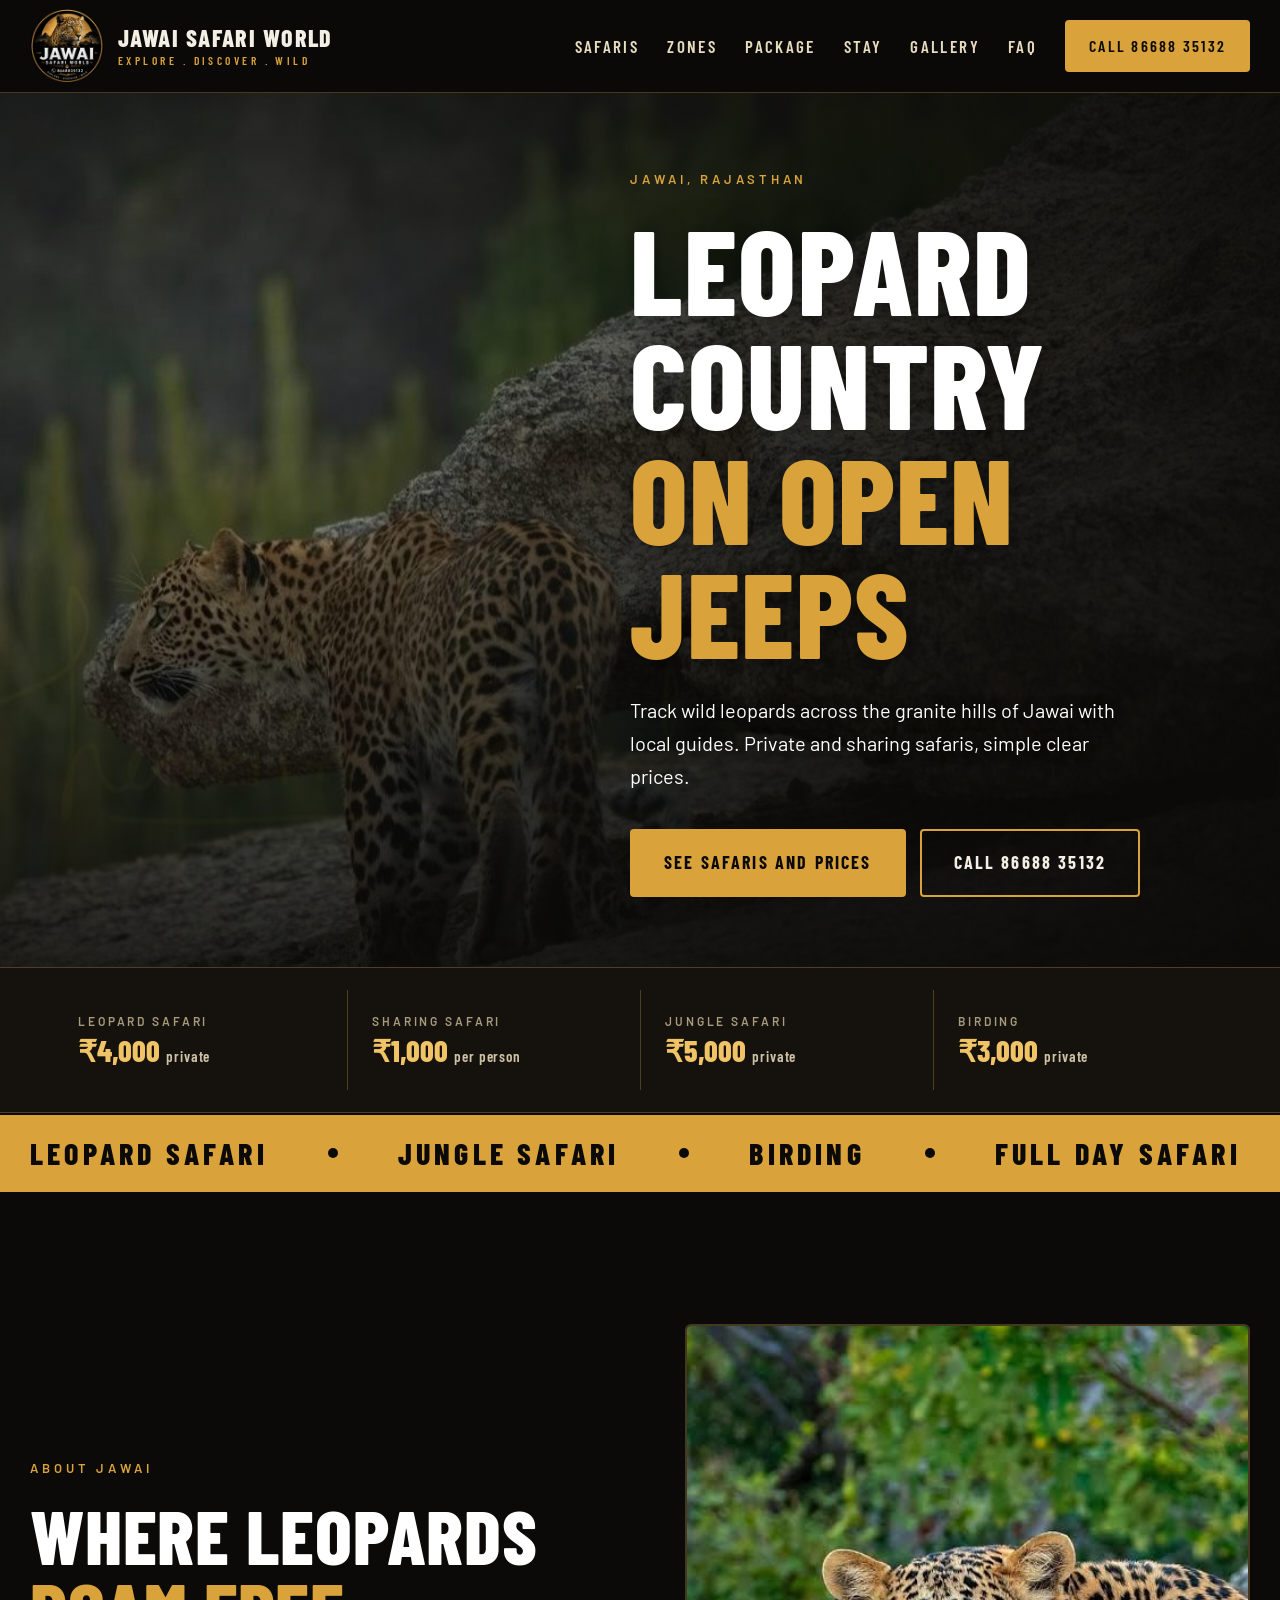
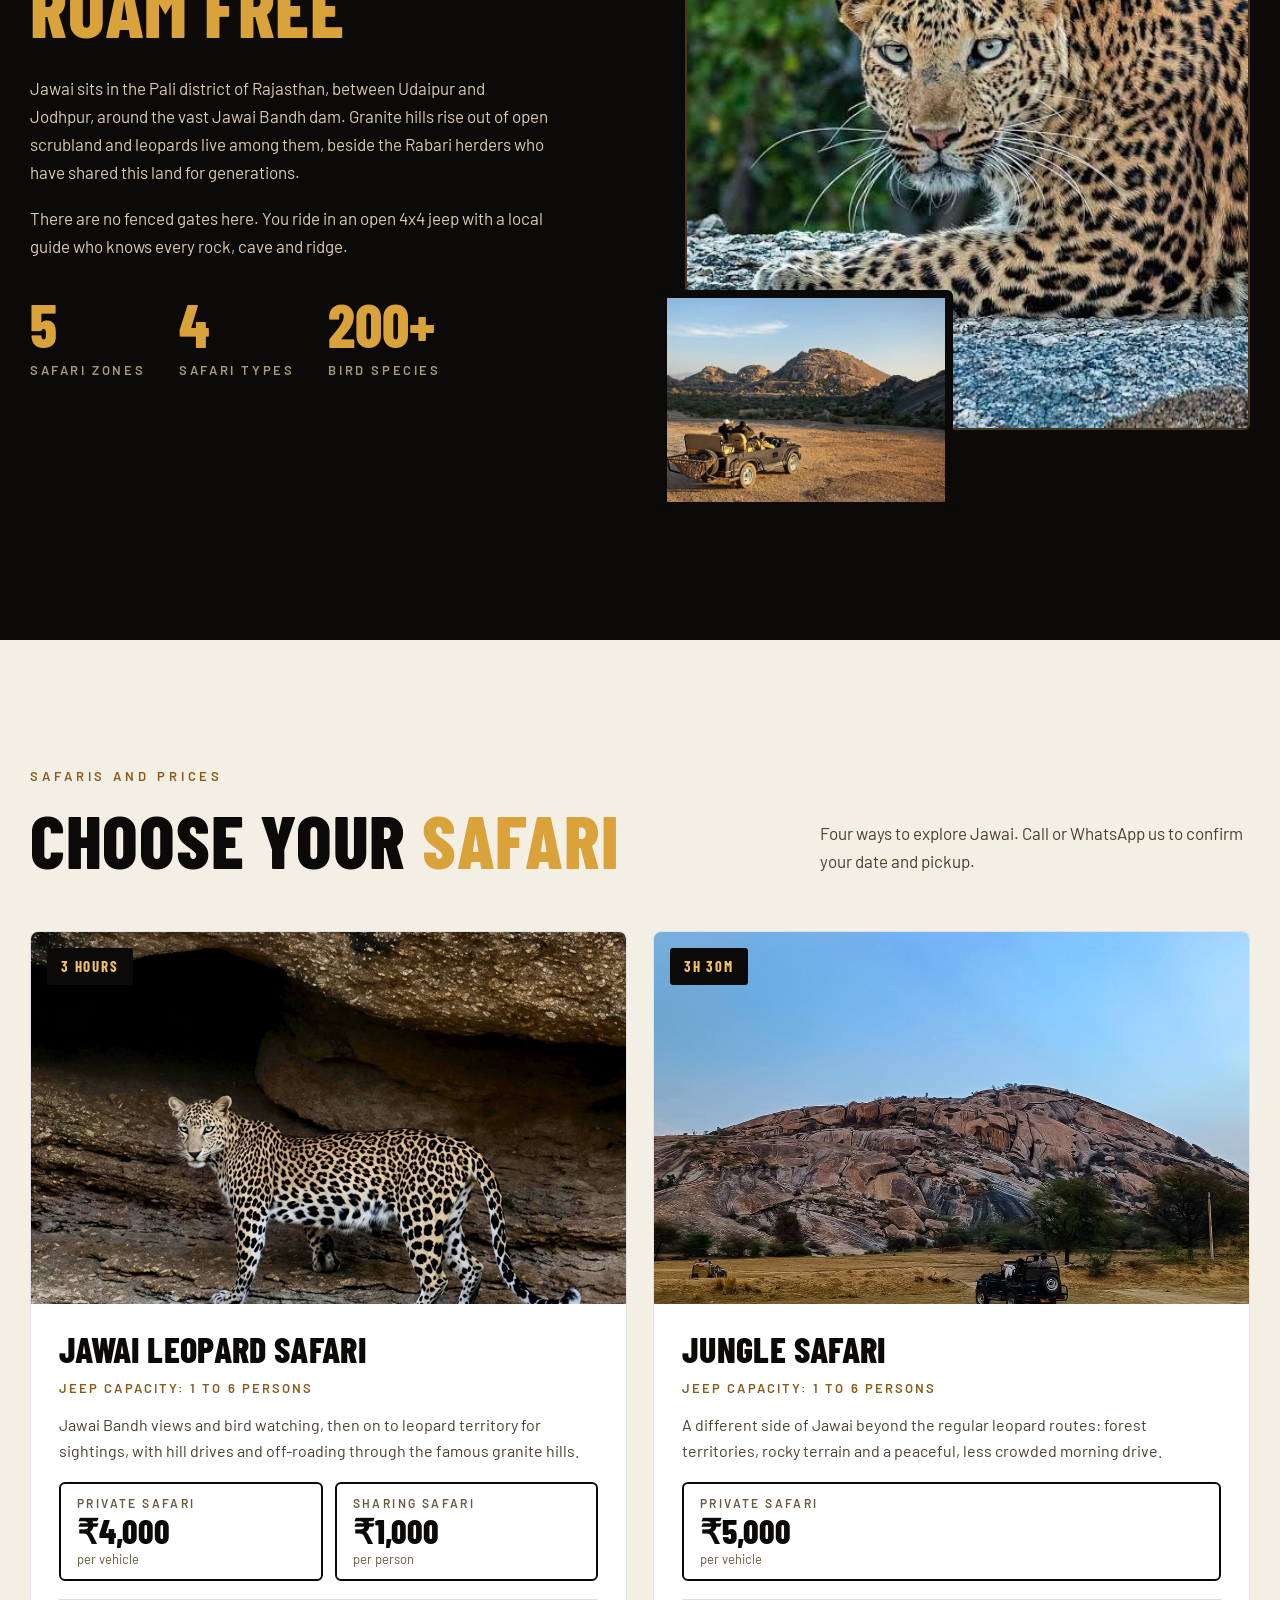
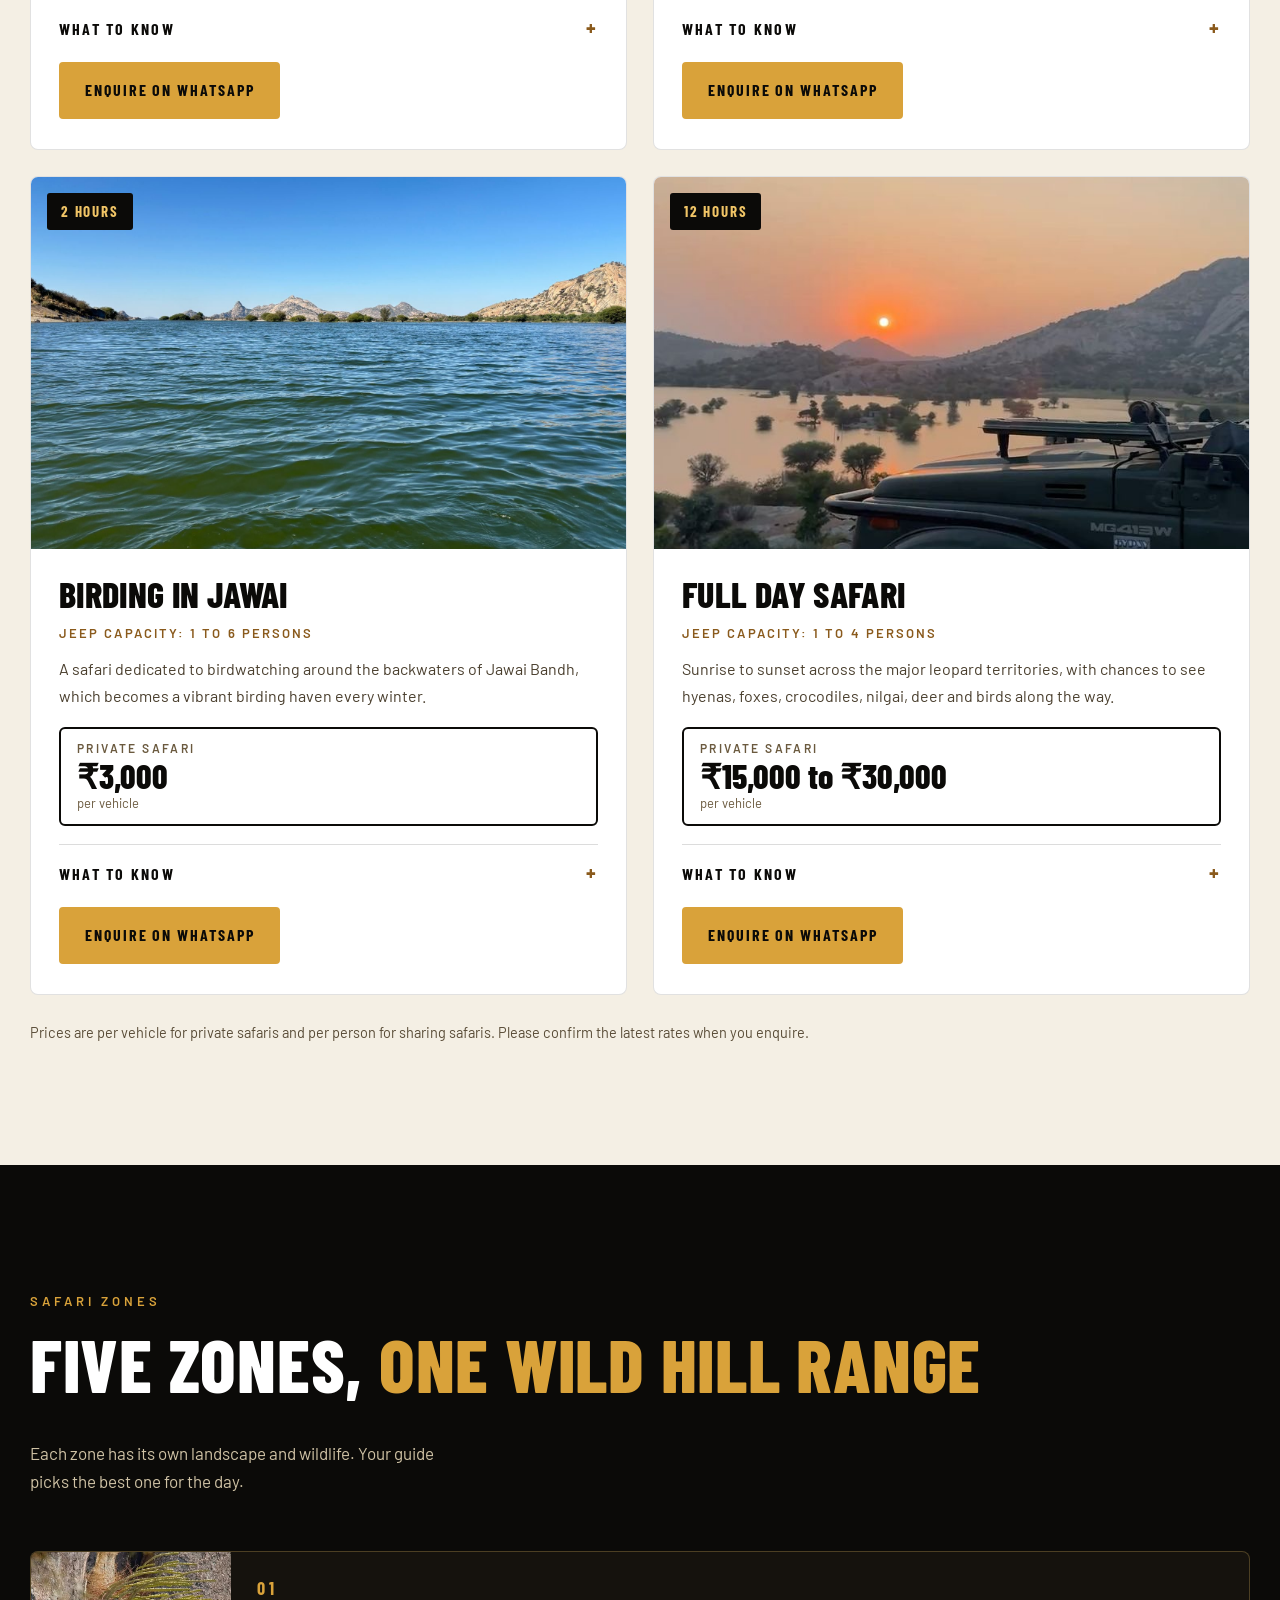
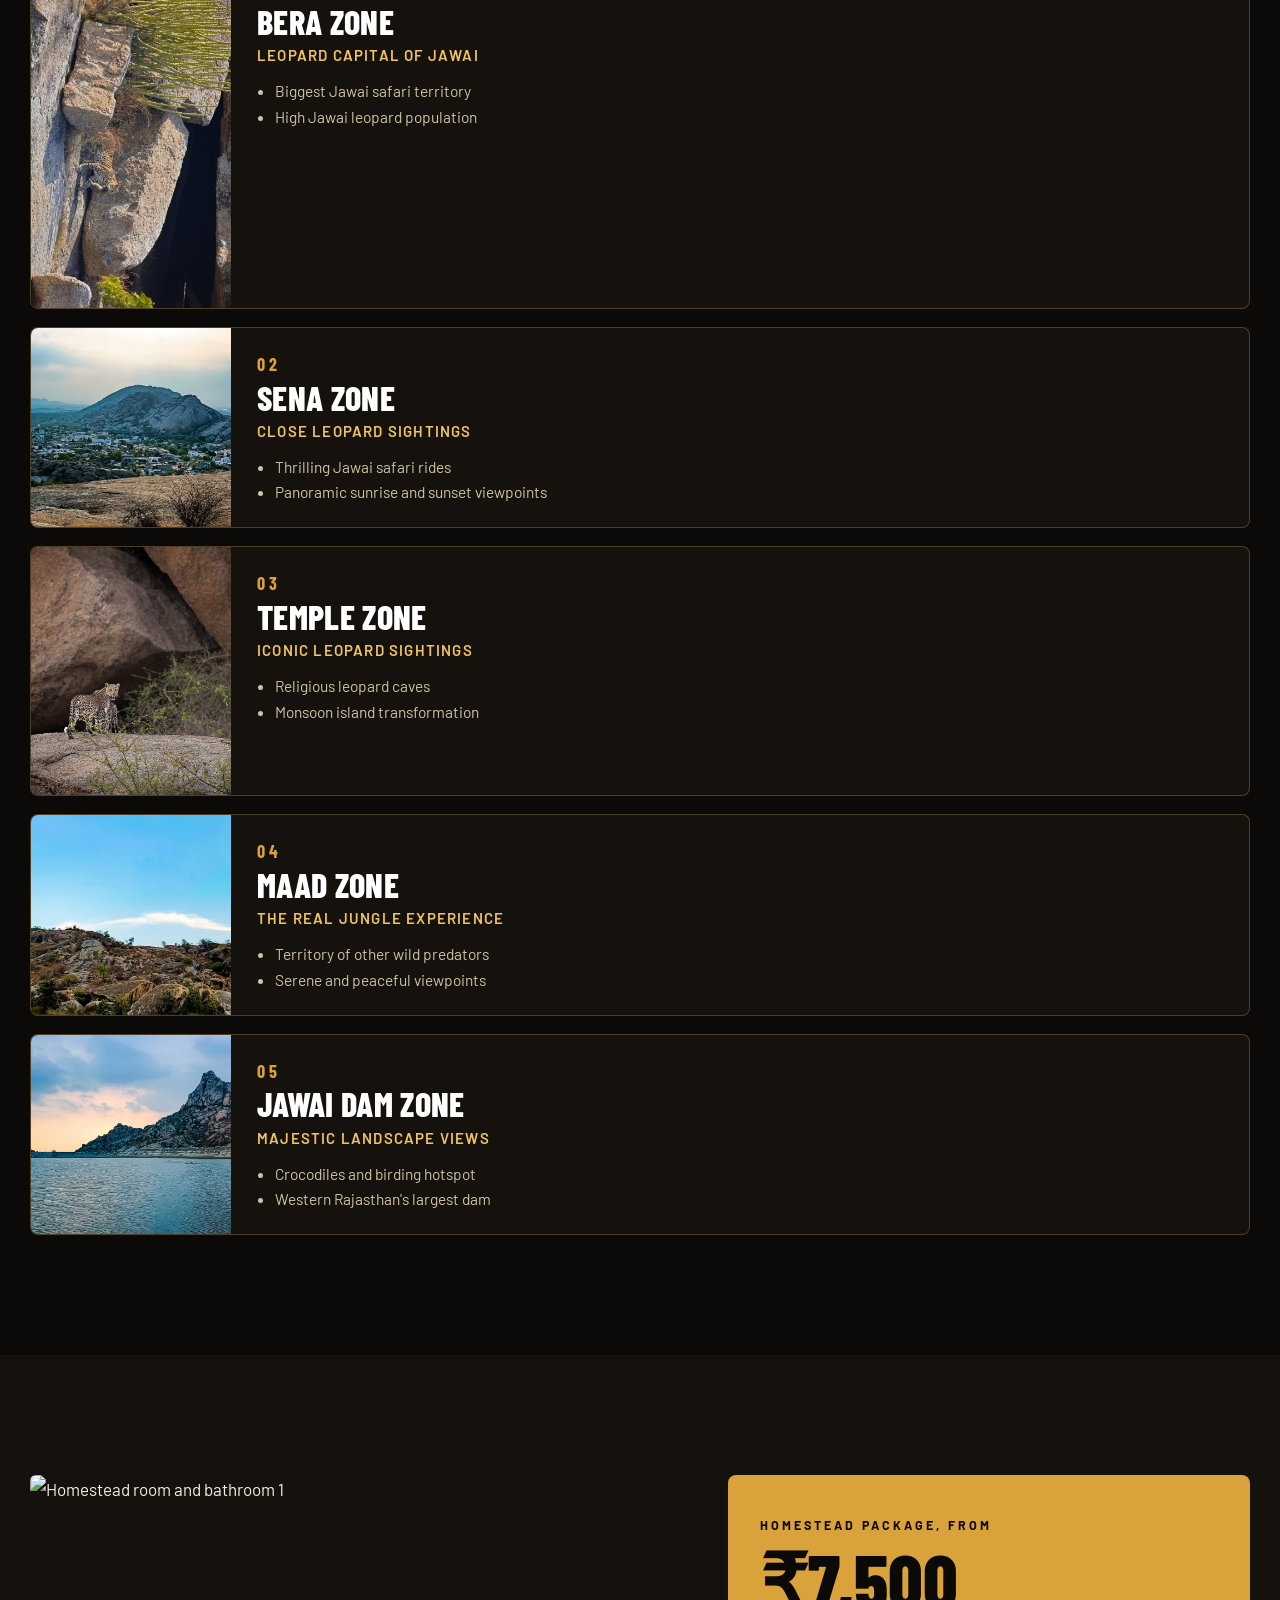
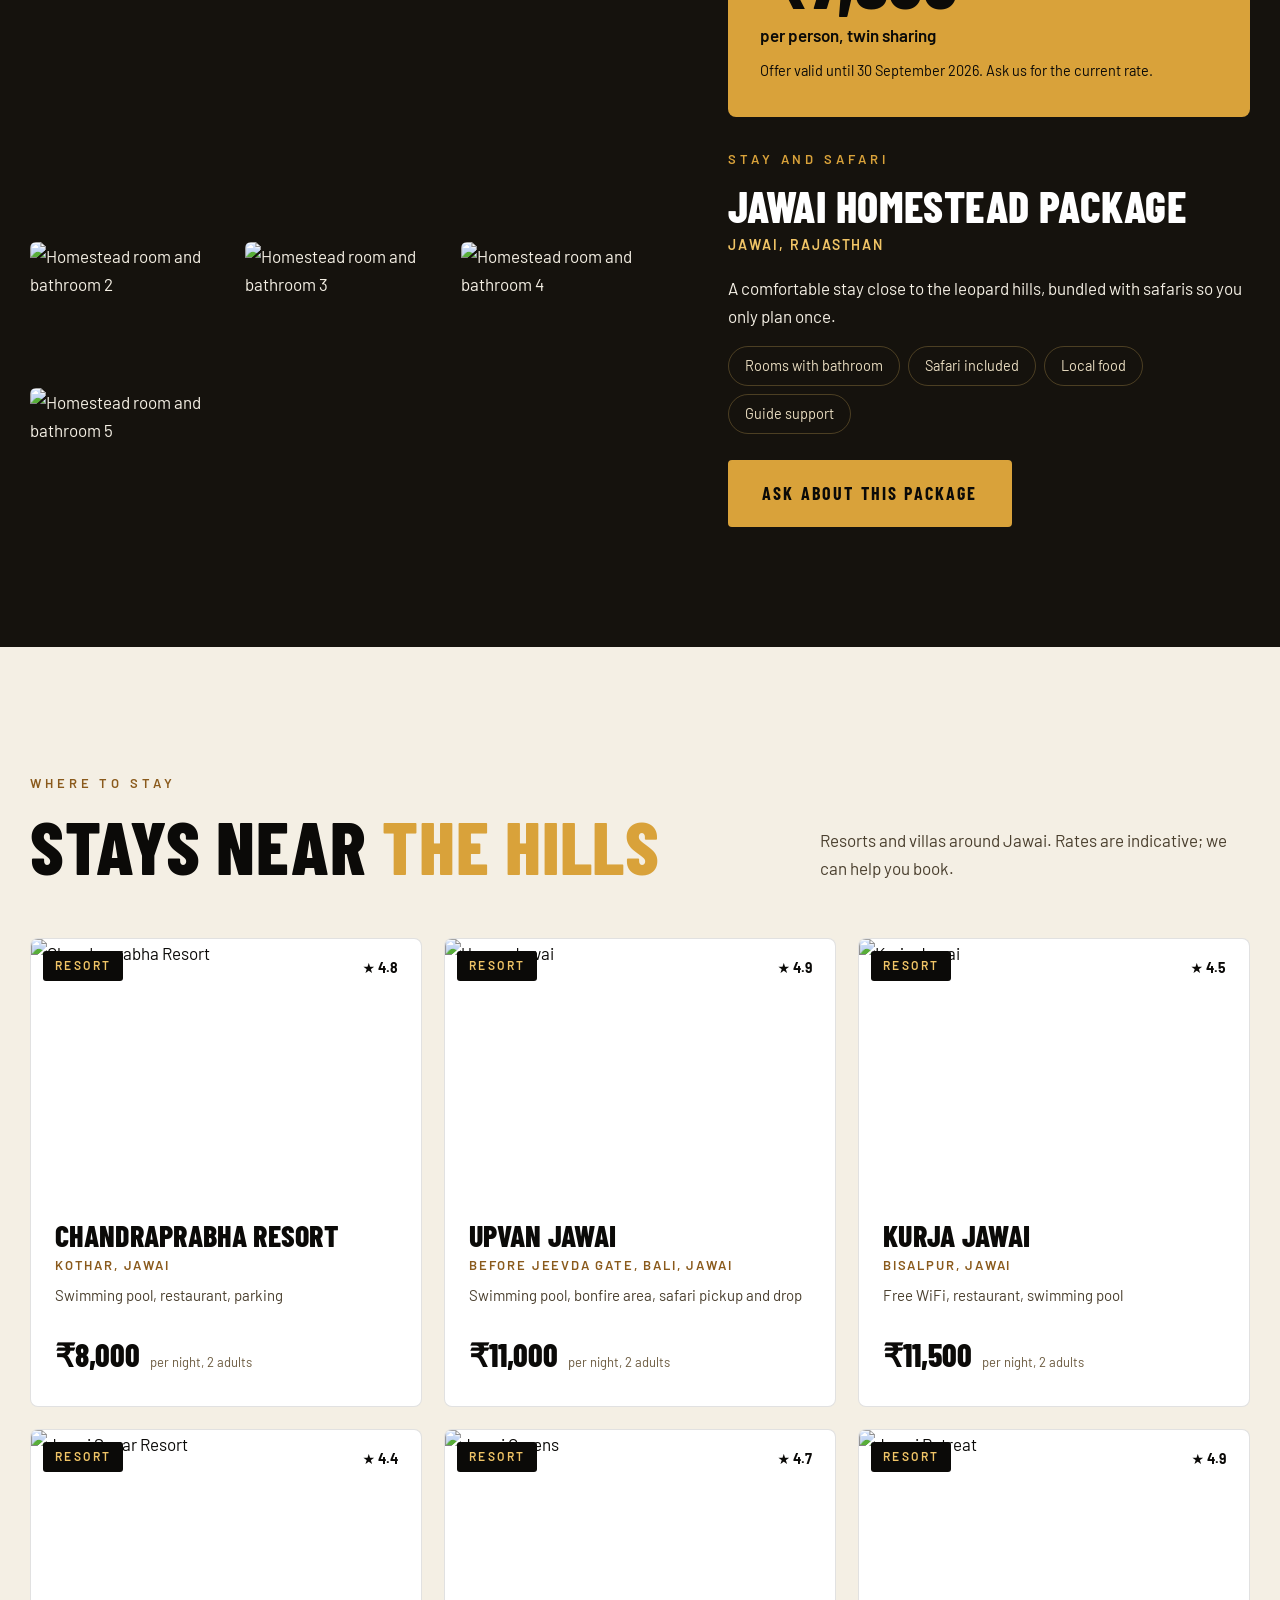
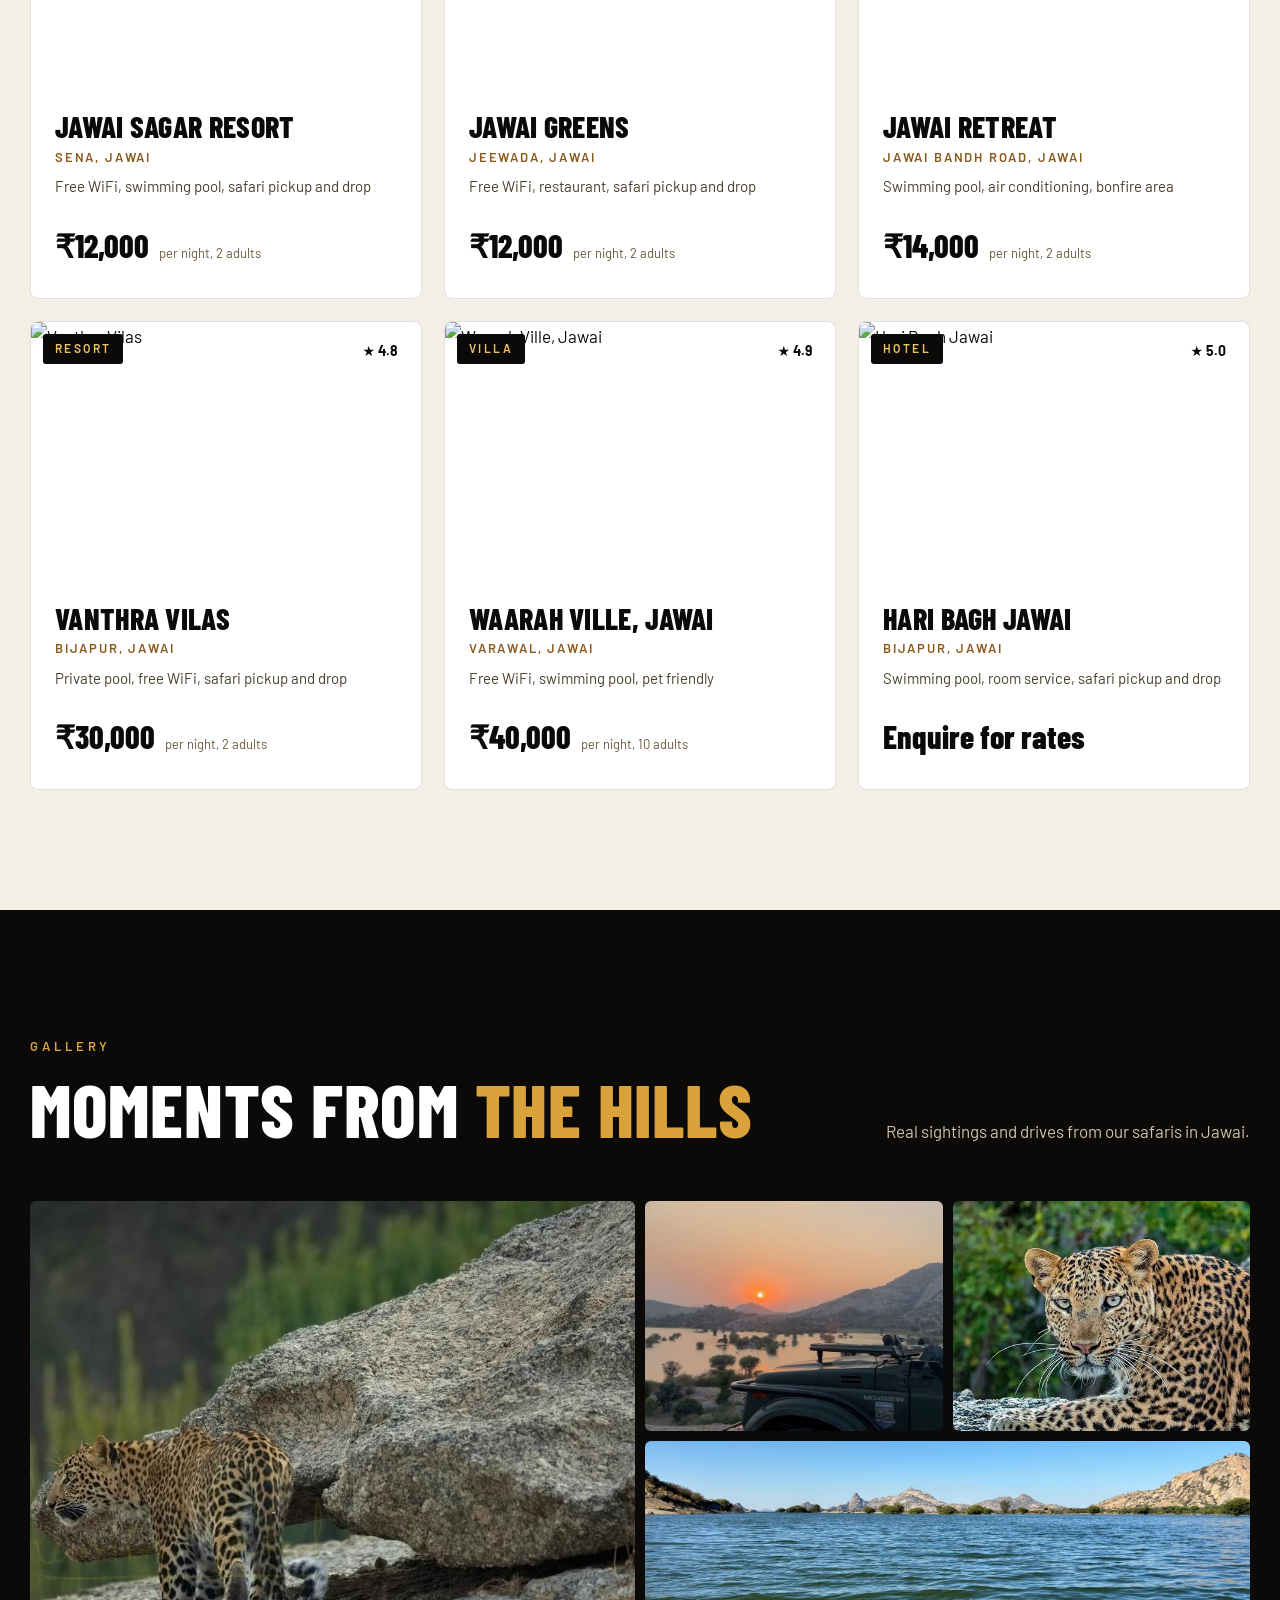
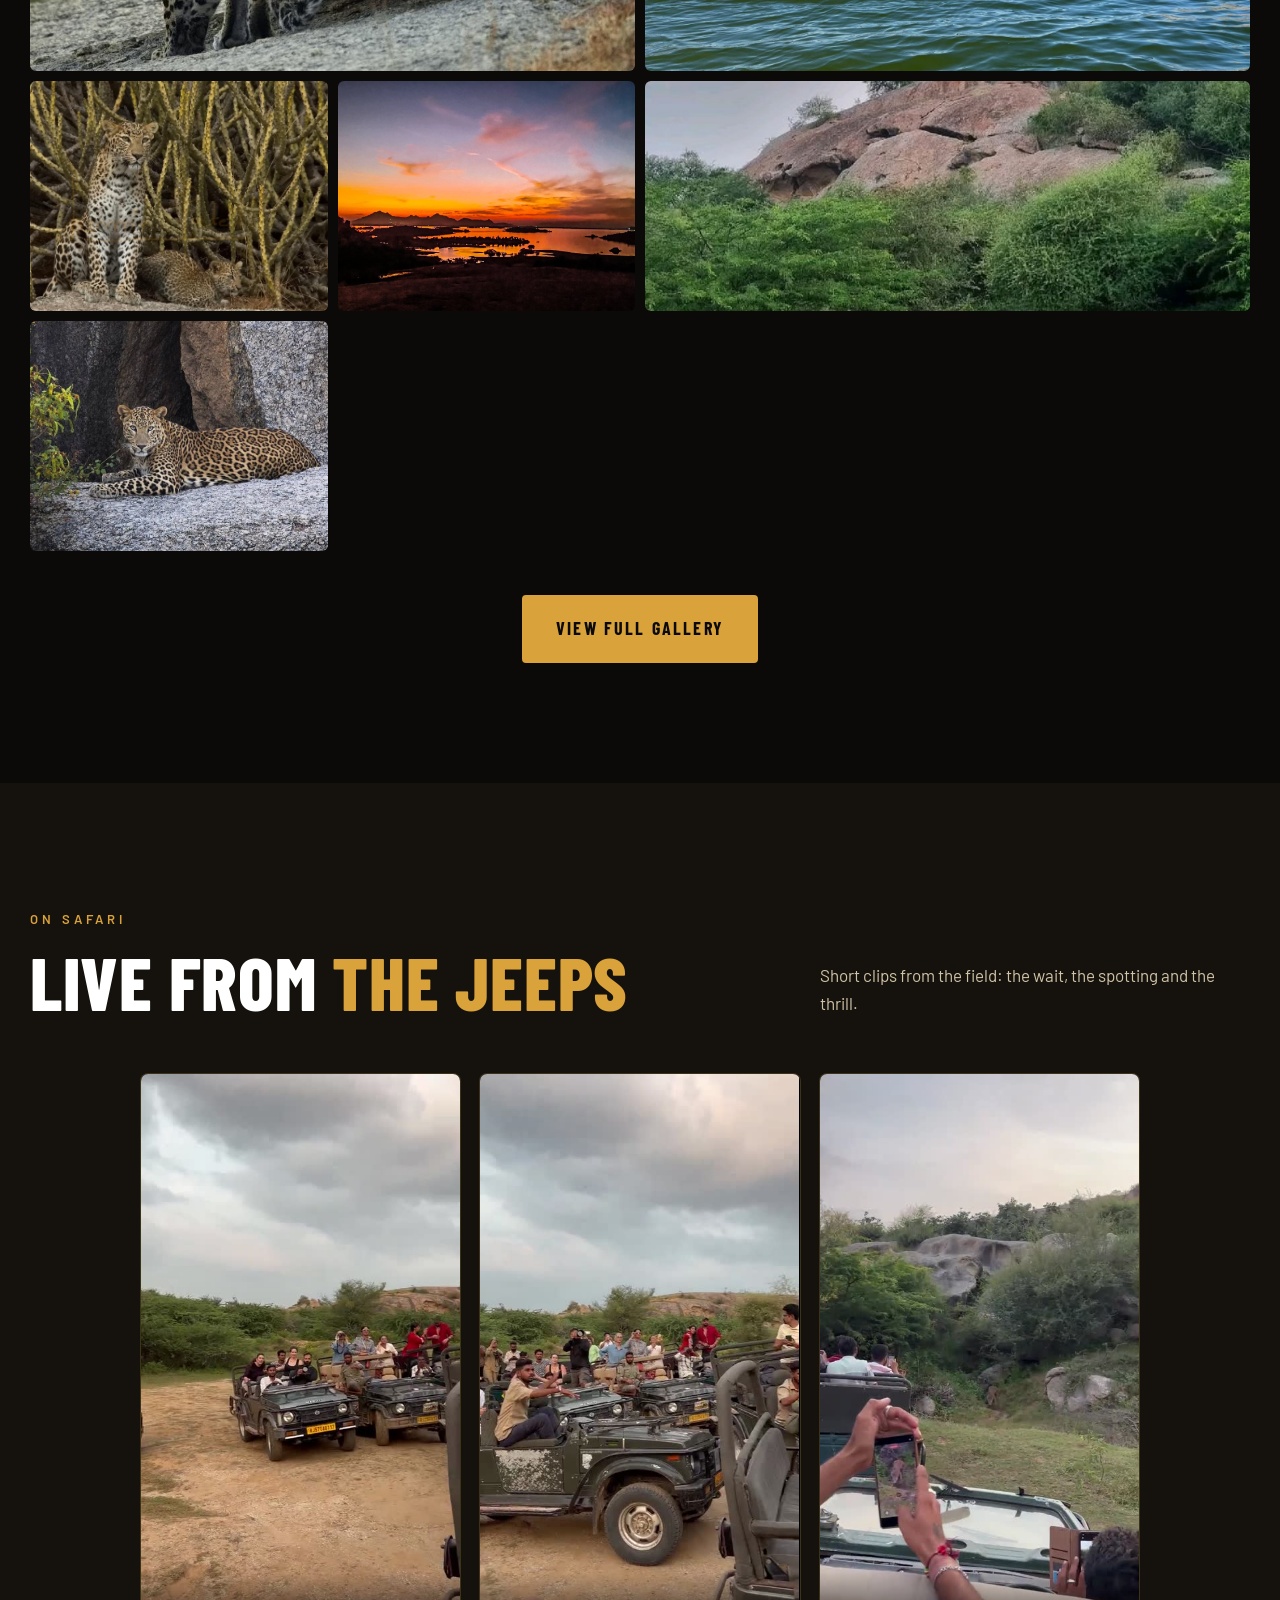
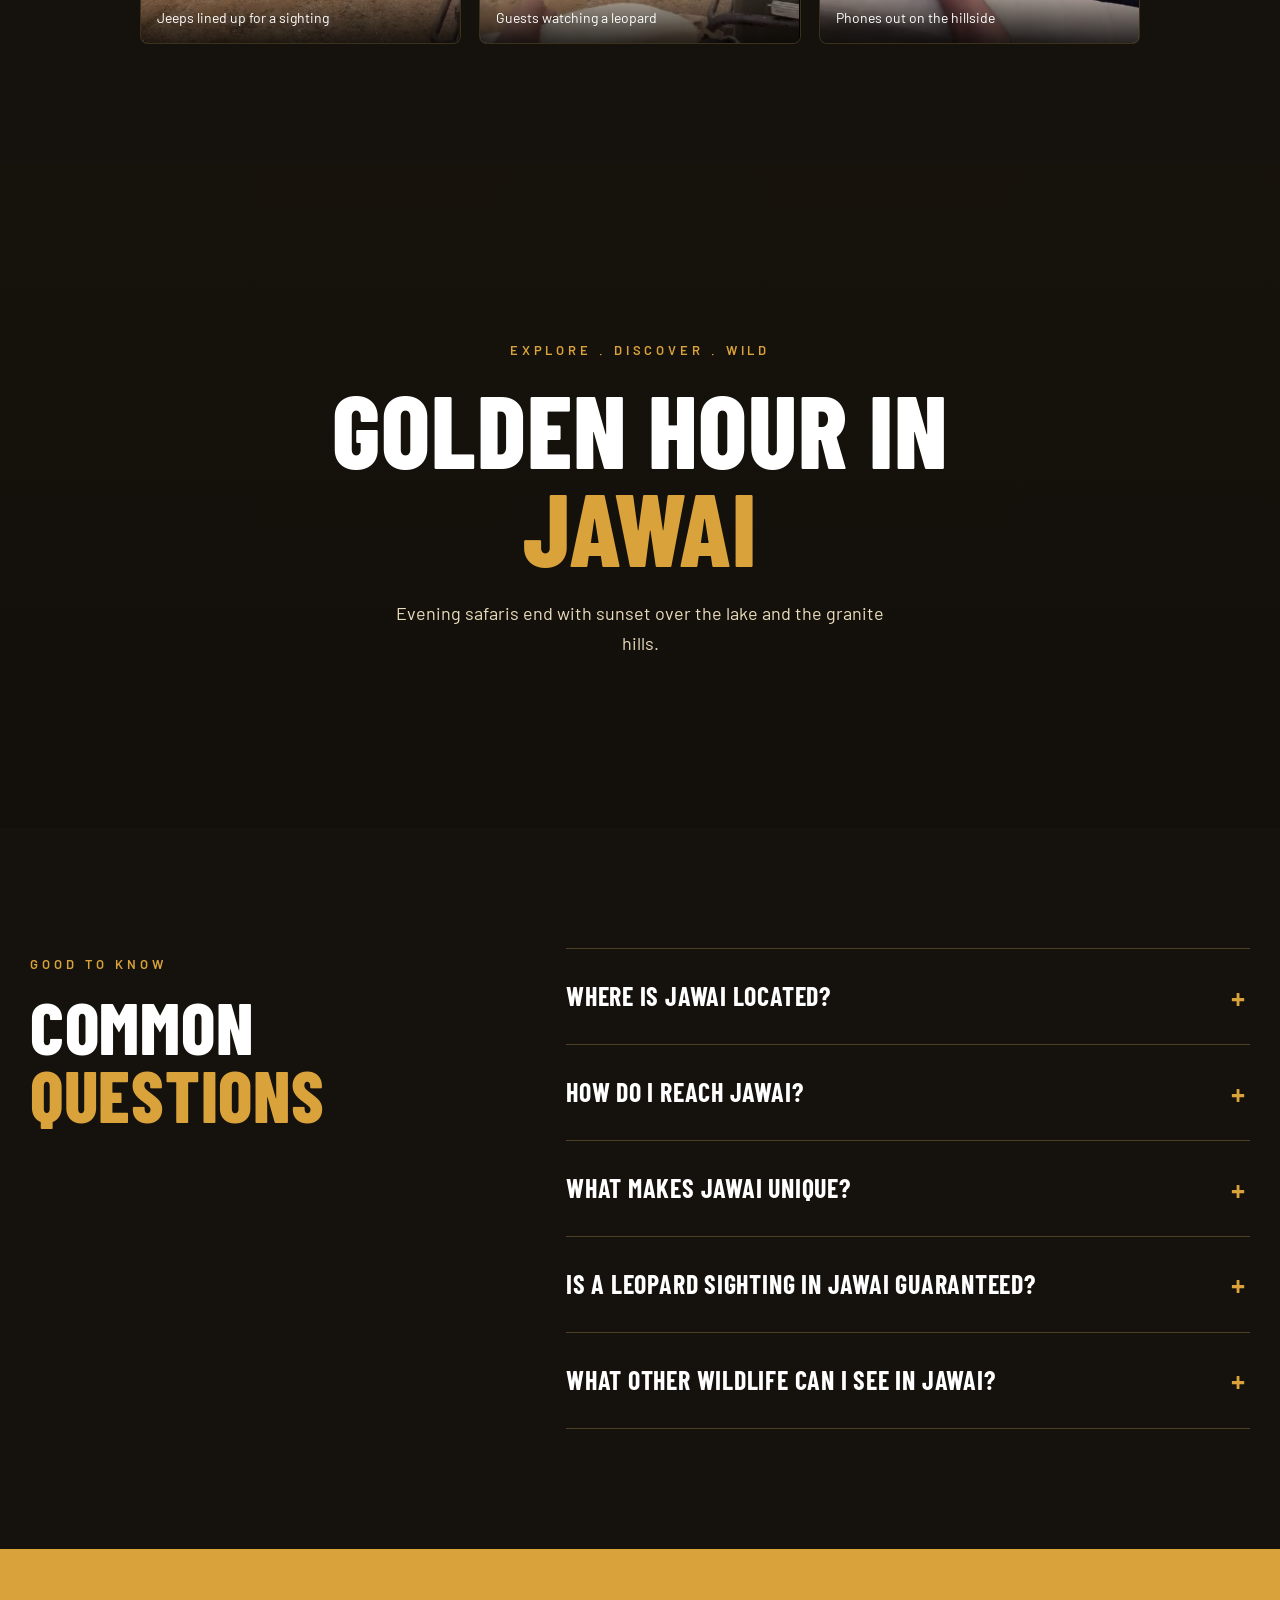
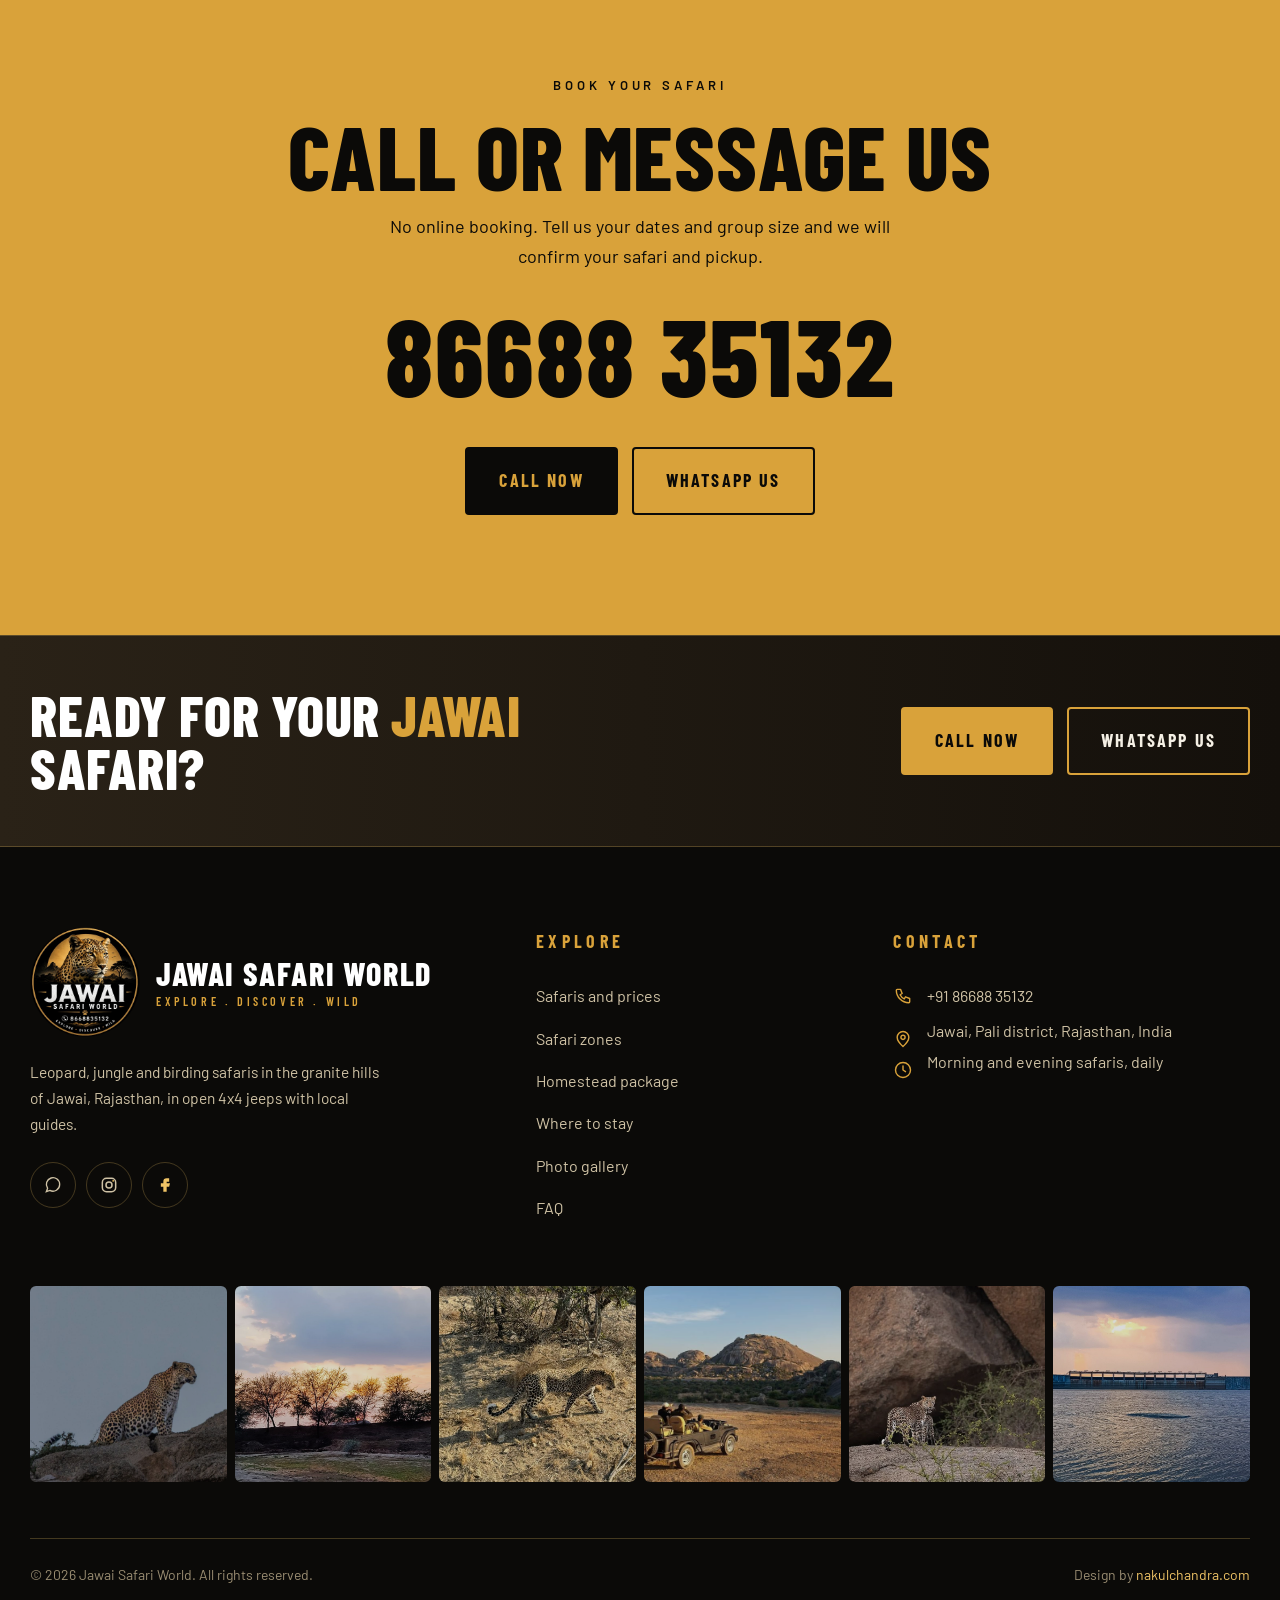
==== index.html @ e0bd028a "Add Jawai Safari World website with gallery page and optimized videos Co-Authored-By: Claude Sonnet " ====
<!doctype html><html lang="en"><head><meta charset="utf-8"><meta name="viewport" content="width=device-width,initial-scale=1">
<title>Jawai Safari World | Leopard Safari in Jawai, Rajasthan</title><meta name="description" content="Leopard, jungle and birding safaris in Jawai, Rajasthan. See safari packages and prices, zones, stays and photos, then call or WhatsApp Jawai Safari World."><link rel="icon" href="assets/logo.png"><link rel="preconnect" href="https://fonts.googleapis.com"><link rel="preconnect" href="https://fonts.gstatic.com" crossorigin>
<link href="https://fonts.googleapis.com/css2?family=Barlow+Condensed:wght@600;700;800&family=Barlow:wght@400;500;600&display=swap" rel="stylesheet"><link rel="stylesheet" href="assets/style.css"></head><body><header><div class="wrap nav">
<a class="logo" href="index.html"><img src="assets/logo.png" alt="Jawai Safari World logo"><span>Jawai Safari World<small>Explore . Discover . Wild</small></span></a>
<button class="burger" aria-label="Open menu" aria-expanded="false"><i></i></button>
<nav class="menu" id="menu"><a href="#safaris">Safaris</a><a href="#zones">Zones</a><a href="#package">Package</a><a href="#stay">Stay</a><a href="gallery.html">Gallery</a><a href="#faq">FAQ</a><a class="btn fill" href="tel:+918668835132">Call 86688 35132</a></nav></div></header>
<section class="hero"><div class="hero-bg" role="img" aria-label="Leopard looking back from a Jawai rock"></div><div class="wrap"><div class="hc"><span class="eyebrow">Jawai, Rajasthan</span><h1>Leopard country<em>on open jeeps</em></h1><p>Track wild leopards across the granite hills of Jawai with local guides. Private and sharing safaris, simple clear prices.</p><div class="cta"><a class="btn fill" href="#safaris">See safaris and prices</a><a class="btn line" href="tel:+918668835132">Call 86688 35132</a></div></div></div></section>
<div class="pricebar"><div class="wrap"><div><small>Leopard safari</small><b>₹4,000 <i>private</i></b></div><div><small>Sharing safari</small><b>₹1,000 <i>per person</i></b></div><div><small>Jungle safari</small><b>₹5,000 <i>private</i></b></div><div><small>Birding</small><b>₹3,000 <i>private</i></b></div></div></div>
<div class="marq"><div><span>Leopard Safari</span><span>Jungle Safari</span><span>Birding</span><span>Full Day Safari</span><span>Jawai Bandh</span><span>Granite Hills</span><span>Leopard Safari</span><span>Jungle Safari</span><span>Birding</span><span>Full Day Safari</span><span>Jawai Bandh</span><span>Granite Hills</span></div></div>
<section class="exp"><div class="wrap"><div class="rv"><span class="eyebrow">About Jawai</span><h2>Where leopards <em>roam free</em></h2><p>Jawai sits in the Pali district of Rajasthan, between Udaipur and Jodhpur, around the vast Jawai Bandh dam. Granite hills rise out of open scrubland and leopards live among them, beside the Rabari herders who have shared this land for generations.</p><p>There are no fenced gates here. You ride in an open 4x4 jeep with a local guide who knows every rock, cave and ridge.</p><div class="stats"><div><b>5</b><span>Safari zones</span></div><div><b>4</b><span>Safari types</span></div><div><b>200+</b><span>Bird species</span></div></div></div>
<div class="pics rv"><img class="a" src="assets/images/leopard-stare.jpg" alt="Leopard staring at the camera" loading="lazy"><img class="b" src="assets/images/jeep-hills.jpg" alt="Safari jeep in the Jawai hills" loading="lazy"></div></div></section>
<section class="safaris light" id="safaris"><div class="wrap"><div class="sec-h rv"><div><span class="eyebrow">Safaris and prices</span><h2>Choose your <em>safari</em></h2></div><p>Four ways to explore Jawai. Call or WhatsApp us to confirm your date and pickup.</p></div><div class="cards"><article class="card rv">
  <div class="ph"><img src="assets/images/leopard-prowl.jpg" alt="Jawai Leopard Safari" loading="lazy" referrerpolicy="no-referrer"><span class="dur">3 Hours</span></div>
  <div class="cb"><h3>Jawai Leopard Safari</h3><p class="meta">Jeep capacity: 1 to 6 persons</p><p>Jawai Bandh views and bird watching, then on to leopard territory for sightings, with hill drives and off-roading through the famous granite hills.</p>
  <div class="prs"><div class="pr"><span>Private Safari</span><b>₹4,000</b><small>per vehicle</small></div><div class="pr"><span>Sharing Safari</span><b>₹1,000</b><small>per person</small></div></div>
  <details><summary>What to know</summary><ul><li>Leopard sightings, Jawai Bandh, crocodiles, birds and hill drives</li><li>Private: whole vehicle reserved for you, flexible pickup from your hotel or camp, up to 5 to 6 persons</li><li>Sharing: affordable option for solo travellers and small groups, no hotel pickup and drop</li><li>Shared safaris need a minimum of 3 confirmed seats to operate</li></ul></details>
  <a class="btn fill sm" href="https://wa.me/918668835132?text=Hello%20Jawai%20Safari%20World%2C%20I%20would%20like%20to%20enquire%20about%20the%20Jawai%20Leopard%20Safari." target="_blank" rel="noopener">Enquire on WhatsApp</a></div>
</article><article class="card rv">
  <div class="ph"><img src="assets/images/jeep-granite-hill.jpg" alt="Jungle Safari" loading="lazy" referrerpolicy="no-referrer"><span class="dur">3h 30m</span></div>
  <div class="cb"><h3>Jungle Safari</h3><p class="meta">Jeep capacity: 1 to 6 persons</p><p>A different side of Jawai beyond the regular leopard routes: forest territories, rocky terrain and a peaceful, less crowded morning drive.</p>
  <div class="prs"><div class="pr"><span>Private Safari</span><b>₹5,000</b><small>per vehicle</small></div></div>
  <details><summary>What to know</summary><ul><li>Chances to spot sloth bears, hyenas, foxes, nilgai, jungle cats and crocodiles</li><li>Possible leopard movement in the deeper forest regions</li><li>Morning safari only, for the best wildlife activity and pleasant weather</li></ul></details>
  <a class="btn fill sm" href="https://wa.me/918668835132?text=Hello%20Jawai%20Safari%20World%2C%20I%20would%20like%20to%20enquire%20about%20the%20Jungle%20Safari." target="_blank" rel="noopener">Enquire on WhatsApp</a></div>
</article><article class="card rv">
  <div class="ph"><img src="assets/images/lake-blue.jpg" alt="Birding in Jawai" loading="lazy" referrerpolicy="no-referrer"><span class="dur">2 Hours</span></div>
  <div class="cb"><h3>Birding in Jawai</h3><p class="meta">Jeep capacity: 1 to 6 persons</p><p>A safari dedicated to birdwatching around the backwaters of Jawai Bandh, which becomes a vibrant birding haven every winter.</p>
  <div class="prs"><div class="pr"><span>Private Safari</span><b>₹3,000</b><small>per vehicle</small></div></div>
  <details><summary>What to know</summary><ul><li>Best season: winter, October to March</li><li>Runs once a day in a customised 4x4 open jeep</li><li>Local driver-cum-birding guide</li><li>Flamingos, bar-headed geese, pelicans, demoiselle cranes and raptors</li></ul></details>
  <a class="btn fill sm" href="https://wa.me/918668835132?text=Hello%20Jawai%20Safari%20World%2C%20I%20would%20like%20to%20enquire%20about%20the%20Birding%20in%20Jawai." target="_blank" rel="noopener">Enquire on WhatsApp</a></div>
</article><article class="card rv">
  <div class="ph"><img src="assets/images/jeep-sunset-lake.jpg" alt="Full Day Safari" loading="lazy" referrerpolicy="no-referrer"><span class="dur">12 Hours</span></div>
  <div class="cb"><h3>Full Day Safari</h3><p class="meta">Jeep capacity: 1 to 4 persons</p><p>Sunrise to sunset across the major leopard territories, with chances to see hyenas, foxes, crocodiles, nilgai, deer and birds along the way.</p>
  <div class="prs"><div class="pr"><span>Private Safari</span><b>₹15,000 to ₹30,000</b><small>per vehicle</small></div></div>
  <details><summary>What to know</summary><ul><li>1 or 2 persons: ₹15,000 per vehicle</li><li>3 persons: ₹22,500 per vehicle</li><li>4 persons: ₹30,000 per vehicle</li><li>Covers rocky hills, riverbeds and hidden wilderness in one day</li></ul></details>
  <a class="btn fill sm" href="https://wa.me/918668835132?text=Hello%20Jawai%20Safari%20World%2C%20I%20would%20like%20to%20enquire%20about%20the%20Full%20Day%20Safari." target="_blank" rel="noopener">Enquire on WhatsApp</a></div>
</article></div><p class="note rv">Prices are per vehicle for private safaris and per person for sharing safaris. Please confirm the latest rates when you enquire.</p></div></section>
<section class="zones" id="zones"><div class="wrap"><div class="sec-h rv"><div><span class="eyebrow">Safari zones</span><h2>Five zones, <em>one wild hill range</em></h2></div><p>Each zone has its own landscape and wildlife. Your guide picks the best one for the day.</p></div><div class="zlist"><article class="zone rv"><div class="zp"><img src="assets/images/leopard-cliff.jpg" alt="Bera Zone" loading="lazy"></div><div class="zt"><b>01</b><h3>Bera Zone</h3><em>Leopard Capital of Jawai</em><ul><li>Biggest Jawai safari territory</li><li>High Jawai leopard population</li></ul></div></article><article class="zone rv"><div class="zp"><img src="assets/images/village-hills.jpg" alt="Sena Zone" loading="lazy"></div><div class="zt"><b>02</b><h3>Sena Zone</h3><em>Close leopard sightings</em><ul><li>Thrilling Jawai safari rides</li><li>Panoramic sunrise and sunset viewpoints</li></ul></div></article><article class="zone rv"><div class="zp"><img src="assets/images/leopard-cave.jpg" alt="Temple Zone" loading="lazy"></div><div class="zt"><b>03</b><h3>Temple Zone</h3><em>Iconic leopard sightings</em><ul><li>Religious leopard caves</li><li>Monsoon island transformation</li></ul></div></article><article class="zone rv"><div class="zp"><img src="assets/images/rocky-hill.jpg" alt="Maad Zone" loading="lazy"></div><div class="zt"><b>04</b><h3>Maad Zone</h3><em>The real jungle experience</em><ul><li>Territory of other wild predators</li><li>Serene and peaceful viewpoints</li></ul></div></article><article class="zone rv"><div class="zp"><img src="assets/images/dam-evening.jpg" alt="Jawai Dam Zone" loading="lazy"></div><div class="zt"><b>05</b><h3>Jawai Dam Zone</h3><em>Majestic landscape views</em><ul><li>Crocodiles and birding hotspot</li><li>Western Rajasthan's largest dam</li></ul></div></article></div></div></section>
<section class="package" id="package"><div class="wrap"><div class="pk-top"><div class="pk-rail rv"><figure><img src="https://pub-7756e23e29f449339592ef5a08626940.r2.dev/jawai/media/0c8e8b51-2c3f-485e-9df2-96fbe34bb35b.jpg" alt="Homestead room and bathroom 1" loading="lazy" referrerpolicy="no-referrer"></figure><figure><img src="https://pub-7756e23e29f449339592ef5a08626940.r2.dev/jawai/media/30bb1eca-4d28-4602-bfc9-be0e2d1f2e27.jpg" alt="Homestead room and bathroom 2" loading="lazy" referrerpolicy="no-referrer"></figure><figure><img src="https://pub-7756e23e29f449339592ef5a08626940.r2.dev/jawai/media/67fe0a7b-17ca-43be-8eab-13aad25c51ad.jpg" alt="Homestead room and bathroom 3" loading="lazy" referrerpolicy="no-referrer"></figure><figure><img src="https://pub-7756e23e29f449339592ef5a08626940.r2.dev/jawai/media/651bd740-71cc-47f4-8558-3cb319b4825e.jpg" alt="Homestead room and bathroom 4" loading="lazy" referrerpolicy="no-referrer"></figure><figure><img src="https://pub-7756e23e29f449339592ef5a08626940.r2.dev/jawai/media/c49375fd-2b19-427f-8d3d-941889522810.jpg" alt="Homestead room and bathroom 5" loading="lazy" referrerpolicy="no-referrer"></figure></div><div class="pk-info rv"><div class="pk-price"><small>Homestead package, from</small><b>₹7,500</b><span>per person, twin sharing</span><p>Offer valid until 30 September 2026. Ask us for the current rate.</p></div><span class="eyebrow">Stay and safari</span><h3>Jawai homestead package</h3><p class="loc">Jawai, Rajasthan</p><p>A comfortable stay close to the leopard hills, bundled with safaris so you only plan once.</p><div class="chips"><span>Rooms with bathroom</span><span>Safari included</span><span>Local food</span><span>Guide support</span></div><a class="btn fill" href="https://wa.me/918668835132?text=Hello%20Jawai%20Safari%20World%2C%20I%20would%20like%20details%20of%20the%20homestead%20package." target="_blank" rel="noopener">Ask about this package</a></div></div></div></section>
<section class="stay light" id="stay"><div class="wrap"><div class="sec-h rv"><div><span class="eyebrow">Where to stay</span><h2>Stays near <em>the hills</em></h2></div><p>Resorts and villas around Jawai. Rates are indicative; we can help you book.</p></div><div class="hgrid"><article class="hotel rv"><div class="hp"><img src="https://pub-7756e23e29f449339592ef5a08626940.r2.dev/jawai/media/b9bacfb8-028e-498d-8140-ad2fb08e2d8e.jpg" alt="Chandraprabha Resort" loading="lazy" referrerpolicy="no-referrer"><span class="tag">Resort</span><span class="rt">&#9733; 4.8</span></div><div class="hb"><h3>Chandraprabha Resort</h3><p class="loc">Kothar, Jawai</p><p class="am">Swimming pool, restaurant, parking</p><div class="hpr"><b>₹8,000</b><small>per night, 2 adults</small></div></div></article><article class="hotel rv"><div class="hp"><img src="https://pub-7756e23e29f449339592ef5a08626940.r2.dev/jawai/media/535bb63d-b892-4937-8b49-bbcbe0e6377e.jpg" alt="Upvan Jawai" loading="lazy" referrerpolicy="no-referrer"><span class="tag">Resort</span><span class="rt">&#9733; 4.9</span></div><div class="hb"><h3>Upvan Jawai</h3><p class="loc">Before Jeevda Gate, Bali, Jawai</p><p class="am">Swimming pool, bonfire area, safari pickup and drop</p><div class="hpr"><b>₹11,000</b><small>per night, 2 adults</small></div></div></article><article class="hotel rv"><div class="hp"><img src="https://pub-7756e23e29f449339592ef5a08626940.r2.dev/jawai/media/895e7315-7034-4c36-a6ef-feb79679a24c.jpg" alt="Kurja Jawai" loading="lazy" referrerpolicy="no-referrer"><span class="tag">Resort</span><span class="rt">&#9733; 4.5</span></div><div class="hb"><h3>Kurja Jawai</h3><p class="loc">Bisalpur, Jawai</p><p class="am">Free WiFi, restaurant, swimming pool</p><div class="hpr"><b>₹11,500</b><small>per night, 2 adults</small></div></div></article><article class="hotel rv"><div class="hp"><img src="https://pub-7756e23e29f449339592ef5a08626940.r2.dev/jawai/media/742fd734-fe6a-4c2b-a6b4-30a68ad2f965.jpg" alt="Jawai Sagar Resort" loading="lazy" referrerpolicy="no-referrer"><span class="tag">Resort</span><span class="rt">&#9733; 4.4</span></div><div class="hb"><h3>Jawai Sagar Resort</h3><p class="loc">Sena, Jawai</p><p class="am">Free WiFi, swimming pool, safari pickup and drop</p><div class="hpr"><b>₹12,000</b><small>per night, 2 adults</small></div></div></article><article class="hotel rv"><div class="hp"><img src="https://pub-7756e23e29f449339592ef5a08626940.r2.dev/jawai/media/6fb54402-8236-49bb-bfa6-fb39145ed3a5.jpg" alt="Jawai Greens" loading="lazy" referrerpolicy="no-referrer"><span class="tag">Resort</span><span class="rt">&#9733; 4.7</span></div><div class="hb"><h3>Jawai Greens</h3><p class="loc">Jeewada, Jawai</p><p class="am">Free WiFi, restaurant, safari pickup and drop</p><div class="hpr"><b>₹12,000</b><small>per night, 2 adults</small></div></div></article><article class="hotel rv"><div class="hp"><img src="https://pub-7756e23e29f449339592ef5a08626940.r2.dev/jawai/media/78566db3-b919-4914-b22d-0bf302109425.jpg" alt="Jawai Retreat" loading="lazy" referrerpolicy="no-referrer"><span class="tag">Resort</span><span class="rt">&#9733; 4.9</span></div><div class="hb"><h3>Jawai Retreat</h3><p class="loc">Jawai Bandh Road, Jawai</p><p class="am">Swimming pool, air conditioning, bonfire area</p><div class="hpr"><b>₹14,000</b><small>per night, 2 adults</small></div></div></article><article class="hotel rv"><div class="hp"><img src="https://pub-7756e23e29f449339592ef5a08626940.r2.dev/jawai/media/5cba9747-b9bf-44cf-b438-0430cda11d4a.jpg" alt="Vanthra Vilas" loading="lazy" referrerpolicy="no-referrer"><span class="tag">Resort</span><span class="rt">&#9733; 4.8</span></div><div class="hb"><h3>Vanthra Vilas</h3><p class="loc">Bijapur, Jawai</p><p class="am">Private pool, free WiFi, safari pickup and drop</p><div class="hpr"><b>₹30,000</b><small>per night, 2 adults</small></div></div></article><article class="hotel rv"><div class="hp"><img src="https://pub-7756e23e29f449339592ef5a08626940.r2.dev/jawai/media/f2aa4246-dae1-4876-aa49-a090204f410e.jpg" alt="Waarah Ville, Jawai" loading="lazy" referrerpolicy="no-referrer"><span class="tag">Villa</span><span class="rt">&#9733; 4.9</span></div><div class="hb"><h3>Waarah Ville, Jawai</h3><p class="loc">Varawal, Jawai</p><p class="am">Free WiFi, swimming pool, pet friendly</p><div class="hpr"><b>₹40,000</b><small>per night, 10 adults</small></div></div></article><article class="hotel rv"><div class="hp"><img src="https://pub-7756e23e29f449339592ef5a08626940.r2.dev/jawai/media/f3e74300-7d3f-4cfc-9e73-64eeabdb8ea5.jpg" alt="Hari Bagh Jawai" loading="lazy" referrerpolicy="no-referrer"><span class="tag">Hotel</span><span class="rt">&#9733; 5.0</span></div><div class="hb"><h3>Hari Bagh Jawai</h3><p class="loc">Bijapur, Jawai</p><p class="am">Swimming pool, room service, safari pickup and drop</p><div class="hpr"><b>Enquire for rates</b></div></div></article></div></div></section>
<section class="gprev"><div class="wrap"><div class="sec-h rv"><div><span class="eyebrow">Gallery</span><h2>Moments from <em>the hills</em></h2></div><p>Real sightings and drives from our safaris in Jawai.</p></div><div class="gp-grid rv"><a class="w2 h2" href="gallery.html"><img src="assets/images/leopard-lookback.jpg" alt="Leopard looking back" loading="lazy"></a><a class="" href="gallery.html"><img src="assets/images/jeep-sunset-lake.jpg" alt="Safari jeep at sunset by the lake" loading="lazy"></a><a class="" href="gallery.html"><img src="assets/images/leopard-stare.jpg" alt="Leopard staring at the camera" loading="lazy"></a><a class="w2" href="gallery.html"><img src="assets/images/lake-blue.jpg" alt="Blue waters of Jawai lake" loading="lazy"></a><a class="" href="gallery.html"><img src="assets/images/mother-cub.jpg" alt="Leopard mother with her cub" loading="lazy"></a><a class="" href="gallery.html"><img src="assets/images/sunset-glow.jpg" alt="Golden sunset glow" loading="lazy"></a><a class="w2" href="gallery.html"><img src="assets/images/jeeps-clouds.jpg" alt="Safari jeeps under dramatic clouds" loading="lazy"></a><a class="" href="gallery.html"><img src="assets/images/leopard-crevice.jpg" alt="Leopard in a rock crevice" loading="lazy"></a></div><div class="gp-more"><a class="btn fill" href="gallery.html">View full gallery</a></div></div></section>
<section class="vids"><div class="wrap"><div class="sec-h rv"><div><span class="eyebrow">On safari</span><h2>Live from <em>the jeeps</em></h2></div><p>Short clips from the field: the wait, the spotting and the thrill.</p></div><div class="vgrid rv"><div class="vc"><video muted loop playsinline preload="none" poster="assets/video/safari-1.jpg" aria-label="Jeeps lined up for a sighting"><source src="assets/video/safari-1.mp4" type="video/mp4"></video><span>Jeeps lined up for a sighting</span></div><div class="vc"><video muted loop playsinline preload="none" poster="assets/video/safari-2.jpg" aria-label="Guests watching a leopard"><source src="assets/video/safari-2.mp4" type="video/mp4"></video><span>Guests watching a leopard</span></div><div class="vc"><video muted loop playsinline preload="none" poster="assets/video/safari-3.jpg" aria-label="Phones out on the hillside"><source src="assets/video/safari-3.mp4" type="video/mp4"></video><span>Phones out on the hillside</span></div></div></div></section>
<section class="band"><div class="wrap rv"><span class="eyebrow">Explore . Discover . Wild</span><h2>Golden hour in <em>Jawai</em></h2><p>Evening safaris end with sunset over the lake and the granite hills.</p></div></section>
<section class="faq" id="faq"><div class="wrap"><div class="rv"><span class="eyebrow">Good to know</span><h2>Common <em>questions</em></h2></div><div><details class="rv"><summary>Where is Jawai located?</summary><p>Jawai sits in the Pali district of Rajasthan, right in the middle of Udaipur and Jodhpur. It wraps around the huge Jawai Bandh dam, and the closest main town nearby is Sumerpur.</p></details><details class="rv"><summary>How do I reach Jawai?</summary><p>By train, the nearest major station is Jawai Bandh (JWB), just a few kilometres away, with Falna (FA) also nearby. By air, Udaipur Airport (approx. 150 km) and Jodhpur Airport (approx. 165 km) are the closest. By road, Jawai is well connected by state and national highways, roughly 2 to 3 hours by taxi from Udaipur or Jodhpur.</p></details><details class="rv"><summary>What makes Jawai unique?</summary><p>Jawai is world-renowned for the peaceful coexistence of wild leopards and the local Rabari pastoralist community. Unlike wildlife sanctuaries or national parks, there are no boundary fences, safari gates or government forest permit systems. Leopards roam freely across the granite hills, often close to human settlements without conflict.</p></details><details class="rv"><summary>Is a leopard sighting in Jawai guaranteed?</summary><p>Wildlife sightings can never be 100% guaranteed, but Jawai has one of the highest leopard densities and sighting success rates in India.</p></details><details class="rv"><summary>What other wildlife can I see in Jawai?</summary><p>Besides leopards, you can spot mugger crocodiles near the reservoir, striped hyenas, sloth bears, jungle cats, blue bulls (nilgai) and over 200 species of migratory and resident birds, including flamingos in winter.</p></details></div></div></section>
<section class="contact" id="contact"><div class="wrap rv"><span class="eyebrow">Book your safari</span><h2>Call or message us</h2><p>No online booking. Tell us your dates and group size and we will confirm your safari and pickup.</p><a class="num" href="tel:+918668835132">86688 35132</a><div class="cta"><a class="btn fill" href="tel:+918668835132">Call now</a><a class="btn line" href="https://wa.me/918668835132?text=Hello%20Jawai%20Safari%20World%2C%20I%20would%20like%20to%20plan%20a%20safari." target="_blank" rel="noopener">WhatsApp us</a></div></div></section>
<footer>
<div class="fcta"><div class="wrap"><h3>Ready for your <em>Jawai</em> safari?</h3><div class="cta"><a class="btn fill" href="tel:+918668835132">Call now</a><a class="btn line" href="https://wa.me/918668835132?text=Hello%20Jawai%20Safari%20World%2C%20I%20would%20like%20to%20plan%20a%20safari." target="_blank" rel="noopener">WhatsApp us</a></div></div></div>
<div class="wrap foot"><div><div class="fl"><img src="assets/logo.png" alt="Jawai Safari World logo"><span>Jawai Safari World<small>Explore . Discover . Wild</small></span></div><p>Leopard, jungle and birding safaris in the granite hills of Jawai, Rajasthan, in open 4x4 jeeps with local guides.</p><div class="soc"><a href="https://wa.me/918668835132" aria-label="WhatsApp" target="_blank" rel="noopener"><svg viewBox="0 0 24 24" aria-hidden="true"><path d="M20 11.5a8 8 0 0 1-11.8 7L4 20l1.5-4.1A8 8 0 1 1 20 11.5z" fill="none" stroke="currentColor" stroke-width="1.6"/></svg></a><a href="#" aria-label="Instagram"><svg viewBox="0 0 24 24" aria-hidden="true"><rect x="4" y="4" width="16" height="16" rx="5" fill="none" stroke="currentColor" stroke-width="1.8"/><circle cx="12" cy="12" r="3.6" fill="none" stroke="currentColor" stroke-width="1.8"/><circle cx="17" cy="7" r="1.1"/></svg></a><a href="#" aria-label="Facebook"><svg viewBox="0 0 24 24" aria-hidden="true"><path d="M14 8h3V4h-3a4 4 0 0 0-4 4v2H7v4h3v6h4v-6h3l1-4h-4V8z"/></svg></a></div></div>
<div><h4>Explore</h4><ul><li><a href="index.html#safaris">Safaris and prices</a></li><li><a href="index.html#zones">Safari zones</a></li><li><a href="index.html#package">Homestead package</a></li><li><a href="index.html#stay">Where to stay</a></li><li><a href="gallery.html">Photo gallery</a></li><li><a href="index.html#faq">FAQ</a></li></ul></div>
<div class="ci"><h4>Contact</h4><ul><li><svg viewBox="0 0 24 24" aria-hidden="true"><path d="M5 4h4l2 5-2.5 1.5a11 11 0 0 0 5 5L15 13l5 2v4a1 1 0 0 1-1 1A15 15 0 0 1 4 5a1 1 0 0 1 1-1z"/></svg><a href="tel:+918668835132">+91 86688 35132</a></li><li><svg viewBox="0 0 24 24" aria-hidden="true"><path d="M12 21s7-6 7-11a7 7 0 0 0-14 0c0 5 7 11 7 11z"/><circle cx="12" cy="10" r="2.5"/></svg><span>Jawai, Pali district, Rajasthan, India</span></li><li><svg viewBox="0 0 24 24" aria-hidden="true"><circle cx="12" cy="12" r="9"/><path d="M12 7v5l3 2"/></svg><span>Morning and evening safaris, daily</span></li></ul></div></div>
<div class="wrap fstrip"><a href="gallery.html"><img src="assets/images/leopard-rock-1.jpg" alt="Leopard on a rock" loading="lazy"></a><a href="gallery.html"><img src="assets/images/sunset-trees.jpg" alt="Trees at sunset" loading="lazy"></a><a href="gallery.html"><img src="assets/images/leopard-walk.jpg" alt="Leopard walking across the hills" loading="lazy"></a><a href="gallery.html"><img src="assets/images/jeep-hills.jpg" alt="Safari jeep in the Jawai hills" loading="lazy"></a><a href="gallery.html"><img src="assets/images/leopard-cave.jpg" alt="Leopard near a rock cave" loading="lazy"></a><a href="gallery.html"><img src="assets/images/dam-sunset.jpg" alt="Sunset over the Jawai dam" loading="lazy"></a></div>
<div class="wrap bar"><span>&copy; 2026 Jawai Safari World. All rights reserved.</span><span>Design by <a href="https://nakulchandra.com" target="_blank" rel="noopener">nakulchandra.com</a></span></div></footer><script>
const vio=new IntersectionObserver(e=>e.forEach(x=>{const v=x.target.querySelector('video');if(x.isIntersecting){v.play().catch(()=>{})}else v.pause()}),{threshold:.4});document.querySelectorAll('.vc').forEach(e=>vio.observe(e));
const io=new IntersectionObserver(e=>e.forEach(x=>{if(x.isIntersecting){x.target.classList.add('in');io.unobserve(x.target)}}),{threshold:.12});document.querySelectorAll('.rv').forEach(e=>io.observe(e));
const b=document.querySelector('.burger'),m=document.getElementById('menu');
b.onclick=()=>{const o=m.classList.toggle('open');b.classList.toggle('open',o);b.setAttribute('aria-expanded',o)};
m.querySelectorAll('a').forEach(a=>a.onclick=()=>{m.classList.remove('open');b.classList.remove('open');b.setAttribute('aria-expanded',false)});
</script></body></html>
---- assets/style.css ----
:root{--ink:#0b0a08;--ink2:#15120d;--amber:#d9a23a;--amber2:#f0c466;--bone:#f4efe4;--sand:#e9dfca;--line:rgba(240,196,102,.25)}
*{box-sizing:border-box;margin:0;padding:0}
html{scroll-behavior:smooth;scroll-padding-top:92px;-webkit-text-size-adjust:100%}
body{font-family:'Barlow',system-ui,sans-serif;background:var(--ink);color:var(--bone);line-height:1.65;font-size:17px;-webkit-font-smoothing:antialiased;overflow-x:hidden}
img{max-width:100%;display:block}
a{color:inherit;text-decoration:none}
h1,h2,h3{font-family:'Barlow Condensed',Impact,sans-serif;font-weight:800;text-transform:uppercase;line-height:.95;letter-spacing:.01em}
.wrap{width:min(1220px,100% - 48px);margin-inline:auto}
.eyebrow{font-size:13px;letter-spacing:.3em;text-transform:uppercase;font-weight:600;color:var(--amber)}
.btn{display:inline-flex;align-items:center;justify-content:center;gap:10px;padding:17px 32px;border-radius:4px;font-family:'Barlow Condensed',sans-serif;font-weight:700;font-size:18px;letter-spacing:.12em;text-transform:uppercase;border:2px solid var(--amber);transition:.25s;cursor:pointer}
.btn.fill{background:var(--amber);color:var(--ink)}
.btn.fill:hover{background:var(--amber2);border-color:var(--amber2)}
.btn.line{color:var(--bone)}
.btn.line:hover{background:var(--amber);color:var(--ink)}
.btn.sm{padding:13px 24px;font-size:16px}
.rv{opacity:0;transform:translateY(28px);transition:opacity .9s ease,transform .9s ease}
.rv.in{opacity:1;transform:none}
.sec-h{margin-bottom:56px;display:flex;justify-content:space-between;align-items:end;gap:40px;flex-wrap:wrap}
.sec-h h2{font-size:clamp(44px,5.8vw,86px);margin-top:16px;color:#fff}
.sec-h h2 em{font-style:normal;color:var(--amber)}
.sec-h p{max-width:430px;color:#cfc2a5}
.light .sec-h h2{color:var(--ink)}.light .sec-h p{color:#4a3f2e}.light .eyebrow{color:#8a5a1c}

header{position:sticky;top:0;z-index:50;background:rgba(11,10,8,.94);backdrop-filter:blur(8px);border-bottom:1px solid var(--line)}
.nav{display:flex;align-items:center;justify-content:space-between;gap:24px;min-height:92px}
.logo{display:flex;align-items:center;gap:14px}
.logo img{height:74px;width:74px}
.logo span{font-family:'Barlow Condensed',sans-serif;font-weight:800;font-size:24px;letter-spacing:.06em;text-transform:uppercase;line-height:1}
.logo small{display:block;font-size:11.5px;letter-spacing:.3em;color:var(--amber);font-weight:600;margin-top:5px}
.menu{display:flex;align-items:center;gap:28px}
.menu a{font-family:'Barlow Condensed',sans-serif;font-weight:600;font-size:17px;letter-spacing:.14em;text-transform:uppercase;color:#e8dcc0;transition:.2s}
.menu a:hover,.menu a.on{color:var(--amber2)}
.menu .btn{padding:11px 22px;font-size:16px;color:var(--ink)}
.menu .btn:hover{color:var(--ink)}
.burger{flex:0 0 48px;display:none;background:none;border:2px solid var(--line);width:48px;height:48px;border-radius:6px;cursor:pointer;position:relative}
.burger i,.burger i::before,.burger i::after{position:absolute;left:11px;width:20px;height:2px;background:var(--amber2);content:"";transition:.25s}
.burger i{top:21px}.burger i::before{left:0;top:-7px}.burger i::after{left:0;top:7px}

.hero{position:relative;min-height:max(680px,calc(100vh - 92px));min-height:max(680px,calc(100svh - 92px));display:flex;align-items:center;overflow:hidden;background:#1a140c}
.hero-bg{position:absolute;inset:0;background:url(images/leopard-lookback.jpg) 30% center/cover no-repeat;transform:scale(1.04);animation:kb 20s ease-out forwards}
@keyframes kb{to{transform:scale(1.1)}}
.hero::before{content:"";position:absolute;inset:0;z-index:1;background:linear-gradient(270deg,rgba(11,10,8,.93) 0%,rgba(11,10,8,.74) 40%,rgba(11,10,8,.12) 78%),linear-gradient(180deg,rgba(11,10,8,.4),rgba(11,10,8,0) 30%,rgba(11,10,8,.85) 100%)}
.hero .wrap{position:relative;z-index:2;display:flex;justify-content:flex-end;padding:70px 0}
.hero .hc{max-width:620px}
.hero h1{font-size:clamp(64px,9.4vw,140px);margin:20px 0 26px;color:#fff;text-shadow:0 2px 30px rgba(0,0,0,.5)}
.hero h1 em{display:block;font-style:normal;color:var(--amber)}
.hero p{font-size:20px;max-width:520px;color:#fff;text-shadow:0 1px 14px rgba(0,0,0,.7);margin-bottom:36px}
.cta{display:flex;gap:14px;flex-wrap:wrap}
.pricebar{background:var(--ink2);border-block:1px solid var(--line)}
.pricebar .wrap{display:grid;grid-template-columns:repeat(4,1fr)}
.pricebar div{padding:22px 24px;display:flex;flex-direction:column}
.pricebar div+div{border-left:1px solid var(--line)}
.pricebar small{font-size:12px;letter-spacing:.24em;text-transform:uppercase;color:#a89a7d;font-weight:600}
.pricebar b{font-family:'Barlow Condensed',sans-serif;font-size:30px;font-weight:800;color:var(--amber2);line-height:1.2}
.pricebar b i{font-style:normal;font-size:15px;color:#cfc2a5;font-weight:600;letter-spacing:.06em}

.marq{background:var(--amber);color:var(--ink);overflow:hidden;white-space:nowrap;border-block:2px solid var(--ink)}
.marq div{display:inline-flex;animation:mq 26s linear infinite}
.marq span{font-family:'Barlow Condensed',sans-serif;font-weight:800;font-size:30px;letter-spacing:.14em;text-transform:uppercase;padding:14px 30px;display:flex;align-items:center;gap:60px}
.marq span::after{content:"";width:10px;height:10px;border-radius:50%;background:var(--ink)}
@keyframes mq{to{transform:translateX(-50%)}}

.exp{padding:130px 0;background:var(--ink)}
.exp .wrap{display:grid;grid-template-columns:1fr 1fr;gap:90px;align-items:center}
.exp h2{font-size:clamp(46px,6vw,92px);margin:18px 0 30px;color:#fff}
.exp h2 em{font-style:normal;color:var(--amber)}
.exp p{color:#d9ccb0;max-width:520px;margin-bottom:18px}
.stats{display:grid;grid-template-columns:repeat(3,auto);gap:34px;margin-top:34px;justify-content:start}
.stats b{display:block;font-family:'Barlow Condensed',sans-serif;font-size:60px;font-weight:800;color:var(--amber);line-height:1}
.stats span{font-size:13px;letter-spacing:.2em;text-transform:uppercase;color:#a89a7d;font-weight:600}
.exp .pics{position:relative;padding-bottom:80px}
.exp .pics .a{width:100%;aspect-ratio:4/5;object-fit:cover;border-radius:6px;border:2px solid var(--line)}
.exp .pics .b{position:absolute;left:-26px;bottom:0;width:52%;aspect-ratio:4/3;object-fit:cover;border:8px solid var(--ink);border-radius:6px}

.safaris{padding:120px 0;background:var(--bone);color:var(--ink)}
.cards{display:grid;grid-template-columns:repeat(2,1fr);gap:26px}
.card{background:#fff;border:1px solid rgba(11,10,8,.12);border-radius:8px;overflow:hidden;display:flex;flex-direction:column}
.card .ph{position:relative;aspect-ratio:16/10;overflow:hidden}
.card .ph img{width:100%;height:100%;object-fit:cover;transition:transform .7s}
.card:hover .ph img{transform:scale(1.05)}
.dur{position:absolute;left:16px;top:16px;background:var(--ink);color:var(--amber2);font-family:'Barlow Condensed',sans-serif;font-weight:700;letter-spacing:.12em;text-transform:uppercase;font-size:15px;padding:6px 14px;border-radius:3px}
.cb{padding:28px 28px 30px;display:flex;flex-direction:column;gap:12px;flex:1}
.card h3{font-size:36px}
.card .meta{font-size:13px;letter-spacing:.16em;text-transform:uppercase;color:#8a5a1c;font-weight:600}
.card p{color:#4a3f2e;font-size:16px}
.prs{display:flex;gap:12px;flex-wrap:wrap;margin:6px 0}
.pr{flex:1 1 150px;border:2px solid var(--ink);border-radius:6px;padding:12px 16px;display:flex;flex-direction:column;line-height:1.2}
.pr span{font-size:12px;letter-spacing:.2em;text-transform:uppercase;font-weight:600;color:#6b5a3f}
.pr b{font-family:'Barlow Condensed',sans-serif;font-size:34px;font-weight:800;color:var(--ink)}
.pr small{font-size:13px;color:#6b5a3f}
.card details{border-top:1px solid rgba(11,10,8,.14);padding-top:8px}
.card summary{cursor:pointer;font-family:'Barlow Condensed',sans-serif;font-weight:700;letter-spacing:.14em;text-transform:uppercase;font-size:16px;padding:8px 0;list-style:none;display:flex;justify-content:space-between}
.card summary::after{content:"+";color:#8a5a1c;font-size:22px;line-height:1}
.card details[open] summary::after{content:"-"}
.card summary::-webkit-details-marker{display:none}
.card li{margin:6px 0 6px 20px;font-size:15.5px;color:#3d3426}
.card .btn.fill{margin-top:auto;align-self:flex-start;color:var(--ink)}
.note{margin-top:26px;font-size:14.5px;color:#5a4d38}

.zones{padding:120px 0;background:var(--ink)}
.zwrap{display:grid;grid-template-columns:.9fr 1.1fr;gap:50px;align-items:start}
.zmap{position:sticky;top:110px;border-radius:8px;overflow:hidden;border:2px solid var(--line);background:#fff}
.zmap img{width:100%}
.zlist{display:flex;flex-direction:column;gap:18px}
.zone{display:grid;grid-template-columns:200px 1fr;gap:0;border:1px solid var(--line);border-radius:8px;overflow:hidden;background:var(--ink2)}
.zp img{width:100%;height:100%;object-fit:cover;min-height:170px}
.zt{padding:22px 26px}
.zt b{font-family:'Barlow Condensed',sans-serif;font-size:18px;color:var(--amber);letter-spacing:.2em}
.zt h3{font-size:34px;color:#fff;margin:2px 0 2px}
.zt em{font-style:normal;color:var(--amber2);font-weight:600;font-size:15px;letter-spacing:.08em;text-transform:uppercase}
.zt ul{margin:10px 0 0 18px;color:#cfc2a5;font-size:15.5px}

.package{padding:120px 0;background:var(--ink2)}
.pk-top{display:grid;grid-template-columns:1.1fr .9fr;gap:60px;align-items:start}
.pk-rail{display:grid;grid-template-columns:repeat(3,1fr);gap:8px}
.pk-rail figure:first-child{grid-column:span 3}
.pk-rail img{width:100%;aspect-ratio:3/2;object-fit:cover;border-radius:6px}
.pk-rail figure:first-child img{aspect-ratio:16/9}
.pk-price{background:var(--amber);color:var(--ink);border-radius:8px;padding:34px 32px;margin-bottom:26px}
.pk-price small{font-size:12.5px;letter-spacing:.24em;text-transform:uppercase;font-weight:700}
.pk-price b{display:block;font-family:'Barlow Condensed',sans-serif;font-size:76px;font-weight:800;line-height:1;margin:4px 0}
.pk-price span{font-weight:600}
.pk-price p{font-size:14.5px;margin-top:10px}
.pk-info h3{font-size:44px;color:#fff;margin:14px 0 6px}
.pk-info .loc{color:var(--amber2);letter-spacing:.14em;text-transform:uppercase;font-weight:600;font-size:14px;margin-bottom:18px}
.chips{display:flex;flex-wrap:wrap;gap:8px;margin:16px 0 26px}
.chips span{border:1px solid var(--line);border-radius:999px;padding:7px 16px;font-size:14.5px;color:#e8dcc0}
.pk-cols{display:grid;grid-template-columns:repeat(3,1fr);gap:26px;margin-top:60px}
.pk-box{border:1px solid var(--line);border-radius:8px;padding:30px 28px;background:var(--ink)}
.pk-box h4{font-family:'Barlow Condensed',sans-serif;font-size:24px;letter-spacing:.14em;text-transform:uppercase;color:var(--amber);margin-bottom:14px}
.pk-box li{margin:0 0 9px 18px;color:#d9ccb0;font-size:15.5px}
.pk-box .t{display:block;color:var(--amber2);font-weight:700;font-size:14px;letter-spacing:.08em}
.pk-box p{font-size:15.5px;color:#d9ccb0;margin-bottom:10px}

.stay{padding:120px 0;background:var(--bone);color:var(--ink)}
.hgrid{display:grid;grid-template-columns:repeat(3,1fr);gap:22px}
.hotel{background:#fff;border:1px solid rgba(11,10,8,.12);border-radius:8px;overflow:hidden;display:flex;flex-direction:column}
.hp{position:relative;aspect-ratio:3/2;overflow:hidden}
.hp img{width:100%;height:100%;object-fit:cover;transition:transform .7s}
.hotel:hover .hp img{transform:scale(1.05)}
.tag{position:absolute;left:12px;top:12px;background:var(--ink);color:var(--amber2);font-size:12px;letter-spacing:.2em;text-transform:uppercase;font-weight:600;padding:5px 12px;border-radius:3px}
.rt{position:absolute;right:12px;top:12px;background:#fff;color:var(--ink);font-weight:700;font-size:14px;padding:5px 11px;border-radius:3px}
.hb{padding:22px 24px 26px;display:flex;flex-direction:column;gap:6px;flex:1}
.hb h3{font-size:30px}
.loc{font-size:13px;letter-spacing:.14em;text-transform:uppercase;color:#8a5a1c;font-weight:600}
.am{font-size:15px;color:#4a3f2e}
.hpr{margin-top:auto;padding-top:14px;display:flex;align-items:baseline;gap:10px;flex-wrap:wrap}
.hpr b{font-family:'Barlow Condensed',sans-serif;font-size:32px;font-weight:800}
.hpr small{font-size:13px;color:#6b5a3f}

.gprev{padding:120px 0;background:var(--ink)}
.gp-grid{display:grid;grid-template-columns:repeat(4,1fr);grid-auto-rows:230px;gap:10px}
.gp-grid a{position:relative;overflow:hidden;border-radius:6px;display:block}
.gp-grid a img{width:100%;height:100%;object-fit:cover;transition:transform .7s}
.gp-grid a:hover img{transform:scale(1.06)}
.gp-grid .w2{grid-column:span 2}.gp-grid .h2{grid-row:span 2}
.gp-more{text-align:center;margin-top:44px}

.band{position:relative;padding:170px 0;text-align:center;overflow:hidden;background:#241b10}
.band::before{content:"";position:absolute;inset:0;background:linear-gradient(rgba(11,10,8,.55),rgba(11,10,8,.7)),url(images/sunset-lake-tree.jpg) center/cover;background-attachment:scroll,fixed}
.band .wrap{position:relative}
.band h2{font-size:clamp(46px,8vw,118px);color:#fff;max-width:14ch;margin:18px auto 24px}
.band h2 em{font-style:normal;color:var(--amber)}
.band p{max-width:520px;margin:0 auto;color:#eadcbd;font-size:18px}

.faq{padding:120px 0;background:var(--ink2)}
.faq .wrap{display:grid;grid-template-columns:.8fr 1.2fr;gap:80px;align-items:start}
.faq h2{font-size:clamp(44px,5.6vw,84px);margin-top:16px;color:#fff}
.faq h2 em{font-style:normal;color:var(--amber)}
.faq details{border-top:1px solid var(--line);padding:6px 0}
.faq details:last-child{border-bottom:1px solid var(--line)}
.faq summary{cursor:pointer;list-style:none;padding:20px 40px 20px 0;font-family:'Barlow Condensed',sans-serif;font-weight:700;font-size:26px;letter-spacing:.03em;text-transform:uppercase;position:relative;color:#fff}
.faq summary::-webkit-details-marker{display:none}
.faq summary::after{content:"+";position:absolute;right:4px;top:50%;transform:translateY(-50%);color:var(--amber);font-size:32px;font-weight:600}
.faq details[open] summary::after{content:"-"}
.faq details p{color:#cfc2a5;padding:0 30px 22px 0}

.contact{padding:120px 0;background:var(--amber);color:var(--ink);text-align:center}
.contact .eyebrow{color:var(--ink)}
.contact h2{font-size:clamp(46px,7vw,104px);margin:16px 0 14px}
.contact p{max-width:560px;margin:0 auto 30px;font-size:18px}
.contact .num{font-family:'Barlow Condensed',sans-serif;font-weight:800;font-size:clamp(44px,8.4vw,120px);letter-spacing:.02em;display:block;line-height:1;margin-bottom:38px}
.contact .num:hover{opacity:.75}
.contact .btn{border-color:var(--ink)}
.contact .btn.fill{background:var(--ink);color:var(--amber)}
.contact .btn.fill:hover{background:#2a2112;border-color:#2a2112}
.contact .btn.line{color:var(--ink)}
.contact .btn.line:hover{background:var(--ink);color:var(--amber)}
.contact .cta{justify-content:center}

/* gallery page */
.ghero{padding:90px 0 50px;background:linear-gradient(rgba(11,10,8,.78),rgba(11,10,8,.92)),url(images/dam-sunset.jpg) center/cover}
.ghero h1{font-size:clamp(60px,10vw,150px);color:#fff;margin:16px 0 18px}
.ghero h1 em{font-style:normal;color:var(--amber)}
.ghero p{max-width:560px;color:#e6d9bc;font-size:19px}
.gsec{padding:46px 0 120px;background:var(--ink)}
.filters{display:flex;gap:10px;flex-wrap:wrap;margin-bottom:34px;position:sticky;top:92px;z-index:20;padding:14px 0;background:var(--ink)}
.filters button{min-height:44px;background:none;border:2px solid var(--line);color:#e8dcc0;font-family:'Barlow Condensed',sans-serif;font-weight:700;letter-spacing:.14em;text-transform:uppercase;font-size:17px;padding:10px 22px;border-radius:999px;cursor:pointer;transition:.2s}
.filters button:hover{border-color:var(--amber)}
.filters button.on{background:var(--amber);color:var(--ink);border-color:var(--amber)}
.gm{columns:4 260px;column-gap:12px}
.gm a{display:block;margin-bottom:12px;break-inside:avoid;border-radius:6px;overflow:hidden;position:relative;cursor:zoom-in}
.gm a.hide{display:none}
.gm img{width:100%;height:auto;transition:transform .6s,opacity .3s}
.gm a:hover img{transform:scale(1.04)}
.gm a::after{content:attr(data-cap);position:absolute;left:0;right:0;bottom:0;padding:26px 14px 12px;font-size:14px;color:#fff;background:linear-gradient(transparent,rgba(0,0,0,.75));opacity:0;transition:.3s}
.gm a:hover::after{opacity:1}
.lb{position:fixed;inset:0;z-index:100;background:rgba(6,5,4,.96);display:none;align-items:center;justify-content:center;padding:56px 70px}
.lb.on{display:flex}
.lb img{max-width:100%;max-height:100%;border-radius:4px;object-fit:contain}
.lb button{position:absolute;background:rgba(240,196,102,.12);border:1px solid var(--line);color:#fff;width:52px;height:52px;border-radius:50%;font-size:28px;line-height:1;cursor:pointer;display:grid;place-items:center}
.lb button:hover{background:var(--amber);color:var(--ink)}
.lb .x{top:16px;right:18px}.lb .pv{left:14px;top:50%;transform:translateY(-50%)}.lb .nx{right:14px;top:50%;transform:translateY(-50%)}
.lb .cap{position:absolute;left:0;right:0;bottom:14px;text-align:center;color:#cfc2a5;font-size:14px;letter-spacing:.08em}

footer{background:var(--ink);color:#cfc2a5}
.fcta{border-top:1px solid var(--line);border-bottom:1px solid var(--line);background:linear-gradient(90deg,#2a2217,#14100b)}
.fcta .wrap{display:flex;align-items:center;justify-content:space-between;gap:28px;padding:52px 0;flex-wrap:wrap}
.fcta h3{font-size:clamp(34px,4.4vw,58px);color:#fff;max-width:640px}
.fcta h3 em{font-style:normal;color:var(--amber)}
.foot{display:grid;grid-template-columns:1.5fr 1fr 1.2fr;gap:60px;padding:80px 0 56px}
.foot .fl{display:flex;align-items:center;gap:16px;margin-bottom:22px}
.foot .fl img{width:110px;height:110px}
.foot .fl span{font-family:'Barlow Condensed',sans-serif;font-weight:800;font-size:32px;letter-spacing:.05em;text-transform:uppercase;line-height:1;color:#fff}
.foot .fl small{display:block;font-size:12px;letter-spacing:.3em;color:var(--amber);margin-top:6px;font-weight:600}
.foot p{max-width:360px;font-size:15.5px}
.foot h4{font-family:'Barlow Condensed',sans-serif;font-size:18px;letter-spacing:.24em;text-transform:uppercase;color:var(--amber);margin-bottom:18px;font-weight:700}
.foot li{list-style:none;font-size:16px;overflow-wrap:anywhere}
.foot li a{display:inline-block;padding:8px 0}
.foot a:hover{color:var(--amber2)}
.ci li{display:flex;gap:14px;align-items:flex-start}
.ci svg{flex:0 0 20px;width:20px;height:20px;margin-top:11px;fill:none;stroke:var(--amber);stroke-width:1.7;stroke-linecap:round;stroke-linejoin:round}
.soc{display:flex;gap:10px;margin-top:26px;flex-wrap:wrap}
.soc a{width:46px;height:46px;border-radius:50%;border:1px solid var(--line);display:grid;place-items:center;transition:.25s}
.soc a:hover{background:var(--amber);border-color:var(--amber)}
.soc svg{width:20px;height:20px;fill:var(--amber2);transition:.25s}
.soc a:hover svg{fill:var(--ink)}
.fstrip{display:grid;grid-template-columns:repeat(6,1fr);gap:8px;padding-bottom:56px}
.fstrip img{width:100%;aspect-ratio:1;object-fit:cover;border-radius:6px;opacity:.85;transition:.3s}
.fstrip a:hover img{opacity:1}
.bar{border-top:1px solid var(--line);padding:24px 0;display:flex;justify-content:space-between;gap:16px;flex-wrap:wrap;font-size:14px;color:#9a8d72}
.bar a{color:var(--amber2)}

@media (max-width:1100px){
 .menu{position:absolute;top:100%;left:0;right:0;background:var(--ink);flex-direction:column;align-items:stretch;gap:0;padding:8px 24px 26px;border-bottom:1px solid var(--line);display:none}
 .menu.open{display:flex}
 .menu a{padding:16px 0;border-bottom:1px solid var(--line);font-size:19px}
 .menu .btn{margin-top:20px;border-bottom:2px solid var(--amber)}
 .burger{display:block}
 .burger.open i{background:transparent}.burger.open i::before{top:0;transform:rotate(45deg)}.burger.open i::after{top:0;transform:rotate(-45deg)}
 .hero .wrap{justify-content:flex-start}
 .exp .wrap,.zwrap,.pk-top,.faq .wrap{grid-template-columns:minmax(0,1fr);gap:56px}
 .exp .pics .b{left:0}
 .cards{grid-template-columns:minmax(0,1fr)}
 .zmap{position:static}
 .pk-cols{grid-template-columns:minmax(0,1fr)}
 .hgrid{grid-template-columns:repeat(2,minmax(0,1fr))}
 .gp-grid{grid-template-columns:repeat(2,1fr);grid-auto-rows:200px}
 .pricebar .wrap{grid-template-columns:repeat(2,1fr)}
 .pricebar div:nth-child(3){border-left:0}.pricebar div:nth-child(n+3){border-top:1px solid var(--line)}
 .foot{grid-template-columns:minmax(0,1fr) minmax(0,1fr)}
 .foot>div:first-child{grid-column:1/-1}
 .fstrip{grid-template-columns:repeat(3,1fr)}
}
@media (max-width:640px){
 body{font-size:16.5px}
 .wrap{width:min(1220px,100% - 36px)}
 .nav{min-height:78px}
 .logo img{width:58px;height:58px}.logo span{font-size:20px}.logo small{font-size:10px;letter-spacing:.24em}
 .hero{min-height:max(620px,calc(100vh - 78px));min-height:max(620px,calc(100svh - 78px));align-items:flex-end}
 .hero-bg{background-position:22% center}
 .hero::before{background:linear-gradient(180deg,rgba(11,10,8,.55) 0%,rgba(11,10,8,.5) 35%,rgba(11,10,8,.94) 100%)}
 .hero .wrap{padding:56px 0 40px}
 .hero h1{font-size:clamp(58px,18vw,84px)}
 .hero p{font-size:18px}
 .cta .btn{width:100%}
 .pricebar div{padding:16px 14px}.pricebar b{font-size:24px}
 .marq span{font-size:24px;padding:12px 22px;gap:40px}
 .exp,.faq,.contact,.package,.zones,.gprev{padding:84px 0}.safaris,.stay{padding:80px 0}.band{padding:110px 0}
 .sec-h{margin-bottom:36px}
 .exp .pics{padding-bottom:60px}.exp .pics .b{width:56%}
 .stats{gap:22px}.stats b{font-size:46px}
 .cb{padding:22px 20px 24px}.card h3{font-size:32px}.pr b{font-size:30px}
 .zone{grid-template-columns:minmax(0,1fr)}.zp img{height:190px}
 .pk-price b{font-size:62px}.pk-info h3{font-size:36px}
 .pk-box{padding:24px 22px}
 .hgrid{grid-template-columns:minmax(0,1fr)}
 .gp-grid{grid-auto-rows:150px;gap:8px}
 .band::before{background-attachment:scroll,scroll}
 .faq summary{font-size:22px}
 .ghero{padding:60px 0 36px}.gsec{padding:30px 0 80px}
 .filters{top:78px;gap:8px}.filters button{padding:9px 16px;font-size:15px}
 .gm{columns:2 140px;column-gap:8px}.gm a{margin-bottom:8px}
 .lb{padding:56px 10px}.lb .pv{left:6px}.lb .nx{right:6px}.lb button{width:44px;height:44px}
 .foot{grid-template-columns:minmax(0,1fr);gap:36px;padding:60px 0 40px}
 .foot .fl img{width:84px;height:84px}.foot .fl span{font-size:26px}
 .bar{flex-direction:column}
 .fcta .wrap{padding:40px 0}
}
@media (prefers-reduced-motion:reduce){.hero-bg,.marq div{animation:none}.rv{opacity:1;transform:none;transition:none}html{scroll-behavior:auto}}
.vids{padding:120px 0;background:var(--ink2)}
.vgrid{display:grid;grid-template-columns:repeat(3,minmax(0,1fr));gap:18px;max-width:1000px;margin-inline:auto}
.vgrid.g{margin:0 auto 56px}
.vc{position:relative;border-radius:8px;overflow:hidden;border:1px solid var(--line);background:#000;aspect-ratio:9/16}
.vc video{width:100%;height:100%;object-fit:cover;display:block}
.vc span{position:absolute;left:0;right:0;bottom:0;padding:34px 16px 14px;font-size:14px;color:#fff;background:linear-gradient(transparent,rgba(0,0,0,.8));pointer-events:none}
.vh{font-size:clamp(34px,4vw,52px);color:#fff;margin:0 0 22px}
@media (max-width:1100px){.vgrid{grid-template-columns:repeat(3,minmax(0,1fr))}}
@media (max-width:640px){.vids{padding:84px 0}.vgrid{grid-template-columns:minmax(0,1fr);max-width:340px}.vgrid.g{margin-bottom:40px}}
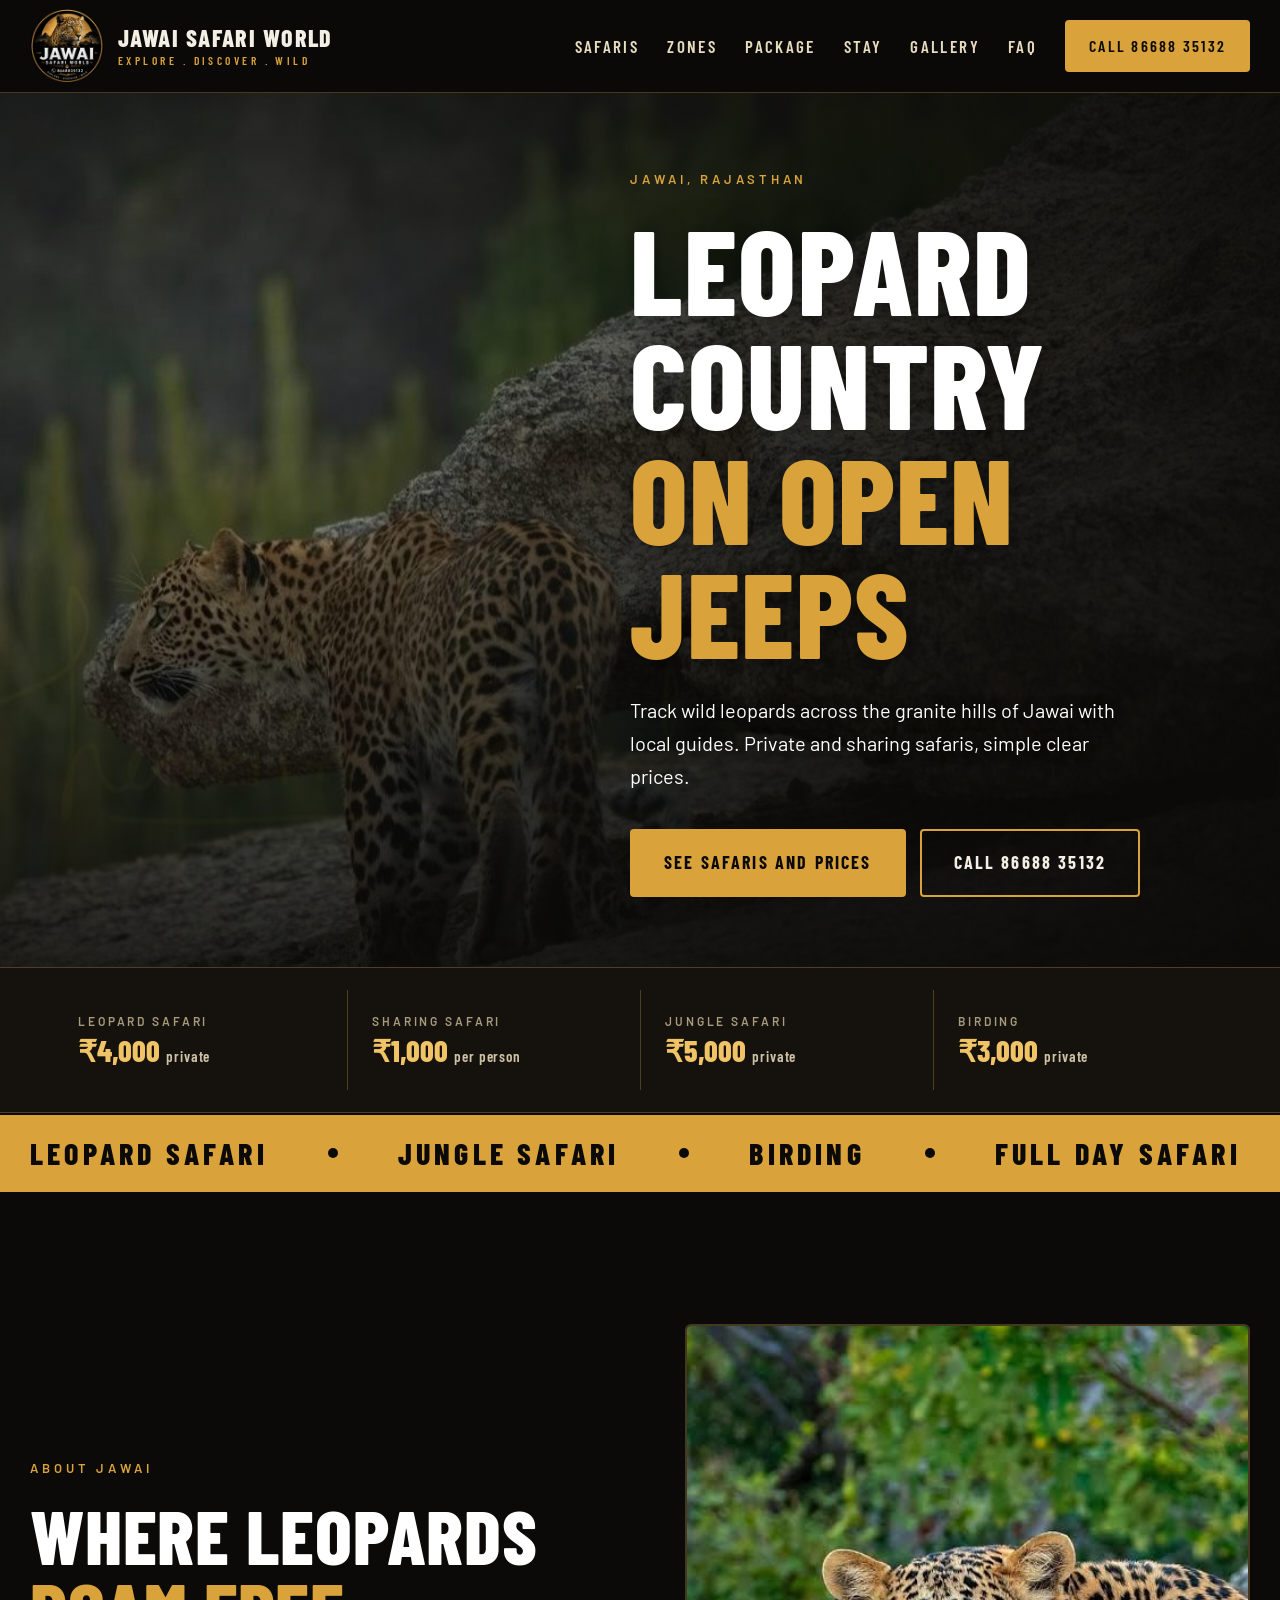
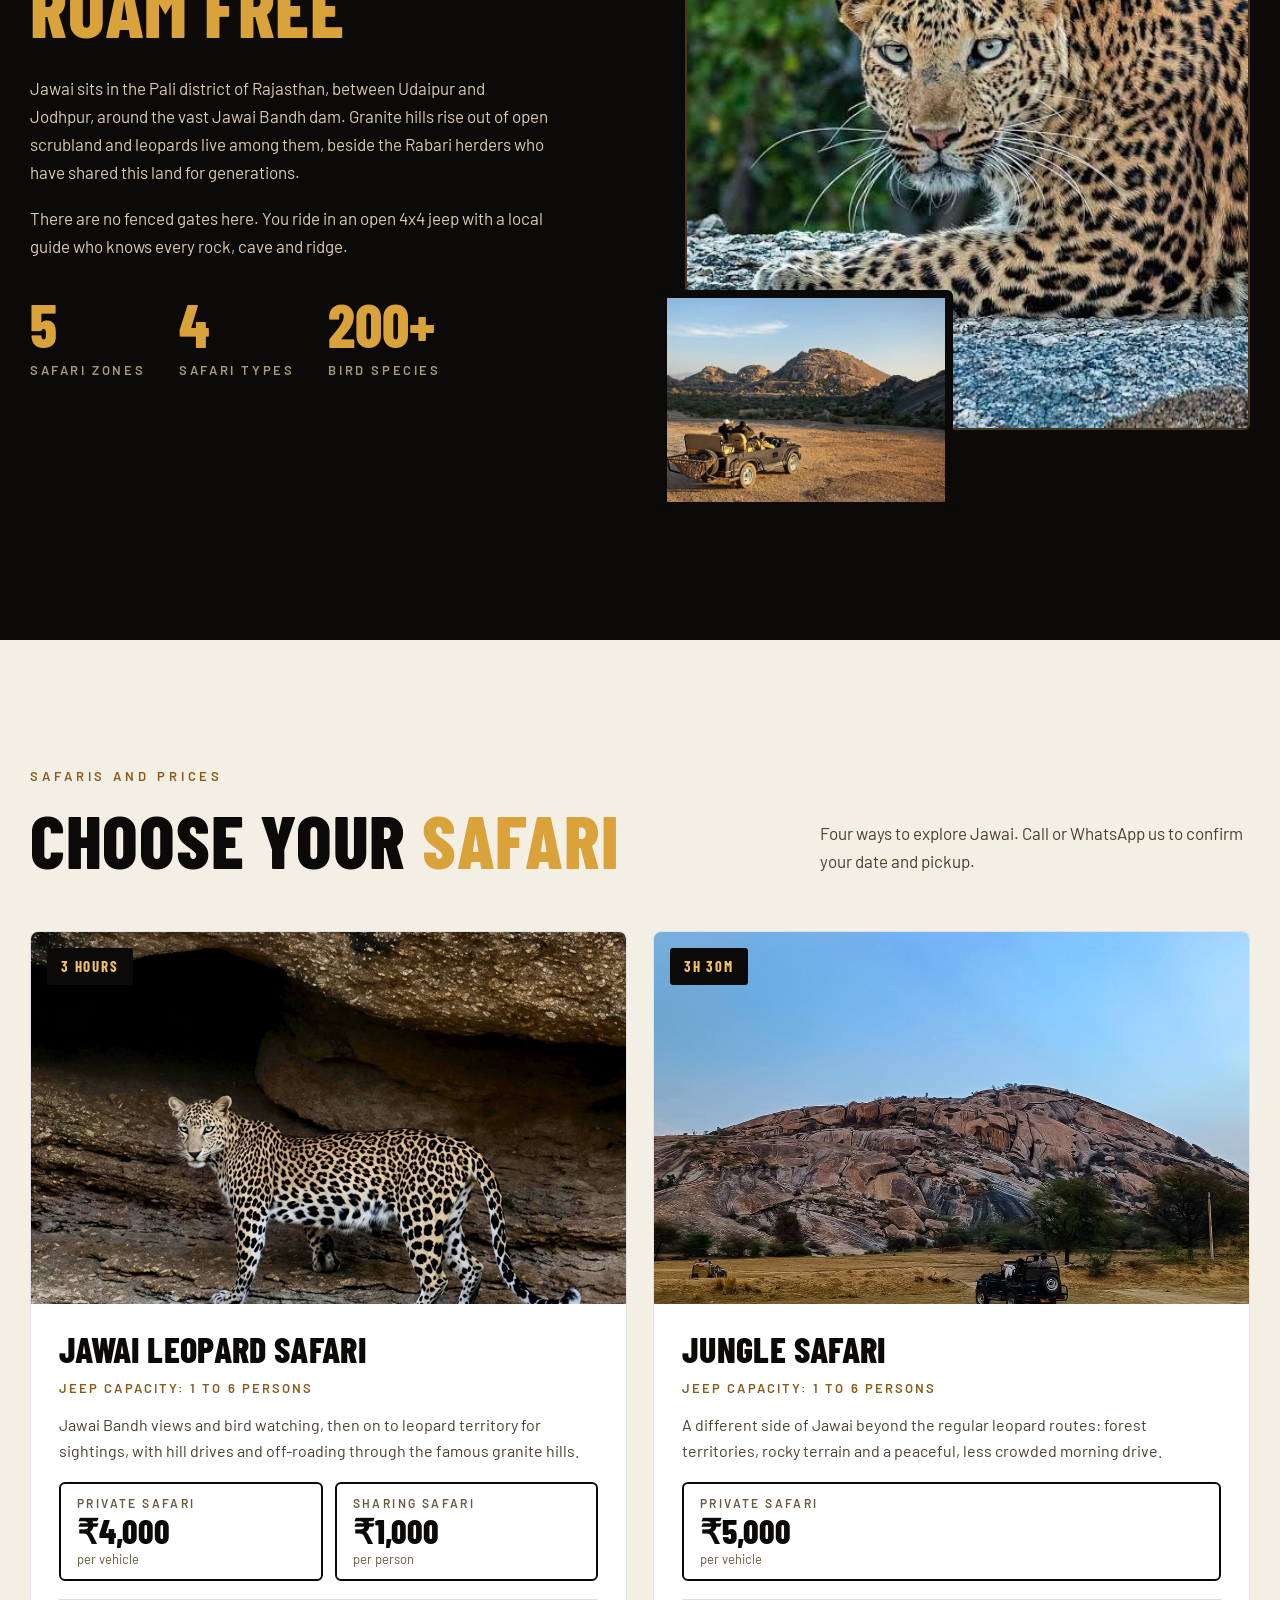
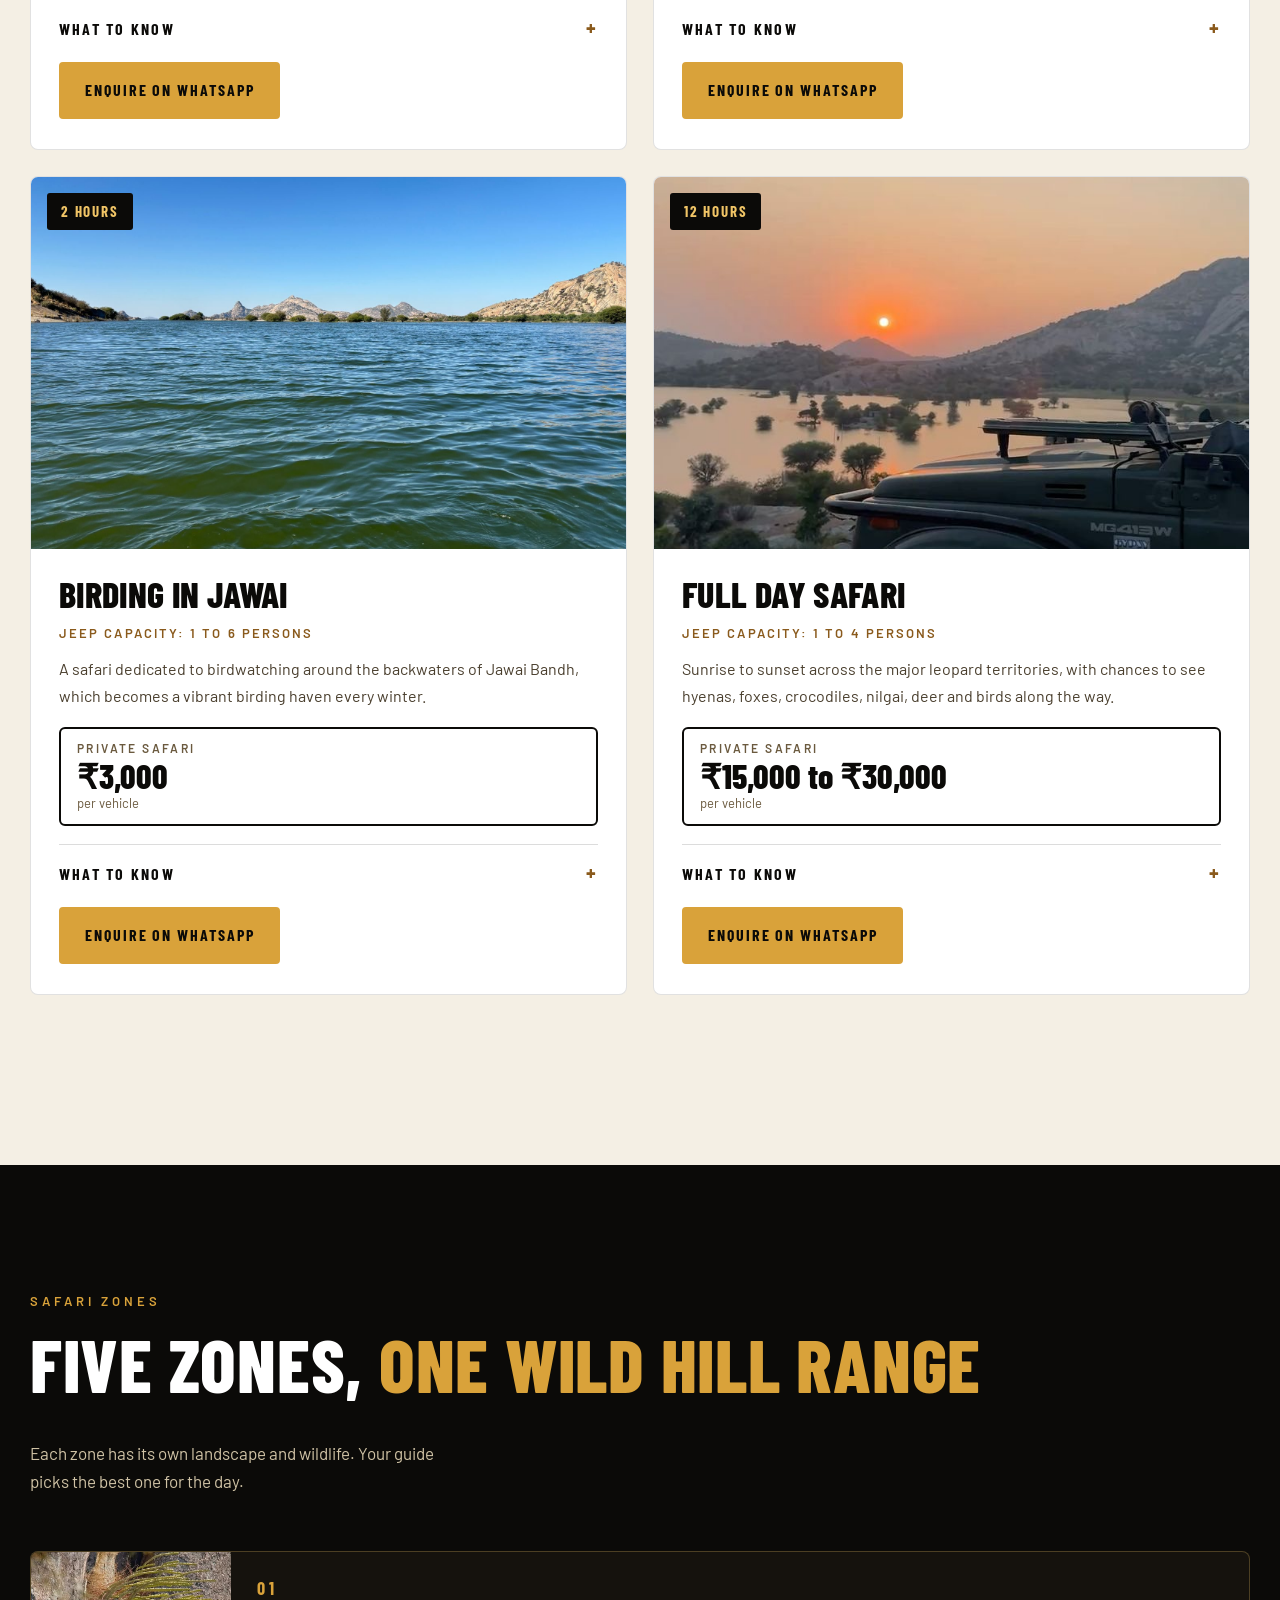
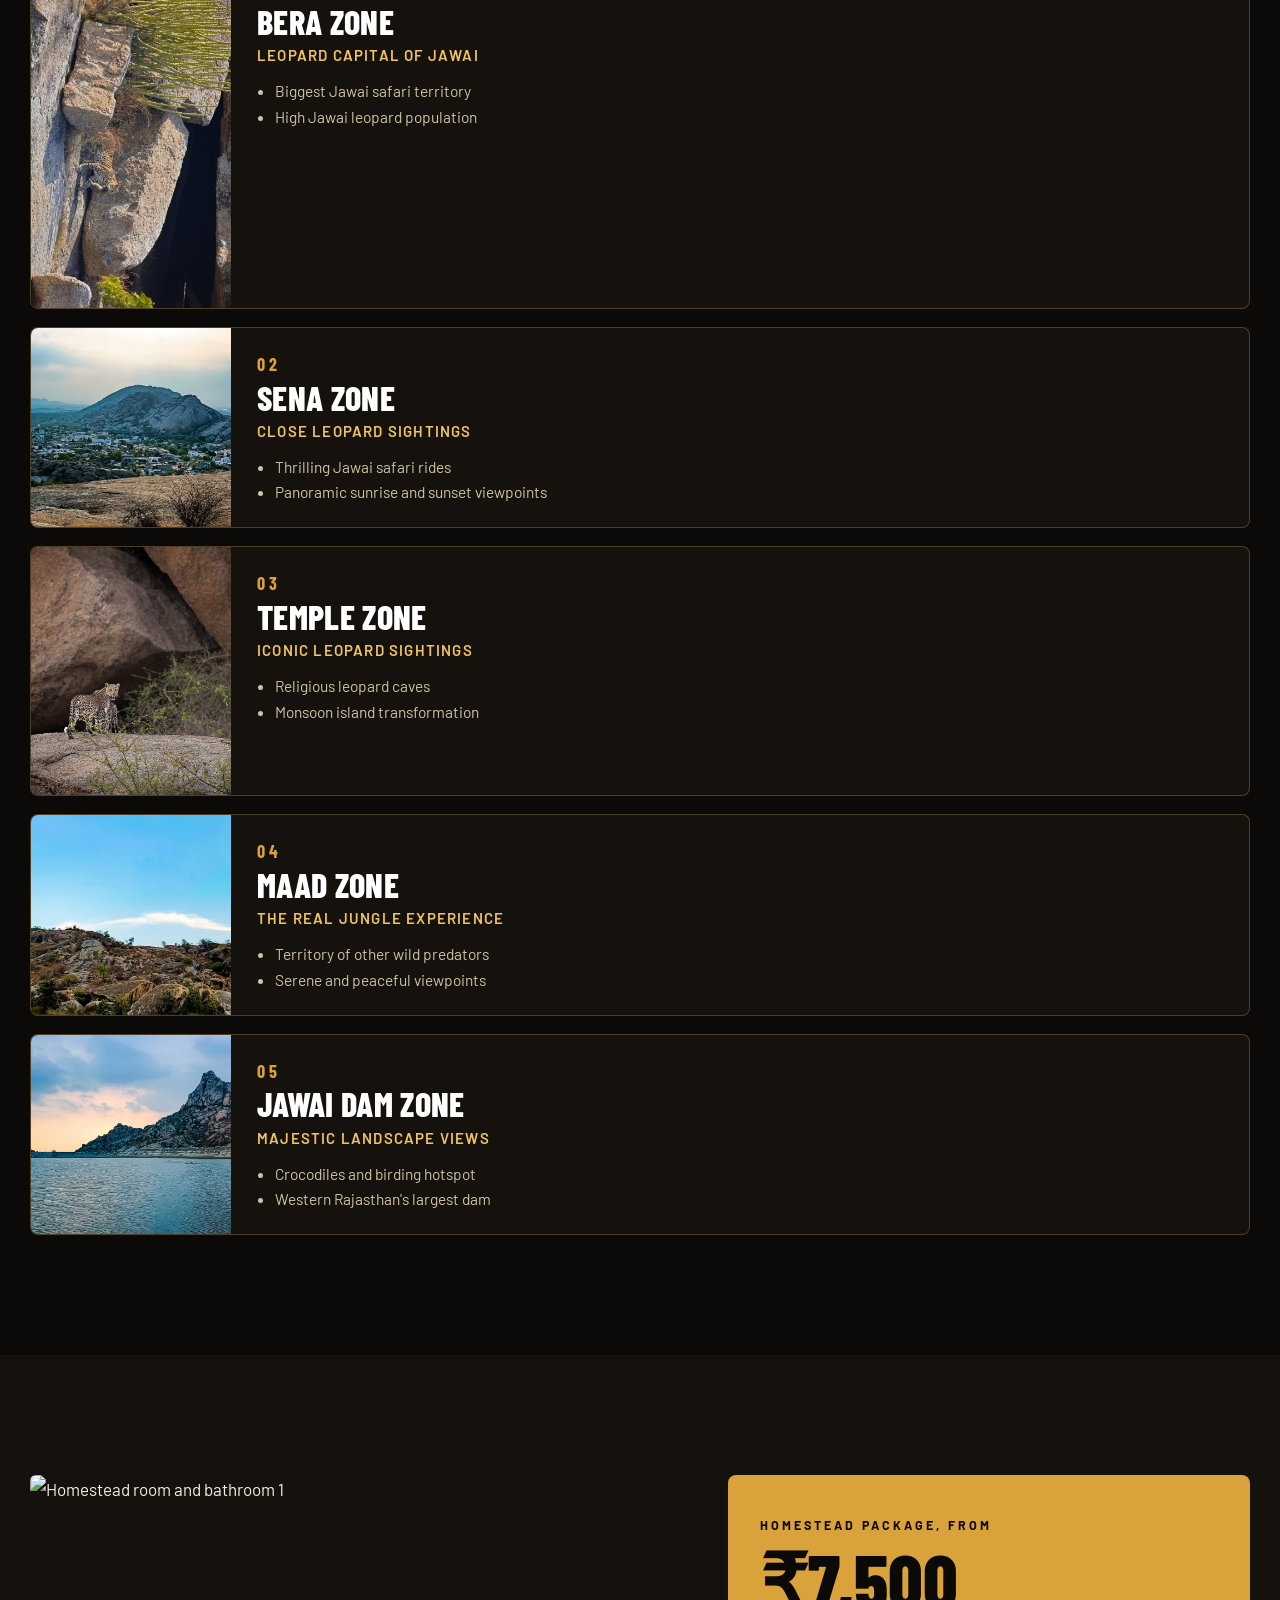
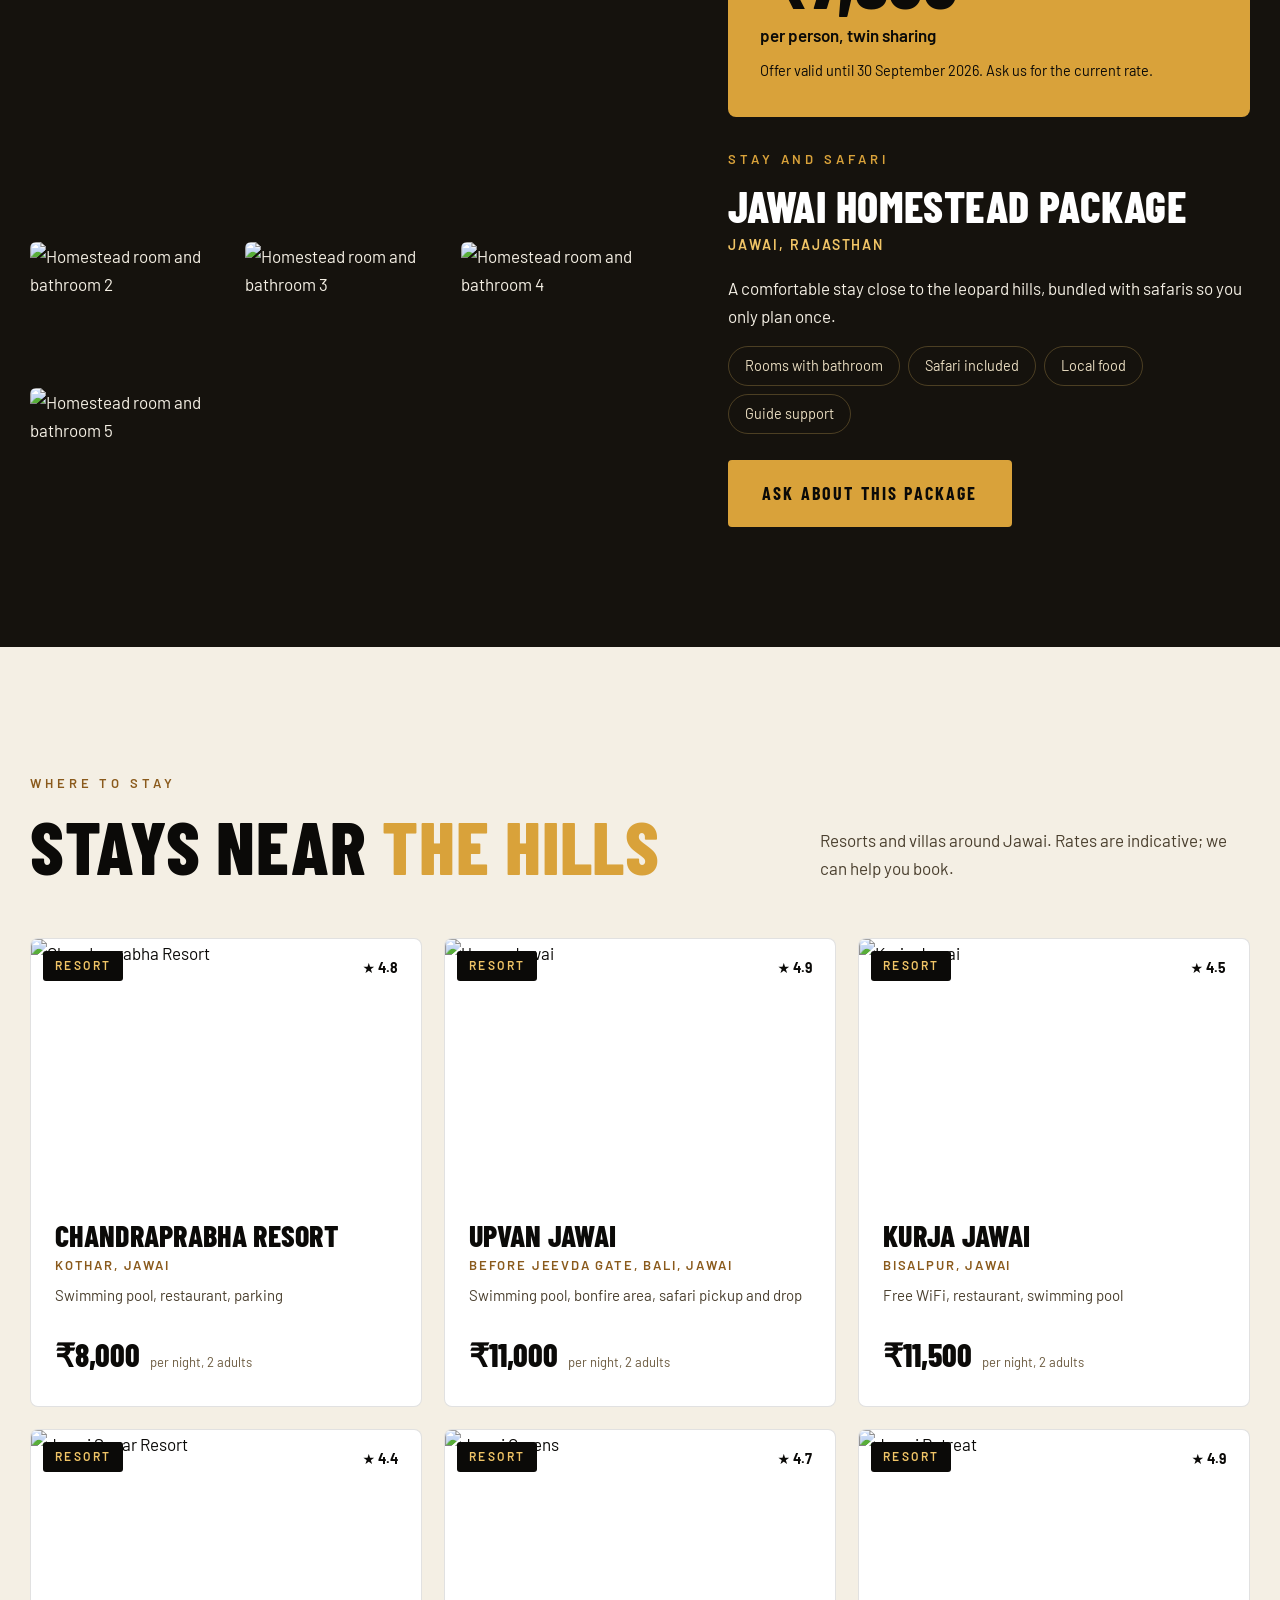
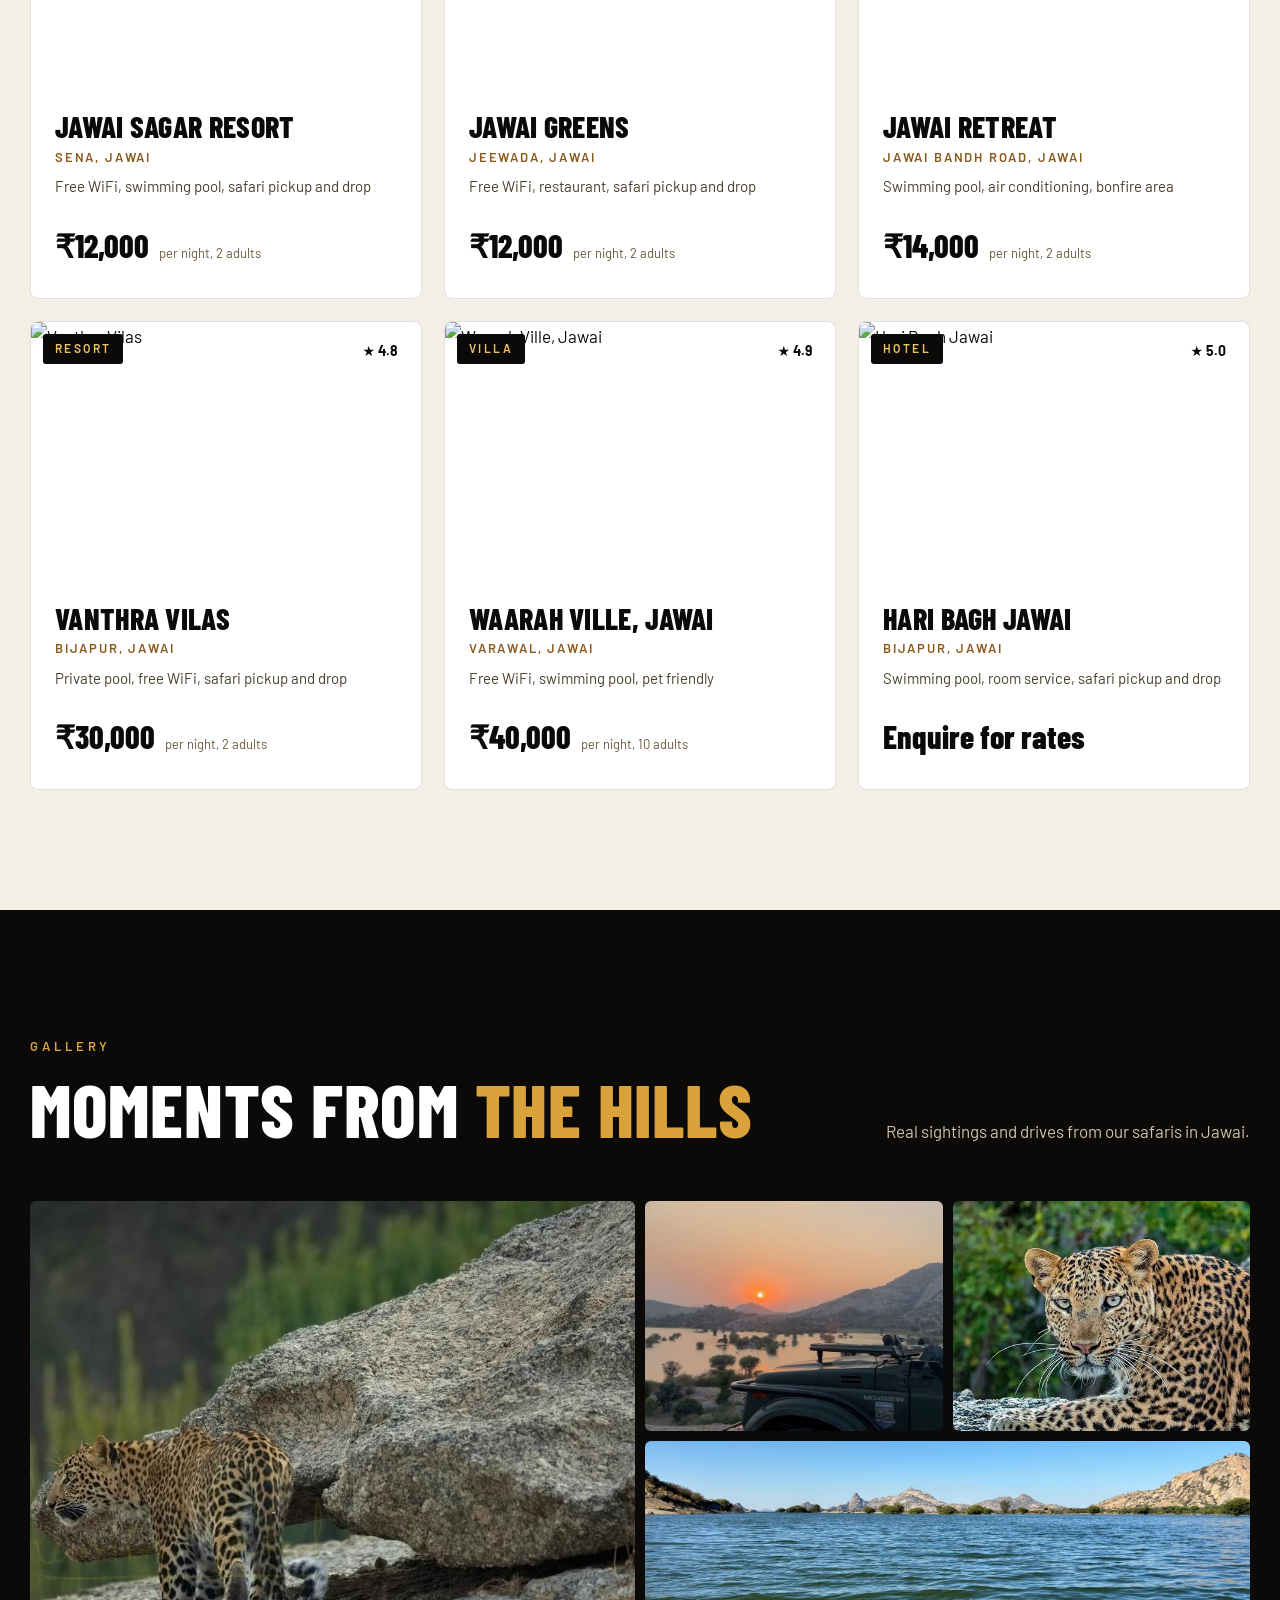
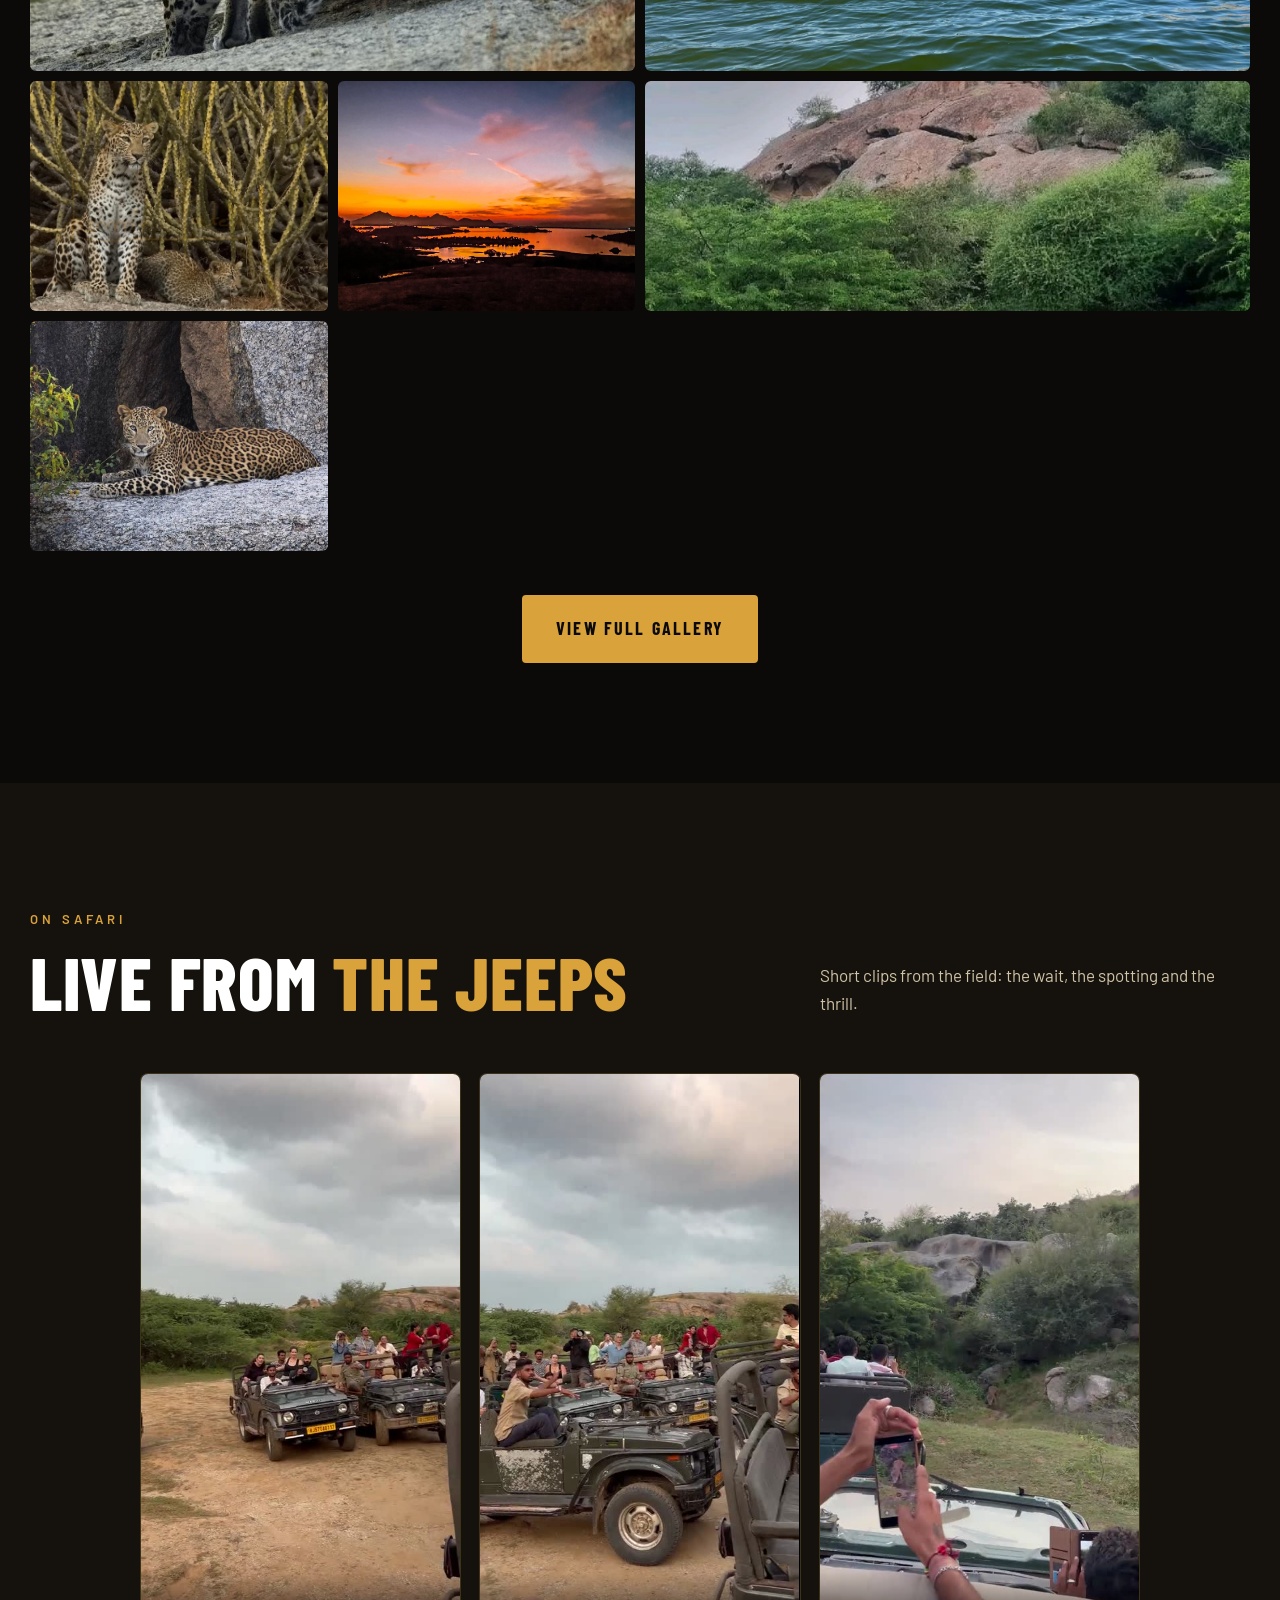
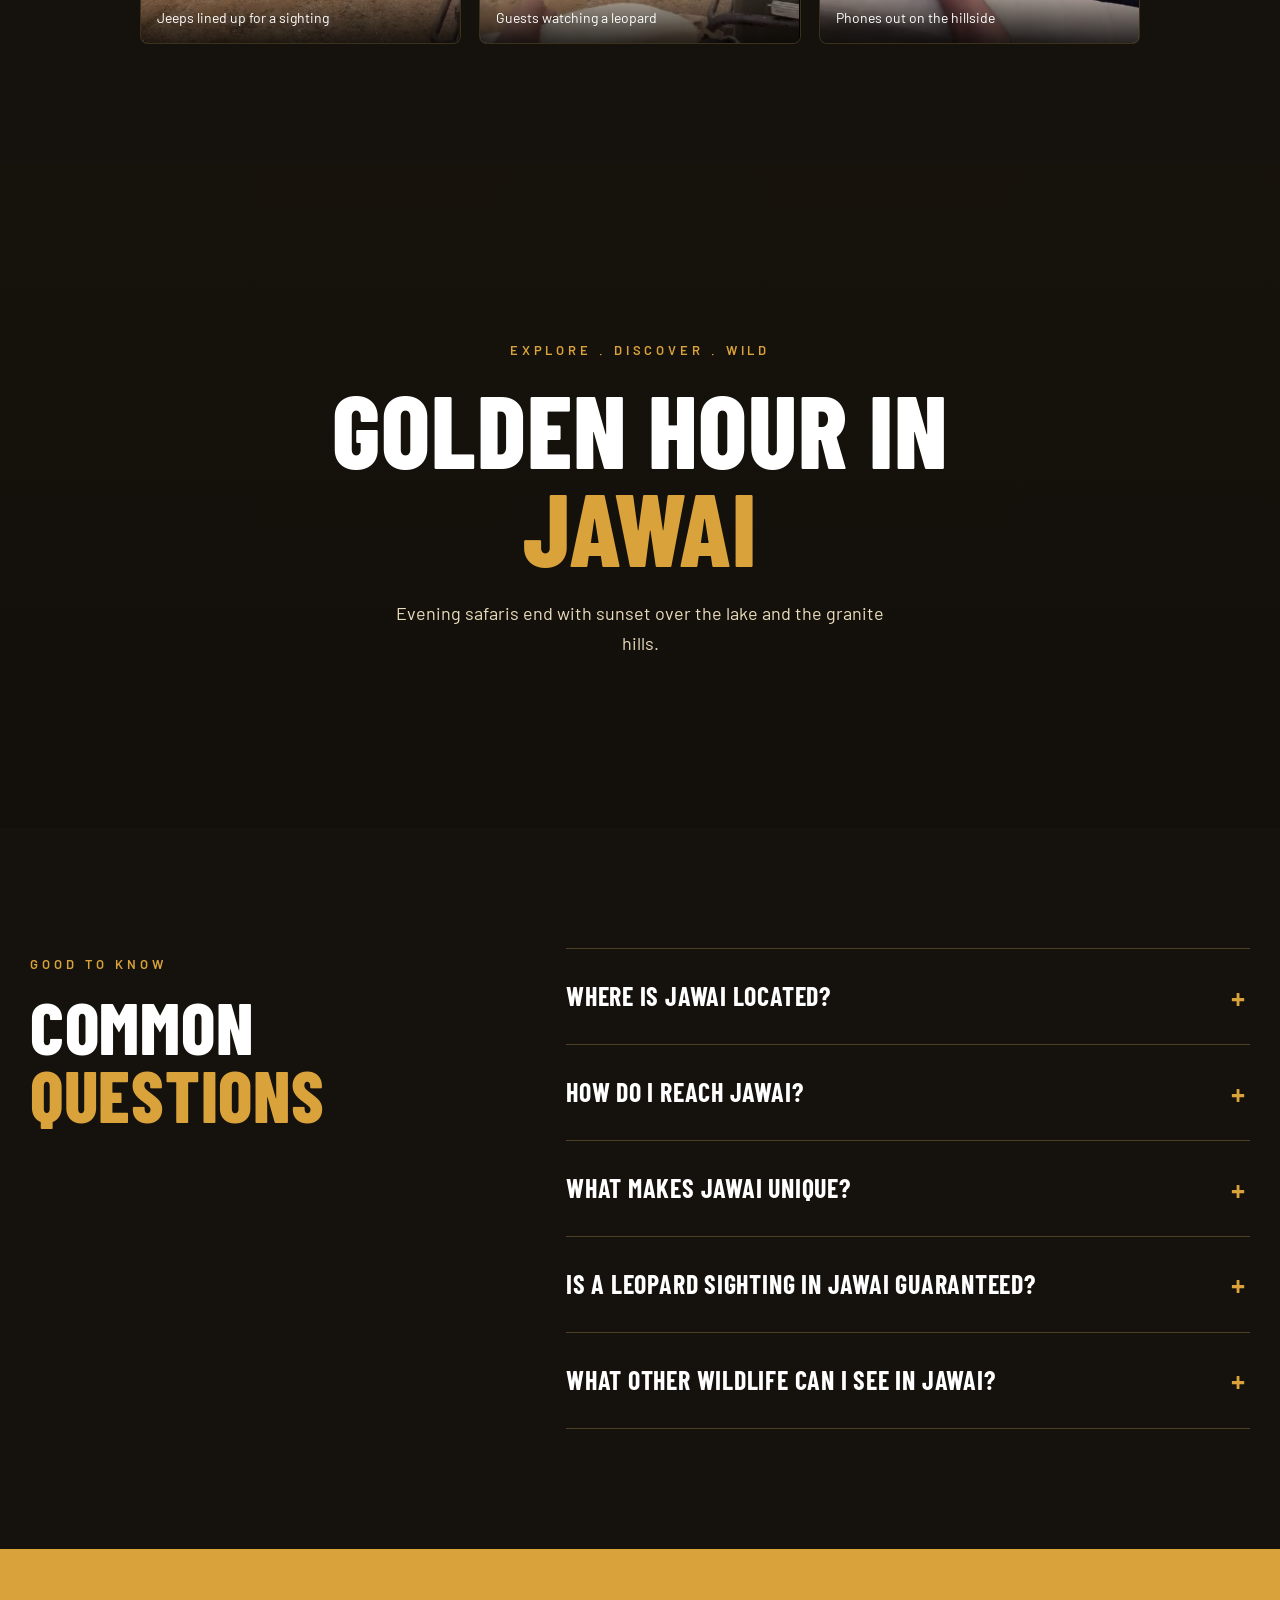
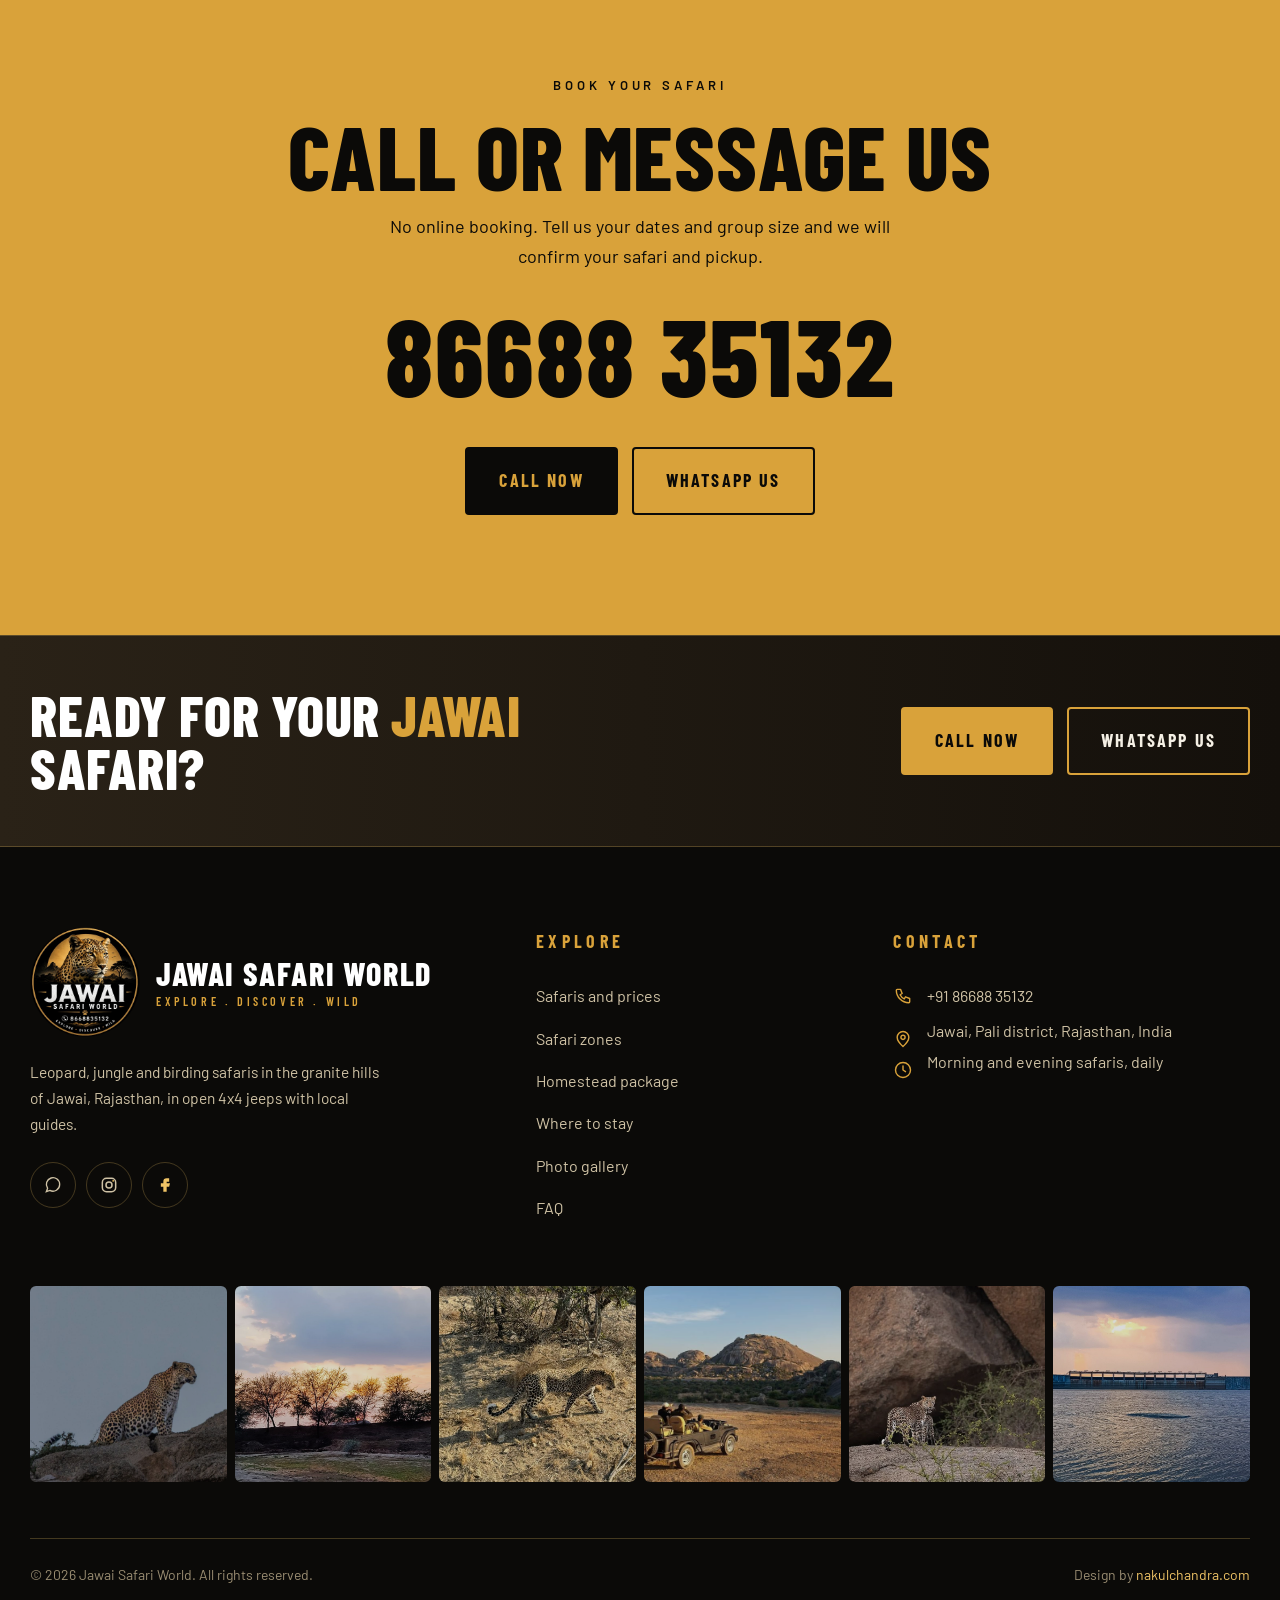
==== commit a6eb0423: "Update index.html" ====
--- a/index.html
+++ b/index.html
@@ -54,4 +54,4 @@
 const b=document.querySelector('.burger'),m=document.getElementById('menu');
 b.onclick=()=>{const o=m.classList.toggle('open');b.classList.toggle('open',o);b.setAttribute('aria-expanded',o)};
 m.querySelectorAll('a').forEach(a=>a.onclick=()=>{m.classList.remove('open');b.classList.remove('open');b.setAttribute('aria-expanded',false)});
-</script></body></html>+</script></body></html>
--- a/assets/style.css
+++ b/assets/style.css
@@ -307,3 +307,5 @@
 .vh{font-size:clamp(34px,4vw,52px);color:#fff;margin:0 0 22px}
 @media (max-width:1100px){.vgrid{grid-template-columns:repeat(3,minmax(0,1fr))}}
 @media (max-width:640px){.vids{padding:84px 0}.vgrid{grid-template-columns:minmax(0,1fr);max-width:340px}.vgrid.g{margin-bottom:40px}}
+@media (max-width:640px){.card .btn.fill,.pk-info .btn{width:100%;align-self:stretch}.foot .fl small{letter-spacing:.2em}}
+@media (max-width:1100px){.gp-grid a:last-child{grid-column:span 2}}
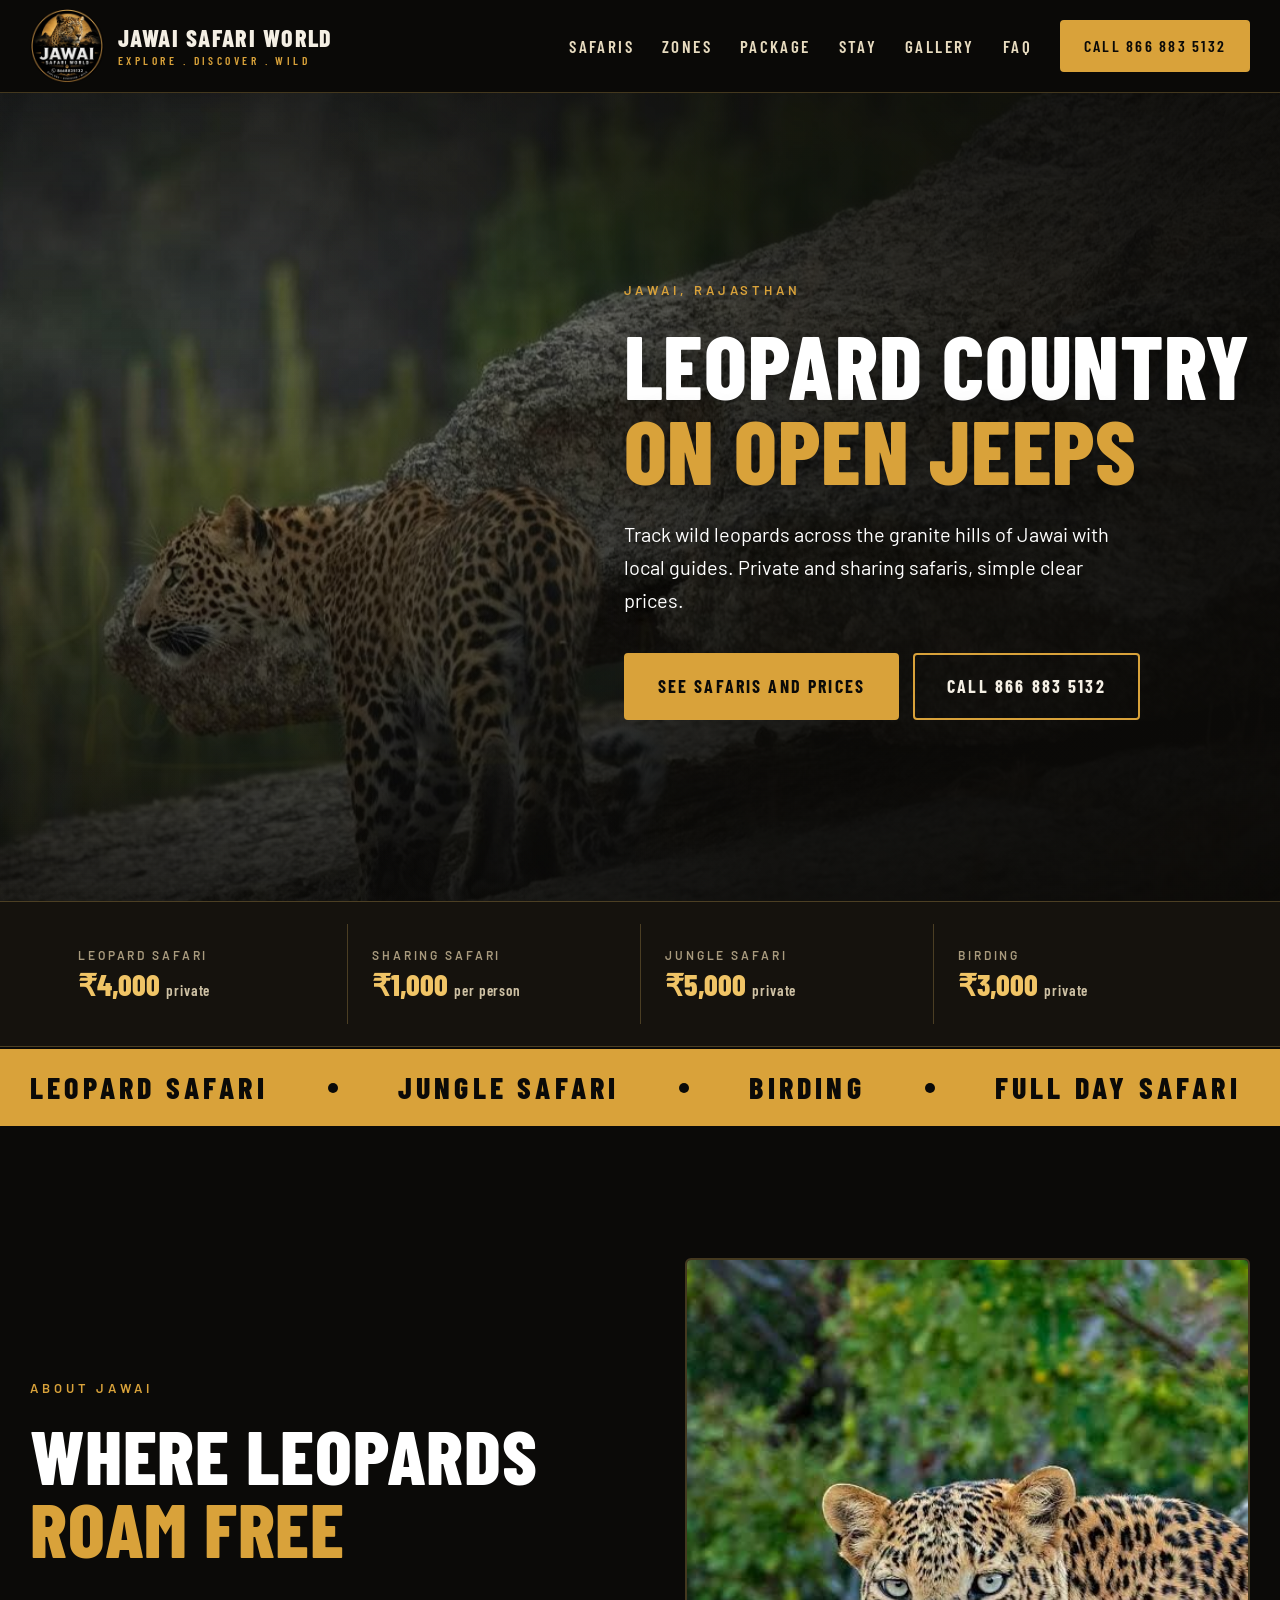
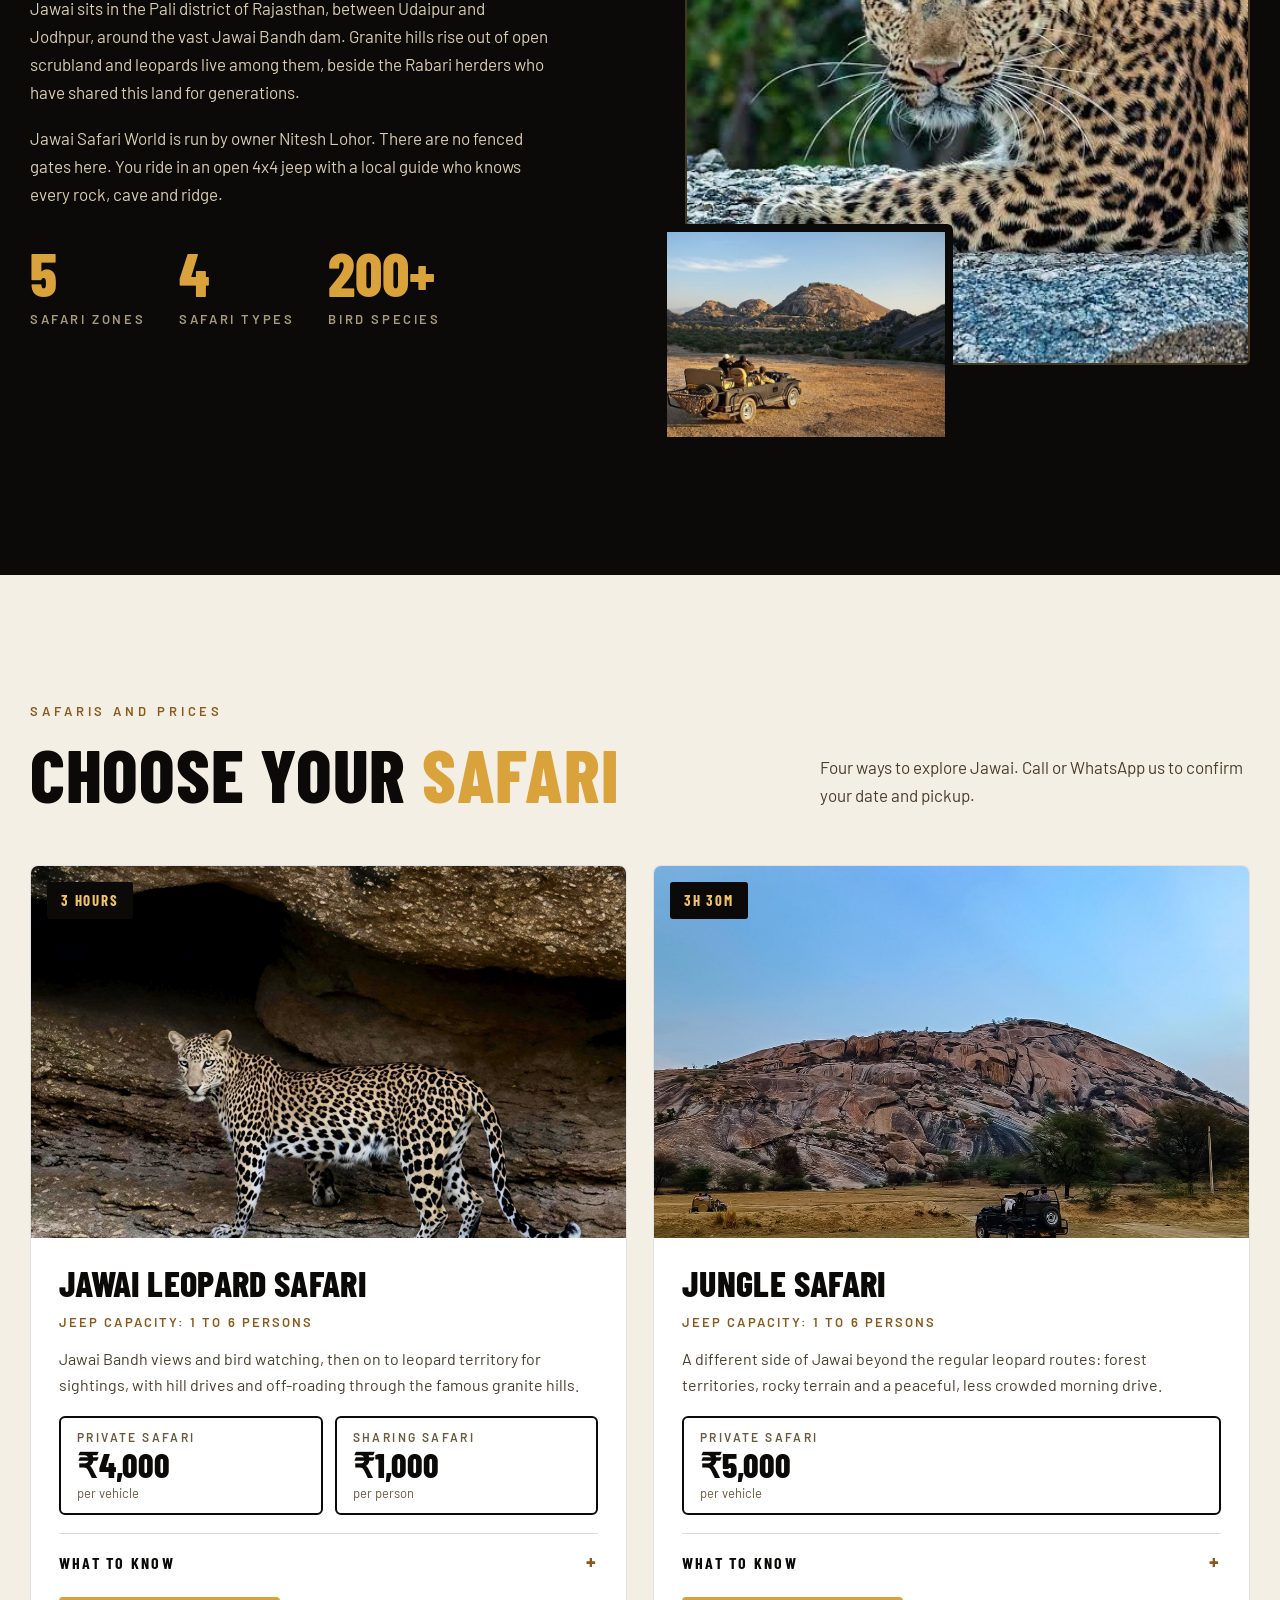
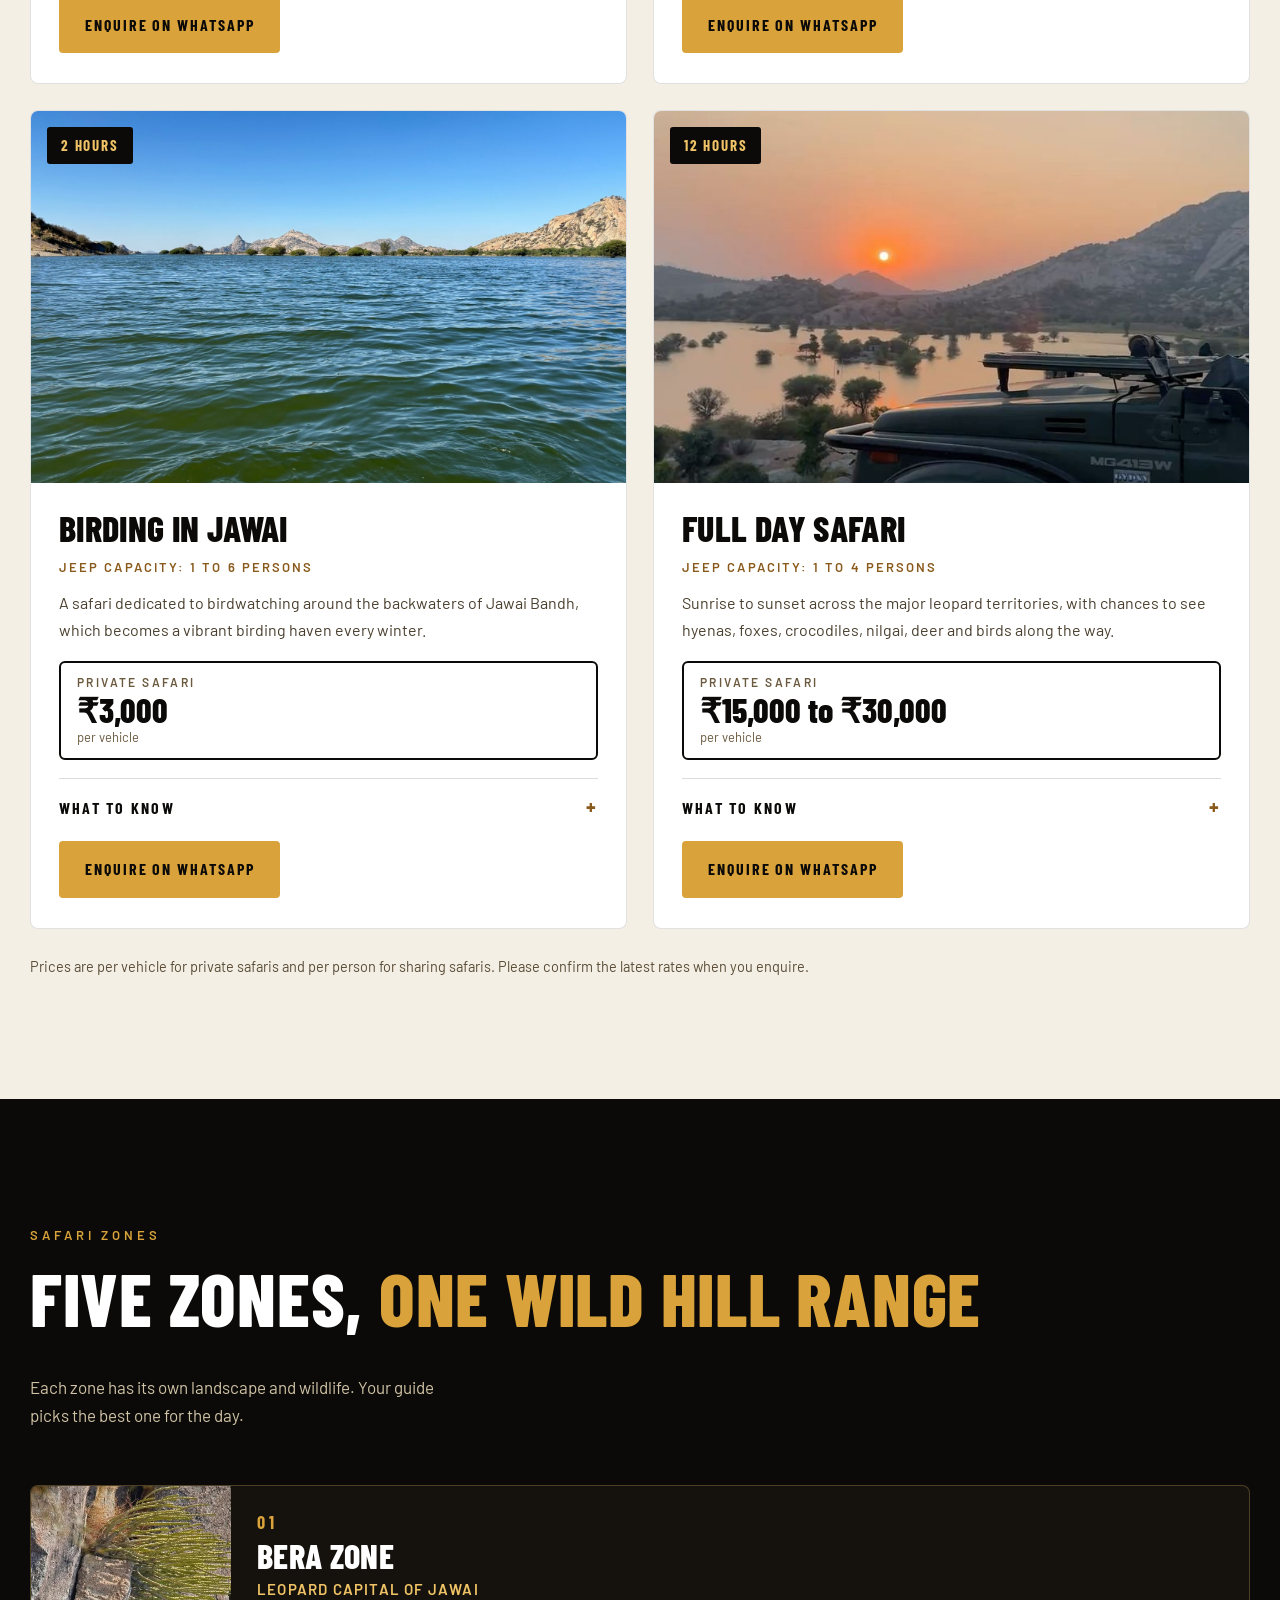
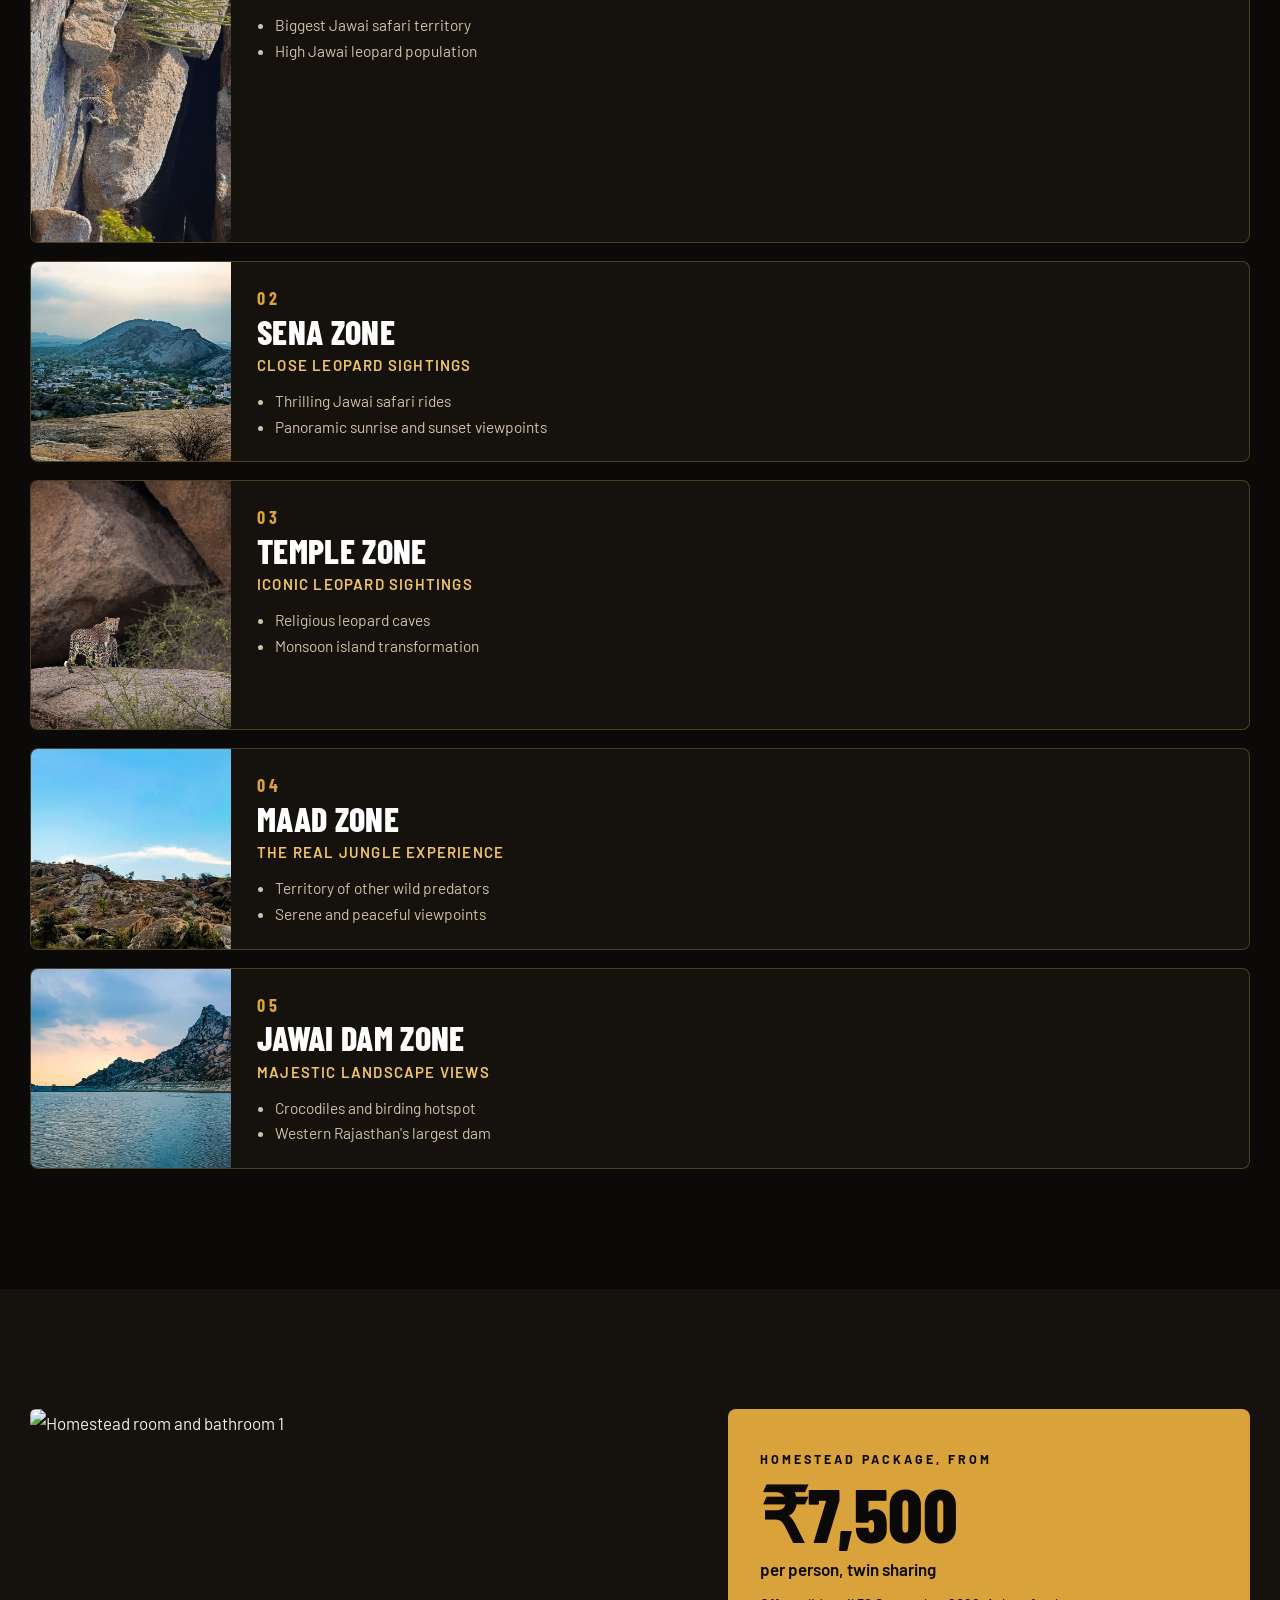
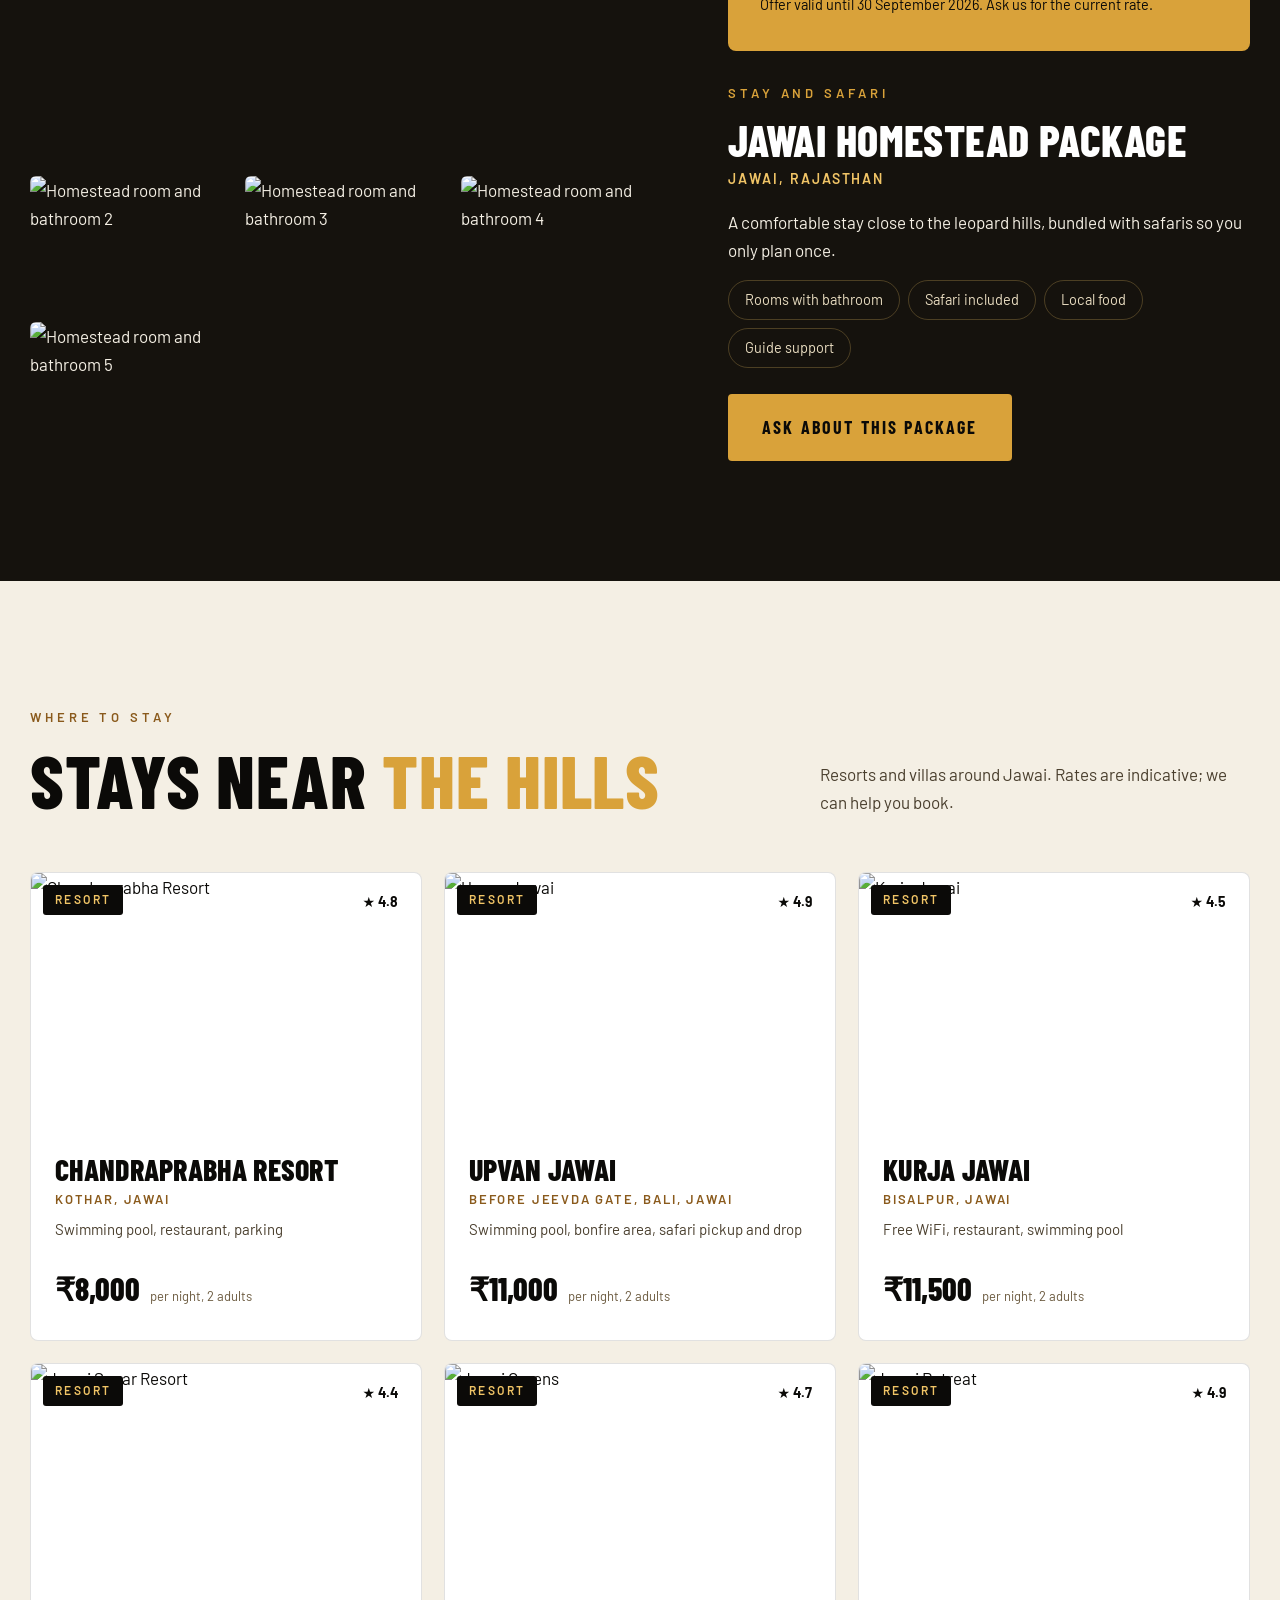
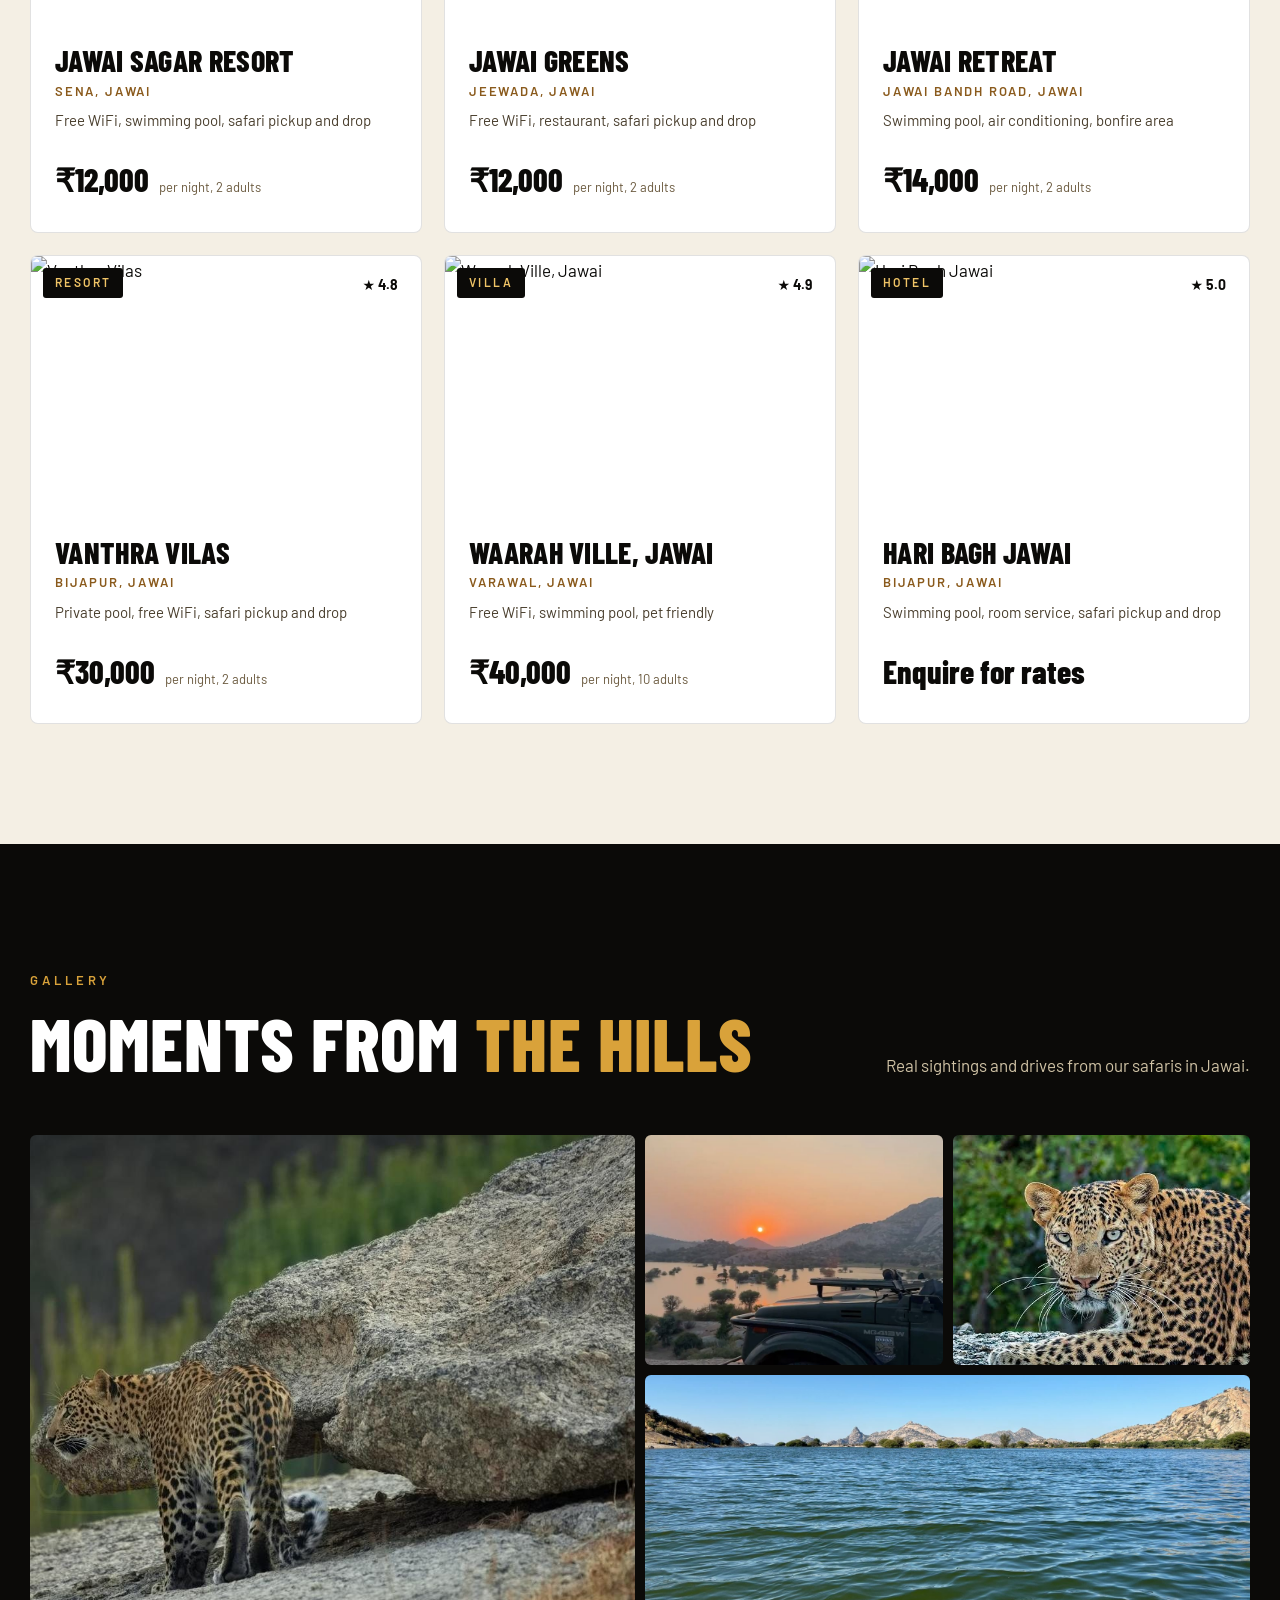
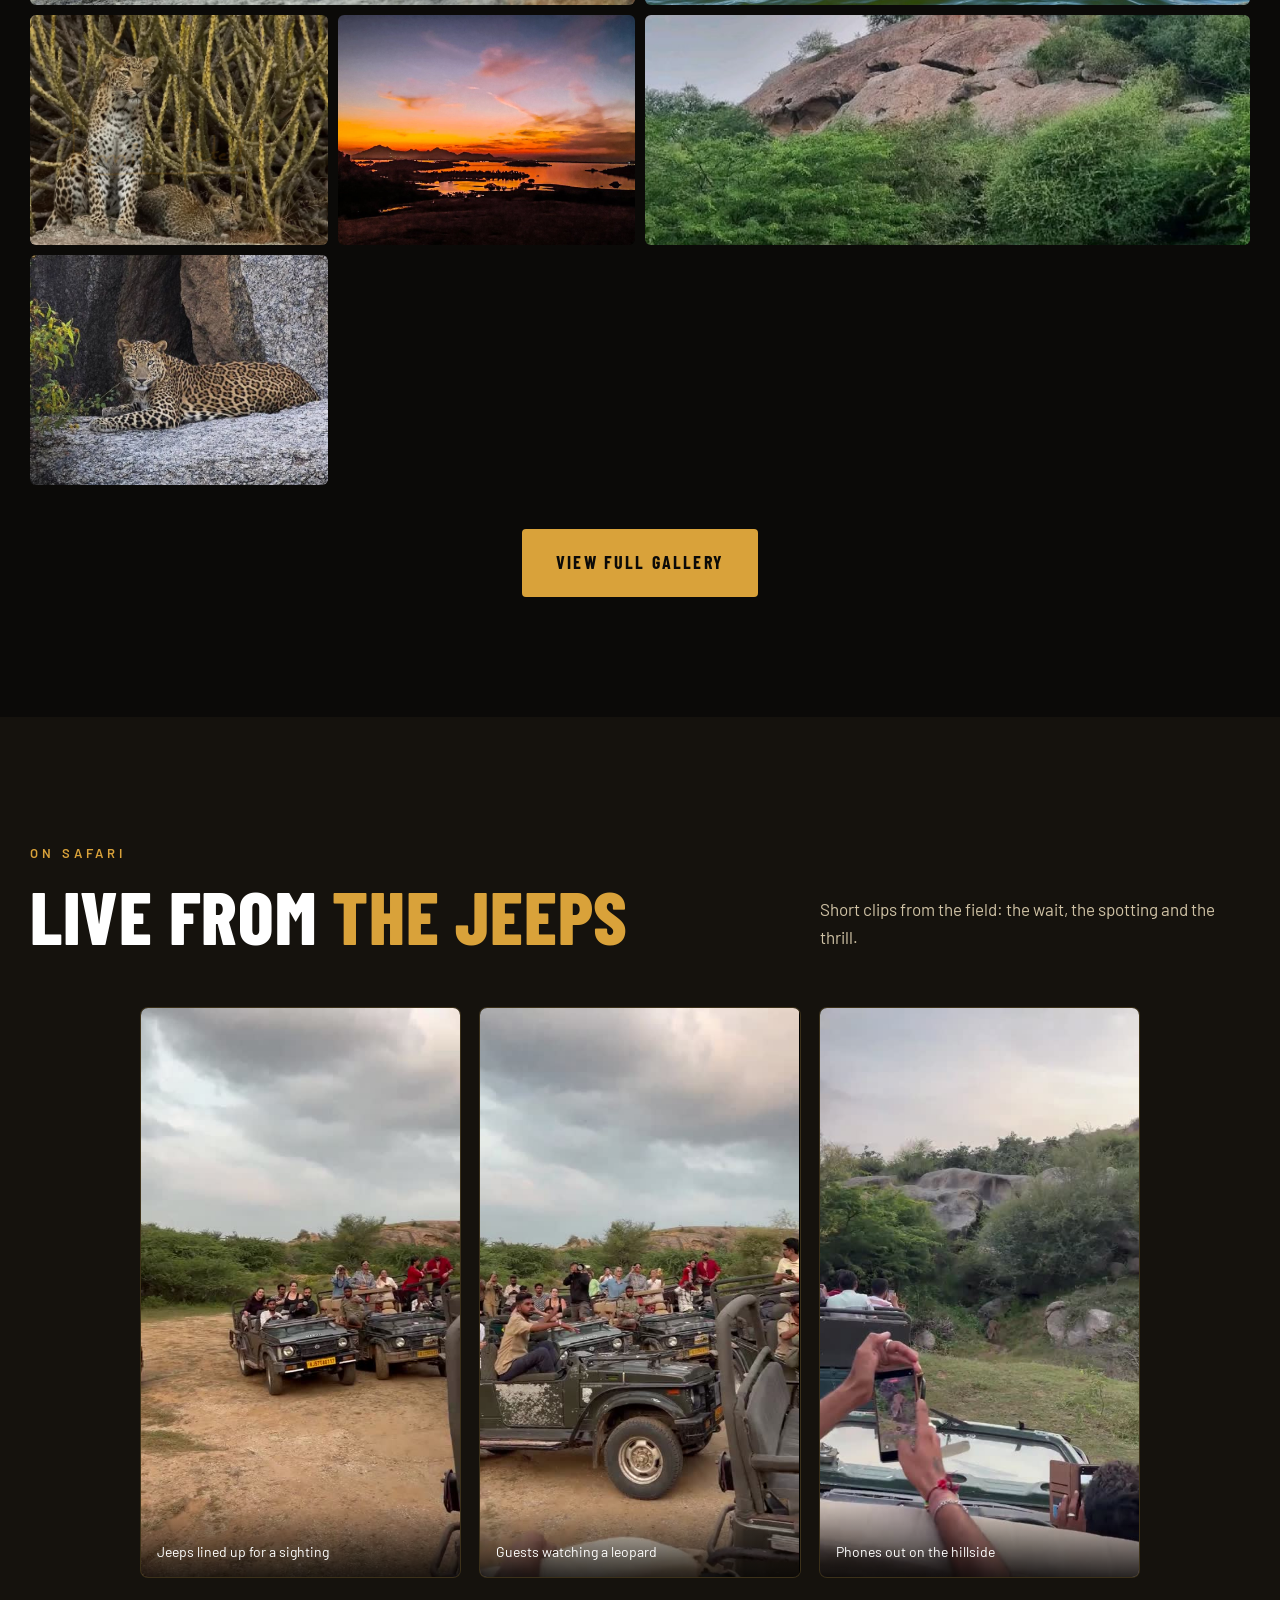
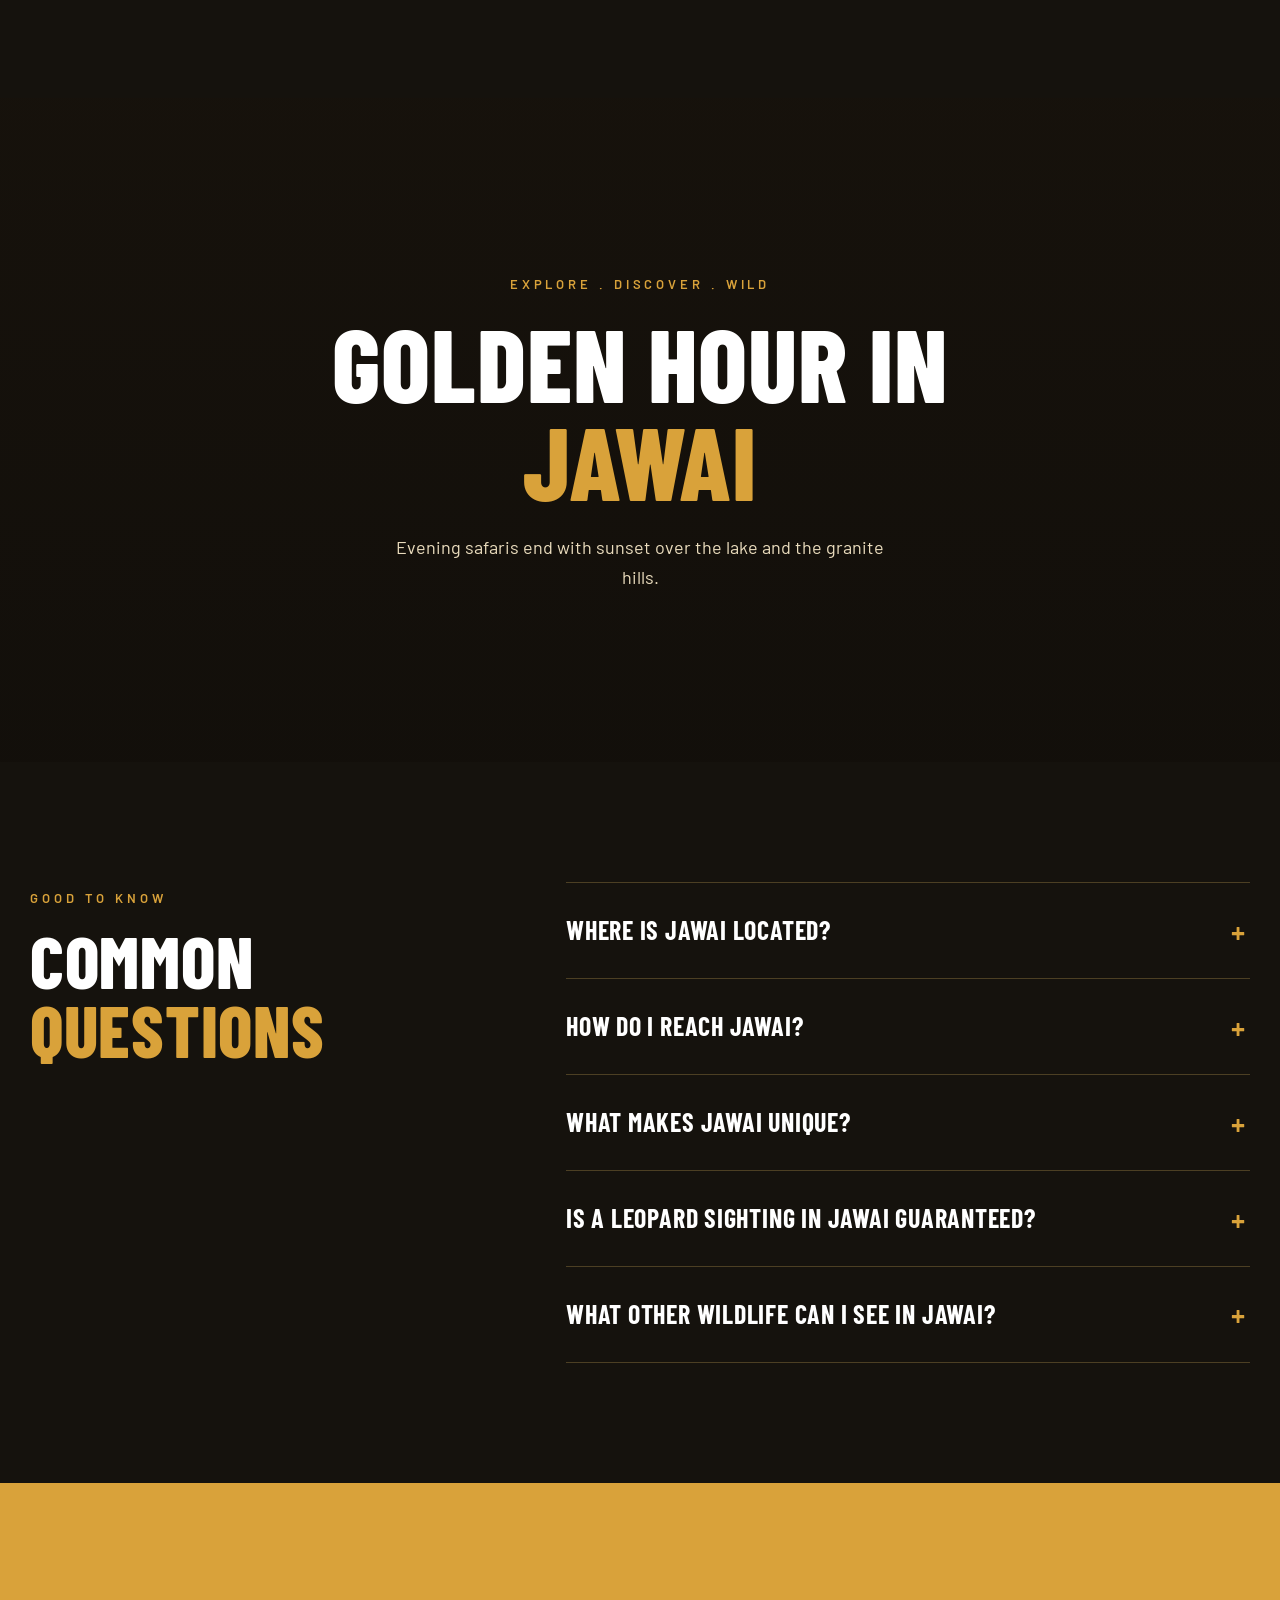
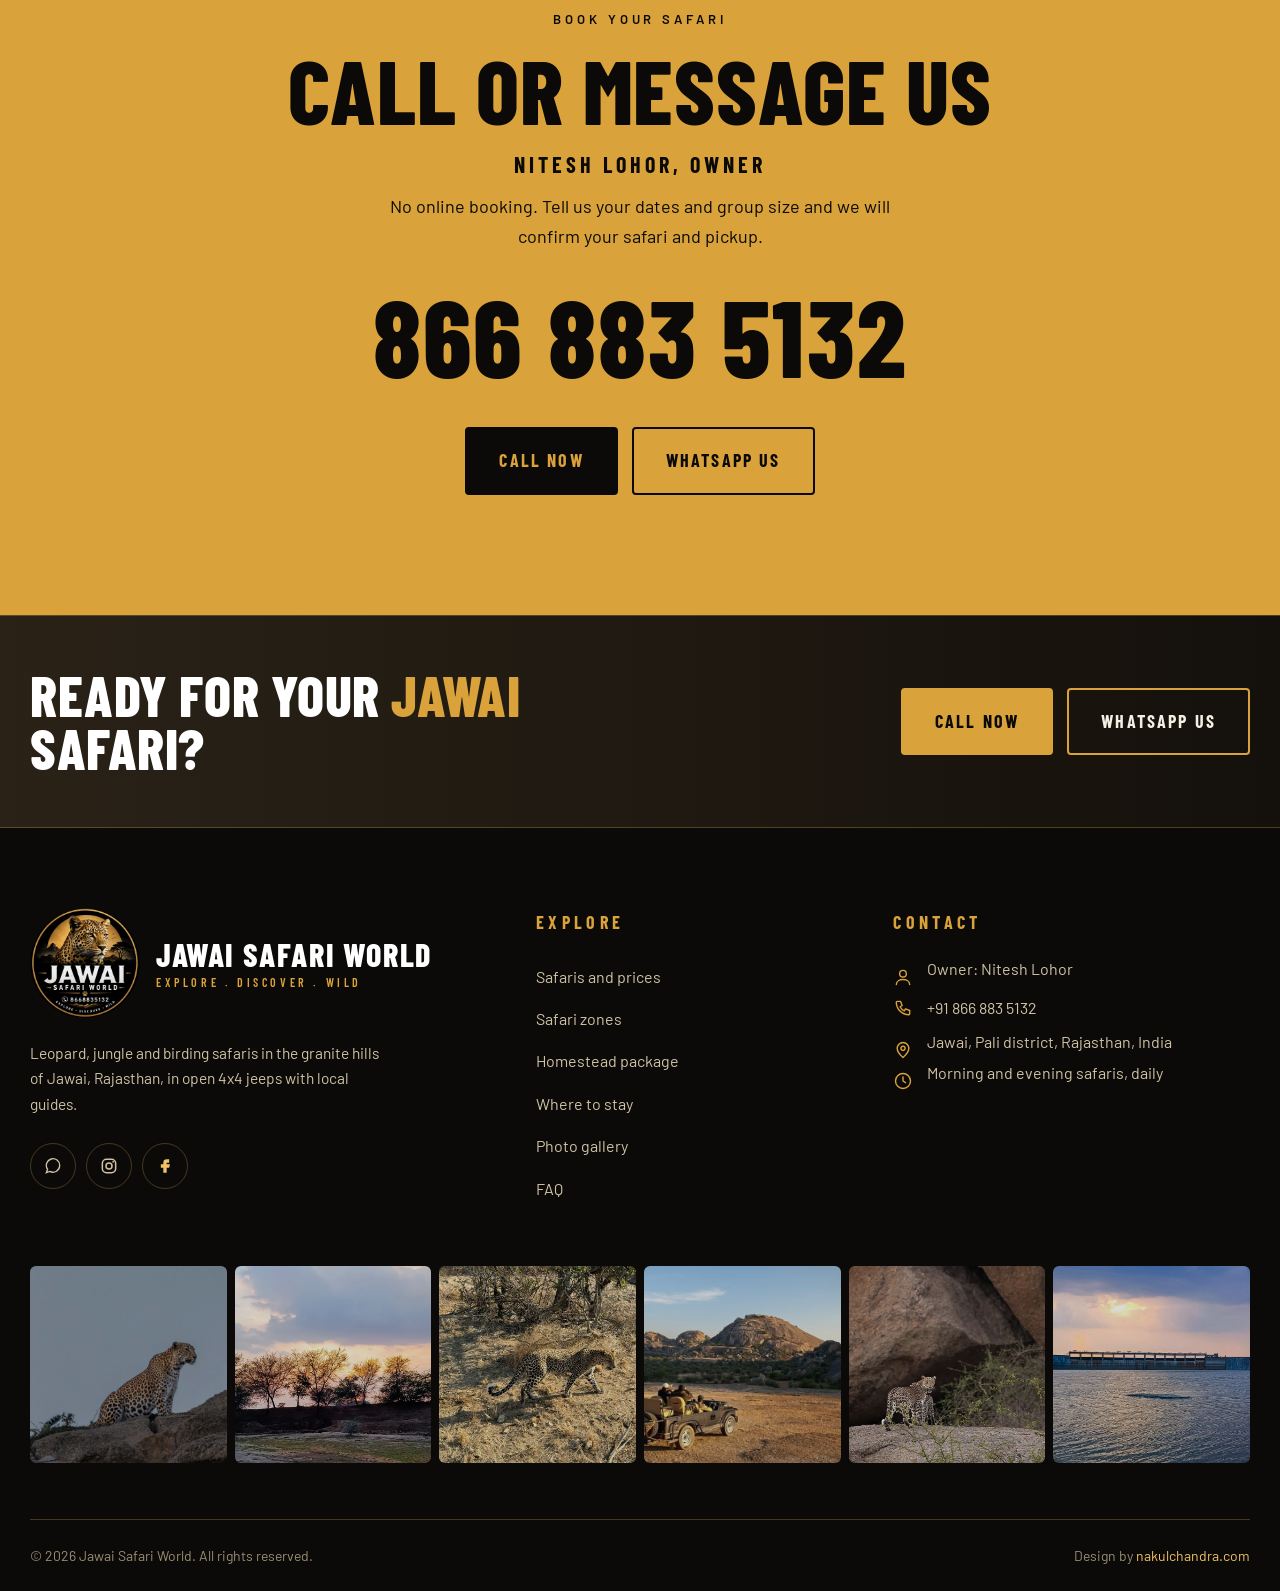
==== commit 18335e55: "Add owner name Nitesh Lohor and reformat phone number Co-Authored-By: Claude Sonnet 5.5 <noreply@ant" ====
--- a/index.html
+++ b/index.html
@@ -3,11 +3,11 @@
 <link href="https://fonts.googleapis.com/css2?family=Barlow+Condensed:wght@600;700;800&family=Barlow:wght@400;500;600&display=swap" rel="stylesheet"><link rel="stylesheet" href="assets/style.css"></head><body><header><div class="wrap nav">
 <a class="logo" href="index.html"><img src="assets/logo.png" alt="Jawai Safari World logo"><span>Jawai Safari World<small>Explore . Discover . Wild</small></span></a>
 <button class="burger" aria-label="Open menu" aria-expanded="false"><i></i></button>
-<nav class="menu" id="menu"><a href="#safaris">Safaris</a><a href="#zones">Zones</a><a href="#package">Package</a><a href="#stay">Stay</a><a href="gallery.html">Gallery</a><a href="#faq">FAQ</a><a class="btn fill" href="tel:+918668835132">Call 86688 35132</a></nav></div></header>
-<section class="hero"><div class="hero-bg" role="img" aria-label="Leopard looking back from a Jawai rock"></div><div class="wrap"><div class="hc"><span class="eyebrow">Jawai, Rajasthan</span><h1>Leopard country<em>on open jeeps</em></h1><p>Track wild leopards across the granite hills of Jawai with local guides. Private and sharing safaris, simple clear prices.</p><div class="cta"><a class="btn fill" href="#safaris">See safaris and prices</a><a class="btn line" href="tel:+918668835132">Call 86688 35132</a></div></div></div></section>
+<nav class="menu" id="menu"><a href="#safaris">Safaris</a><a href="#zones">Zones</a><a href="#package">Package</a><a href="#stay">Stay</a><a href="gallery.html">Gallery</a><a href="#faq">FAQ</a><a class="btn fill" href="tel:+918668835132">Call 866 883 5132</a></nav></div></header>
+<section class="hero"><div class="hero-bg" role="img" aria-label="Leopard looking back from a Jawai rock"></div><div class="wrap"><div class="hc"><span class="eyebrow">Jawai, Rajasthan</span><h1>Leopard country<em>on open jeeps</em></h1><p>Track wild leopards across the granite hills of Jawai with local guides. Private and sharing safaris, simple clear prices.</p><div class="cta"><a class="btn fill" href="#safaris">See safaris and prices</a><a class="btn line" href="tel:+918668835132">Call 866 883 5132</a></div></div></div></section>
 <div class="pricebar"><div class="wrap"><div><small>Leopard safari</small><b>₹4,000 <i>private</i></b></div><div><small>Sharing safari</small><b>₹1,000 <i>per person</i></b></div><div><small>Jungle safari</small><b>₹5,000 <i>private</i></b></div><div><small>Birding</small><b>₹3,000 <i>private</i></b></div></div></div>
 <div class="marq"><div><span>Leopard Safari</span><span>Jungle Safari</span><span>Birding</span><span>Full Day Safari</span><span>Jawai Bandh</span><span>Granite Hills</span><span>Leopard Safari</span><span>Jungle Safari</span><span>Birding</span><span>Full Day Safari</span><span>Jawai Bandh</span><span>Granite Hills</span></div></div>
-<section class="exp"><div class="wrap"><div class="rv"><span class="eyebrow">About Jawai</span><h2>Where leopards <em>roam free</em></h2><p>Jawai sits in the Pali district of Rajasthan, between Udaipur and Jodhpur, around the vast Jawai Bandh dam. Granite hills rise out of open scrubland and leopards live among them, beside the Rabari herders who have shared this land for generations.</p><p>There are no fenced gates here. You ride in an open 4x4 jeep with a local guide who knows every rock, cave and ridge.</p><div class="stats"><div><b>5</b><span>Safari zones</span></div><div><b>4</b><span>Safari types</span></div><div><b>200+</b><span>Bird species</span></div></div></div>
+<section class="exp"><div class="wrap"><div class="rv"><span class="eyebrow">About Jawai</span><h2>Where leopards <em>roam free</em></h2><p>Jawai sits in the Pali district of Rajasthan, between Udaipur and Jodhpur, around the vast Jawai Bandh dam. Granite hills rise out of open scrubland and leopards live among them, beside the Rabari herders who have shared this land for generations.</p><p>Jawai Safari World is run by owner Nitesh Lohor. There are no fenced gates here. You ride in an open 4x4 jeep with a local guide who knows every rock, cave and ridge.</p><div class="stats"><div><b>5</b><span>Safari zones</span></div><div><b>4</b><span>Safari types</span></div><div><b>200+</b><span>Bird species</span></div></div></div>
 <div class="pics rv"><img class="a" src="assets/images/leopard-stare.jpg" alt="Leopard staring at the camera" loading="lazy"><img class="b" src="assets/images/jeep-hills.jpg" alt="Safari jeep in the Jawai hills" loading="lazy"></div></div></section>
 <section class="safaris light" id="safaris"><div class="wrap"><div class="sec-h rv"><div><span class="eyebrow">Safaris and prices</span><h2>Choose your <em>safari</em></h2></div><p>Four ways to explore Jawai. Call or WhatsApp us to confirm your date and pickup.</p></div><div class="cards"><article class="card rv">
   <div class="ph"><img src="assets/images/leopard-prowl.jpg" alt="Jawai Leopard Safari" loading="lazy" referrerpolicy="no-referrer"><span class="dur">3 Hours</span></div>
@@ -41,12 +41,12 @@
 <section class="vids"><div class="wrap"><div class="sec-h rv"><div><span class="eyebrow">On safari</span><h2>Live from <em>the jeeps</em></h2></div><p>Short clips from the field: the wait, the spotting and the thrill.</p></div><div class="vgrid rv"><div class="vc"><video muted loop playsinline preload="none" poster="assets/video/safari-1.jpg" aria-label="Jeeps lined up for a sighting"><source src="assets/video/safari-1.mp4" type="video/mp4"></video><span>Jeeps lined up for a sighting</span></div><div class="vc"><video muted loop playsinline preload="none" poster="assets/video/safari-2.jpg" aria-label="Guests watching a leopard"><source src="assets/video/safari-2.mp4" type="video/mp4"></video><span>Guests watching a leopard</span></div><div class="vc"><video muted loop playsinline preload="none" poster="assets/video/safari-3.jpg" aria-label="Phones out on the hillside"><source src="assets/video/safari-3.mp4" type="video/mp4"></video><span>Phones out on the hillside</span></div></div></div></section>
 <section class="band"><div class="wrap rv"><span class="eyebrow">Explore . Discover . Wild</span><h2>Golden hour in <em>Jawai</em></h2><p>Evening safaris end with sunset over the lake and the granite hills.</p></div></section>
 <section class="faq" id="faq"><div class="wrap"><div class="rv"><span class="eyebrow">Good to know</span><h2>Common <em>questions</em></h2></div><div><details class="rv"><summary>Where is Jawai located?</summary><p>Jawai sits in the Pali district of Rajasthan, right in the middle of Udaipur and Jodhpur. It wraps around the huge Jawai Bandh dam, and the closest main town nearby is Sumerpur.</p></details><details class="rv"><summary>How do I reach Jawai?</summary><p>By train, the nearest major station is Jawai Bandh (JWB), just a few kilometres away, with Falna (FA) also nearby. By air, Udaipur Airport (approx. 150 km) and Jodhpur Airport (approx. 165 km) are the closest. By road, Jawai is well connected by state and national highways, roughly 2 to 3 hours by taxi from Udaipur or Jodhpur.</p></details><details class="rv"><summary>What makes Jawai unique?</summary><p>Jawai is world-renowned for the peaceful coexistence of wild leopards and the local Rabari pastoralist community. Unlike wildlife sanctuaries or national parks, there are no boundary fences, safari gates or government forest permit systems. Leopards roam freely across the granite hills, often close to human settlements without conflict.</p></details><details class="rv"><summary>Is a leopard sighting in Jawai guaranteed?</summary><p>Wildlife sightings can never be 100% guaranteed, but Jawai has one of the highest leopard densities and sighting success rates in India.</p></details><details class="rv"><summary>What other wildlife can I see in Jawai?</summary><p>Besides leopards, you can spot mugger crocodiles near the reservoir, striped hyenas, sloth bears, jungle cats, blue bulls (nilgai) and over 200 species of migratory and resident birds, including flamingos in winter.</p></details></div></div></section>
-<section class="contact" id="contact"><div class="wrap rv"><span class="eyebrow">Book your safari</span><h2>Call or message us</h2><p>No online booking. Tell us your dates and group size and we will confirm your safari and pickup.</p><a class="num" href="tel:+918668835132">86688 35132</a><div class="cta"><a class="btn fill" href="tel:+918668835132">Call now</a><a class="btn line" href="https://wa.me/918668835132?text=Hello%20Jawai%20Safari%20World%2C%20I%20would%20like%20to%20plan%20a%20safari." target="_blank" rel="noopener">WhatsApp us</a></div></div></section>
+<section class="contact" id="contact"><div class="wrap rv"><span class="eyebrow">Book your safari</span><h2>Call or message us</h2><p class="own">Nitesh Lohor, Owner</p><p>No online booking. Tell us your dates and group size and we will confirm your safari and pickup.</p><a class="num" href="tel:+918668835132">866 883 5132</a><div class="cta"><a class="btn fill" href="tel:+918668835132">Call now</a><a class="btn line" href="https://wa.me/918668835132?text=Hello%20Jawai%20Safari%20World%2C%20I%20would%20like%20to%20plan%20a%20safari." target="_blank" rel="noopener">WhatsApp us</a></div></div></section>
 <footer>
 <div class="fcta"><div class="wrap"><h3>Ready for your <em>Jawai</em> safari?</h3><div class="cta"><a class="btn fill" href="tel:+918668835132">Call now</a><a class="btn line" href="https://wa.me/918668835132?text=Hello%20Jawai%20Safari%20World%2C%20I%20would%20like%20to%20plan%20a%20safari." target="_blank" rel="noopener">WhatsApp us</a></div></div></div>
 <div class="wrap foot"><div><div class="fl"><img src="assets/logo.png" alt="Jawai Safari World logo"><span>Jawai Safari World<small>Explore . Discover . Wild</small></span></div><p>Leopard, jungle and birding safaris in the granite hills of Jawai, Rajasthan, in open 4x4 jeeps with local guides.</p><div class="soc"><a href="https://wa.me/918668835132" aria-label="WhatsApp" target="_blank" rel="noopener"><svg viewBox="0 0 24 24" aria-hidden="true"><path d="M20 11.5a8 8 0 0 1-11.8 7L4 20l1.5-4.1A8 8 0 1 1 20 11.5z" fill="none" stroke="currentColor" stroke-width="1.6"/></svg></a><a href="#" aria-label="Instagram"><svg viewBox="0 0 24 24" aria-hidden="true"><rect x="4" y="4" width="16" height="16" rx="5" fill="none" stroke="currentColor" stroke-width="1.8"/><circle cx="12" cy="12" r="3.6" fill="none" stroke="currentColor" stroke-width="1.8"/><circle cx="17" cy="7" r="1.1"/></svg></a><a href="#" aria-label="Facebook"><svg viewBox="0 0 24 24" aria-hidden="true"><path d="M14 8h3V4h-3a4 4 0 0 0-4 4v2H7v4h3v6h4v-6h3l1-4h-4V8z"/></svg></a></div></div>
 <div><h4>Explore</h4><ul><li><a href="index.html#safaris">Safaris and prices</a></li><li><a href="index.html#zones">Safari zones</a></li><li><a href="index.html#package">Homestead package</a></li><li><a href="index.html#stay">Where to stay</a></li><li><a href="gallery.html">Photo gallery</a></li><li><a href="index.html#faq">FAQ</a></li></ul></div>
-<div class="ci"><h4>Contact</h4><ul><li><svg viewBox="0 0 24 24" aria-hidden="true"><path d="M5 4h4l2 5-2.5 1.5a11 11 0 0 0 5 5L15 13l5 2v4a1 1 0 0 1-1 1A15 15 0 0 1 4 5a1 1 0 0 1 1-1z"/></svg><a href="tel:+918668835132">+91 86688 35132</a></li><li><svg viewBox="0 0 24 24" aria-hidden="true"><path d="M12 21s7-6 7-11a7 7 0 0 0-14 0c0 5 7 11 7 11z"/><circle cx="12" cy="10" r="2.5"/></svg><span>Jawai, Pali district, Rajasthan, India</span></li><li><svg viewBox="0 0 24 24" aria-hidden="true"><circle cx="12" cy="12" r="9"/><path d="M12 7v5l3 2"/></svg><span>Morning and evening safaris, daily</span></li></ul></div></div>
+<div class="ci"><h4>Contact</h4><ul><li><svg viewBox="0 0 24 24" aria-hidden="true"><circle cx="12" cy="8" r="4"/><path d="M4 21c0-4 4-6 8-6s8 2 8 6"/></svg><span>Owner: Nitesh Lohor</span></li><li><svg viewBox="0 0 24 24" aria-hidden="true"><path d="M5 4h4l2 5-2.5 1.5a11 11 0 0 0 5 5L15 13l5 2v4a1 1 0 0 1-1 1A15 15 0 0 1 4 5a1 1 0 0 1 1-1z"/></svg><a href="tel:+918668835132">+91 866 883 5132</a></li><li><svg viewBox="0 0 24 24" aria-hidden="true"><path d="M12 21s7-6 7-11a7 7 0 0 0-14 0c0 5 7 11 7 11z"/><circle cx="12" cy="10" r="2.5"/></svg><span>Jawai, Pali district, Rajasthan, India</span></li><li><svg viewBox="0 0 24 24" aria-hidden="true"><circle cx="12" cy="12" r="9"/><path d="M12 7v5l3 2"/></svg><span>Morning and evening safaris, daily</span></li></ul></div></div>
 <div class="wrap fstrip"><a href="gallery.html"><img src="assets/images/leopard-rock-1.jpg" alt="Leopard on a rock" loading="lazy"></a><a href="gallery.html"><img src="assets/images/sunset-trees.jpg" alt="Trees at sunset" loading="lazy"></a><a href="gallery.html"><img src="assets/images/leopard-walk.jpg" alt="Leopard walking across the hills" loading="lazy"></a><a href="gallery.html"><img src="assets/images/jeep-hills.jpg" alt="Safari jeep in the Jawai hills" loading="lazy"></a><a href="gallery.html"><img src="assets/images/leopard-cave.jpg" alt="Leopard near a rock cave" loading="lazy"></a><a href="gallery.html"><img src="assets/images/dam-sunset.jpg" alt="Sunset over the Jawai dam" loading="lazy"></a></div>
 <div class="wrap bar"><span>&copy; 2026 Jawai Safari World. All rights reserved.</span><span>Design by <a href="https://nakulchandra.com" target="_blank" rel="noopener">nakulchandra.com</a></span></div></footer><script>
 const vio=new IntersectionObserver(e=>e.forEach(x=>{const v=x.target.querySelector('video');if(x.isIntersecting){v.play().catch(()=>{})}else v.pause()}),{threshold:.4});document.querySelectorAll('.vc').forEach(e=>vio.observe(e));
@@ -54,4 +54,4 @@
 const b=document.querySelector('.burger'),m=document.getElementById('menu');
 b.onclick=()=>{const o=m.classList.toggle('open');b.classList.toggle('open',o);b.setAttribute('aria-expanded',o)};
 m.querySelectorAll('a').forEach(a=>a.onclick=()=>{m.classList.remove('open');b.classList.remove('open');b.setAttribute('aria-expanded',false)});
-</script></body></html>
+</script></body></html>
--- a/assets/style.css
+++ b/assets/style.css
@@ -309,3 +309,13 @@
 @media (max-width:640px){.vids{padding:84px 0}.vgrid{grid-template-columns:minmax(0,1fr);max-width:340px}.vgrid.g{margin-bottom:40px}}
 @media (max-width:640px){.card .btn.fill,.pk-info .btn{width:100%;align-self:stretch}.foot .fl small{letter-spacing:.2em}}
 @media (max-width:1100px){.gp-grid a:last-child{grid-column:span 2}}
+.menu .btn{white-space:nowrap}
+.hero .hc{max-width:760px}
+.hero h1{font-size:clamp(60px,8vw,112px)}
+.hero h1 em{white-space:nowrap}
+@media (max-width:640px){.hero h1{font-size:clamp(54px,16vw,80px)}.hero h1 em{white-space:normal}}
+.hero h1 em{white-space:normal}
+.hero .hc{max-width:700px}
+.hero h1{font-size:clamp(60px,7vw,100px)}
+@media (max-width:640px){.hero h1{font-size:clamp(54px,16vw,80px)}}
+.contact .own{font-family:'Barlow Condensed',sans-serif;font-weight:700;font-size:22px;letter-spacing:.18em;text-transform:uppercase;margin:0 auto 10px}
